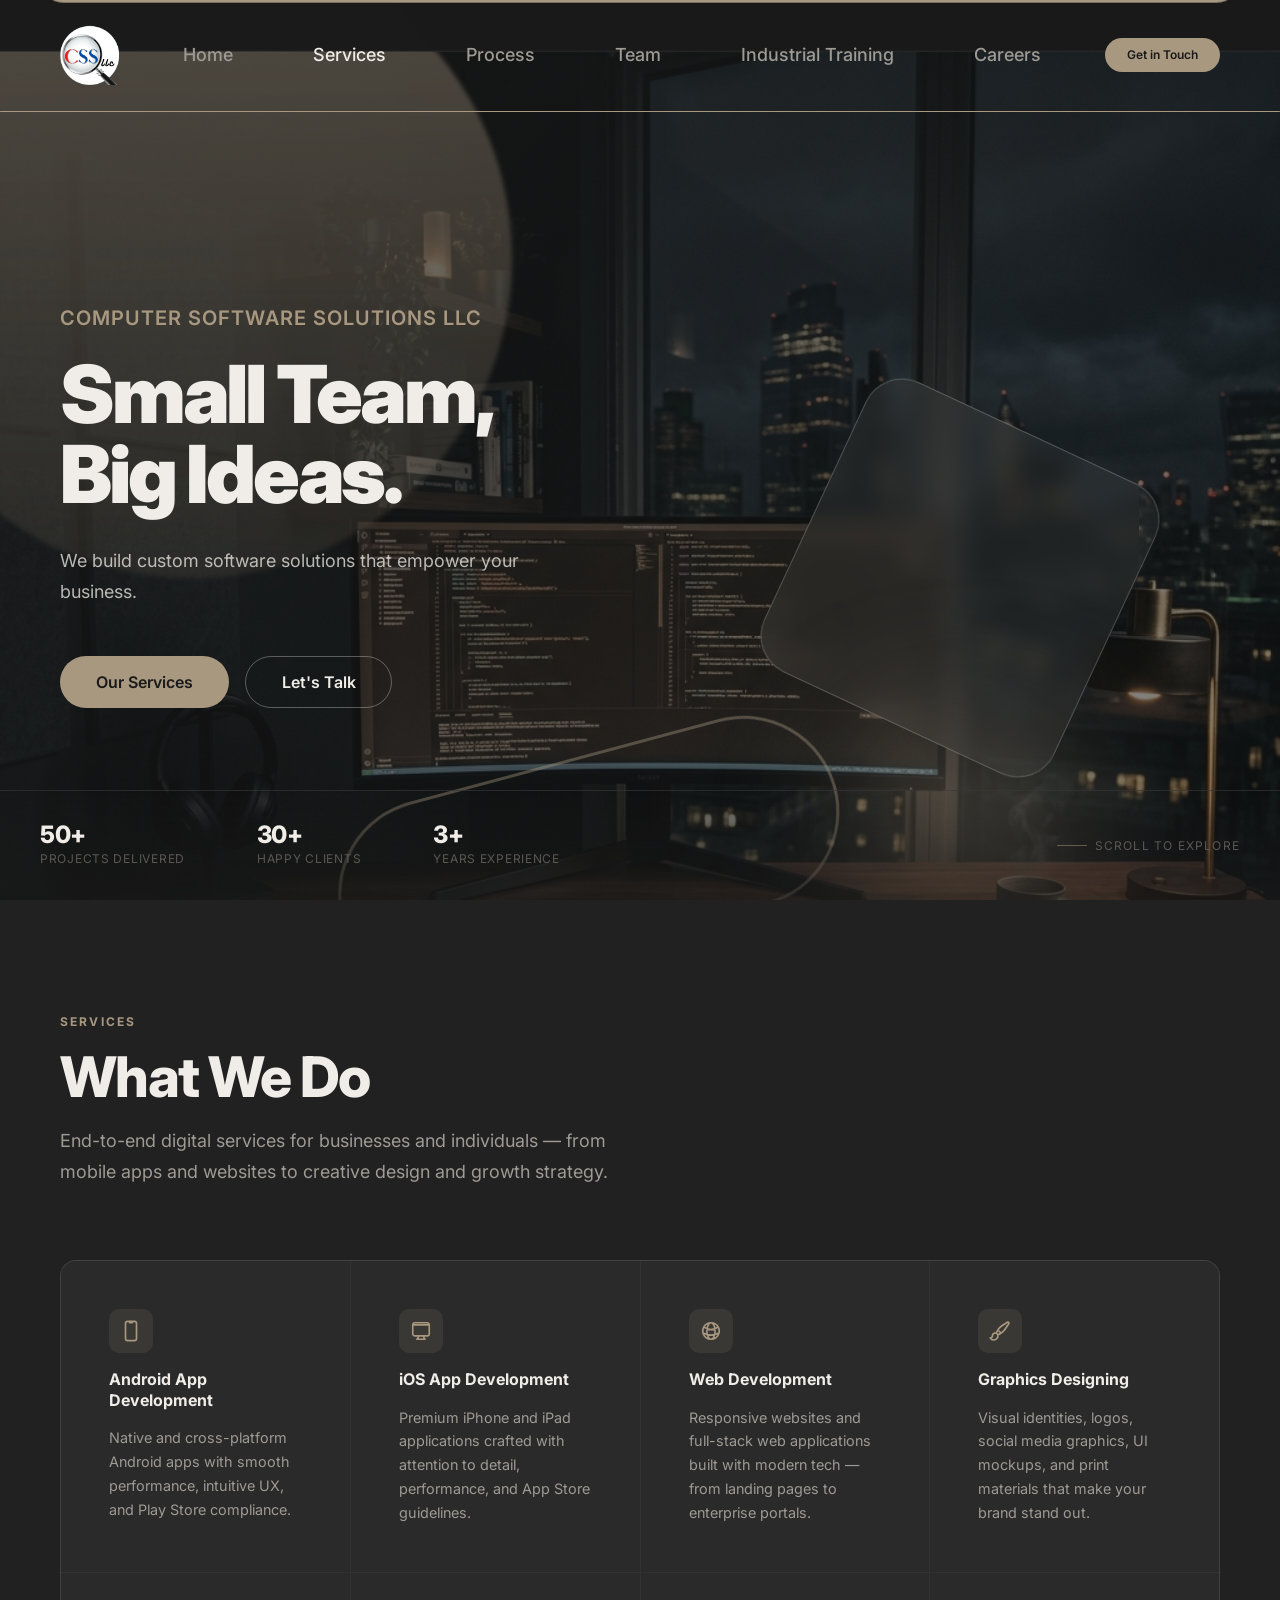
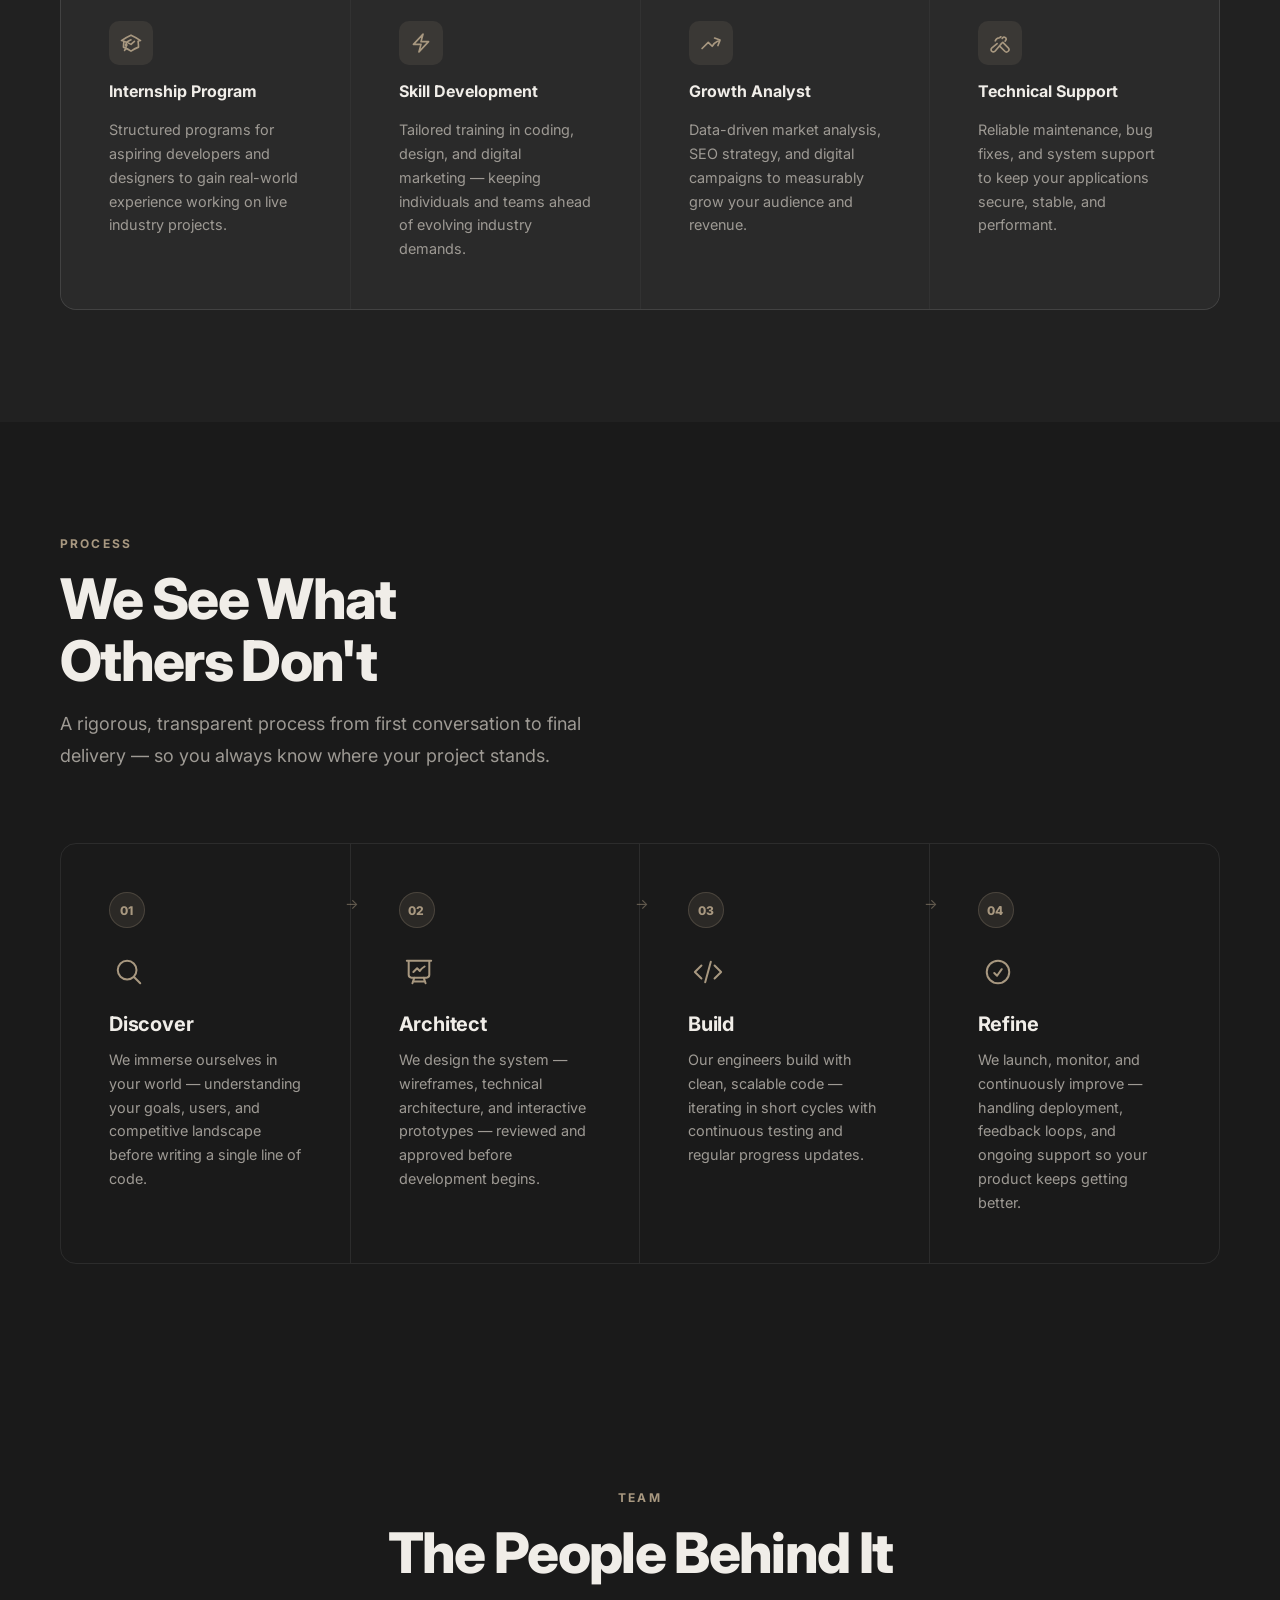
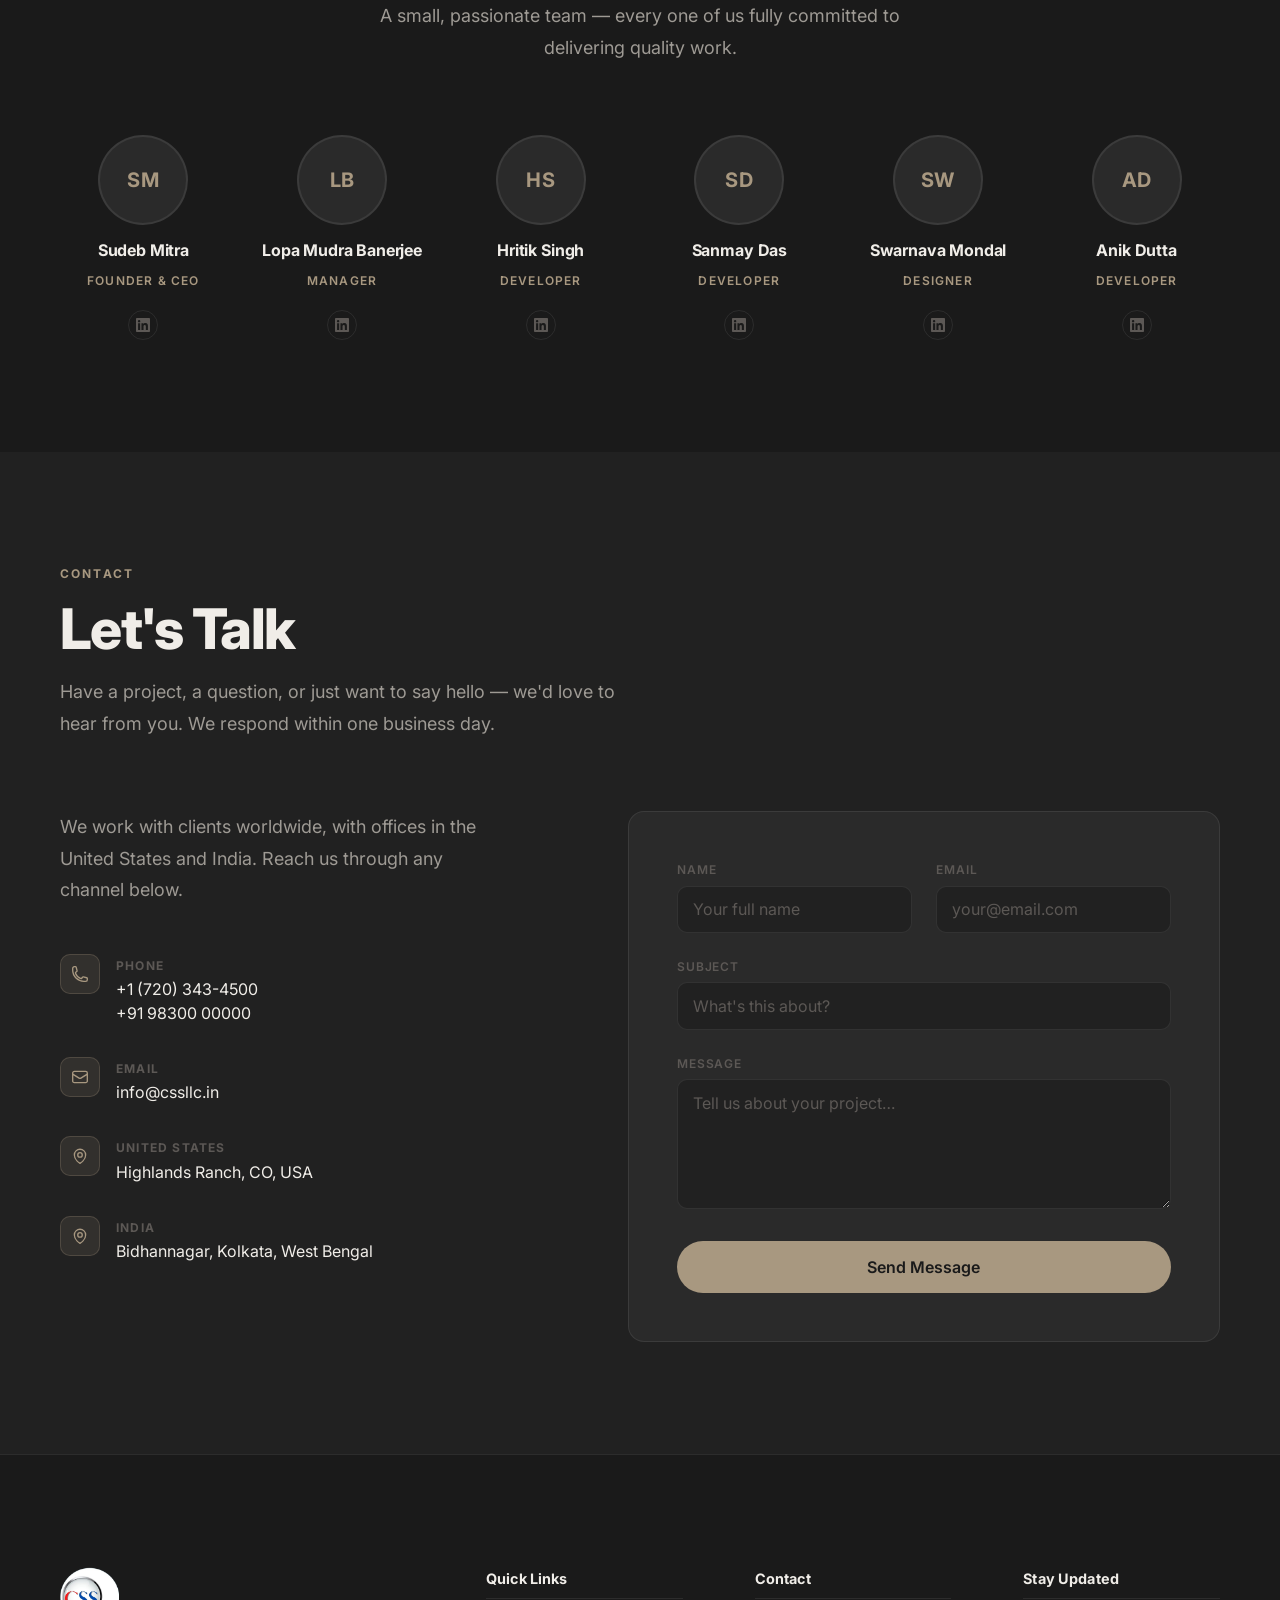
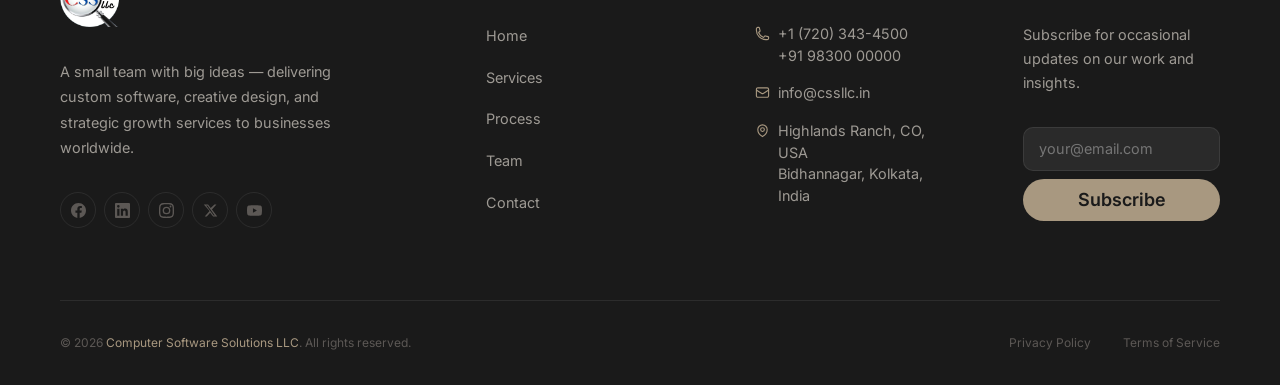
==== index.html @ aa9d55d3 "1stcommit" ====
<!DOCTYPE html>
<html lang="en">
<head>
  <meta charset="UTF-8" />
  <meta name="viewport" content="width=device-width, initial-scale=1.0" />
  <meta name="description" content="Computer Software Solutions LLC — Custom Android & iOS app development, web development, internship programs, skill development, graphics, and growth strategy services." />
  <meta name="keywords" content="software development, app development, web development, CSSllc, Computer Software Solutions, internship, skill development, Sudeb Mitra" />
  <meta name="author" content="Computer Software Solutions LLC" />
  <meta property="og:title" content="Computer Software Solutions LLC" />
  <meta property="og:description" content="Small Team, Big Ideas. We build custom software solutions that empower your business." />
  <meta property="og:type" content="website" />
  <title>Computer Software Solutions LLC</title>

  <!-- CSS -->
  <link rel="stylesheet" href="css/style.css" />
  <link rel="stylesheet" href="css/nav.css" />
  <link rel="stylesheet" href="css/hero.css" />
  <link rel="stylesheet" href="css/services.css" />
  <link rel="stylesheet" href="css/about.css" />
  <link rel="stylesheet" href="css/team.css" />
  <link rel="stylesheet" href="css/contact.css" />
  <link rel="stylesheet" href="css/footer.css" />
</head>

<body>

  <!-- ════════════════════════════════════════════════
       NAVBAR
  ════════════════════════════════════════════════ -->
  <header>
    <nav id="navbar" role="navigation" aria-label="Main navigation">
      <div class="container">
        <div class="nav-inner">

          <!-- Hamburger (mobile — renders left via CSS order) -->
          <button
            id="hamburger"
            class="hamburger"
            aria-label="Toggle navigation menu"
            aria-expanded="false"
            aria-controls="mobile-menu"
          >
            <span class="hamburger-line"></span>
            <span class="hamburger-line"></span>
            <span class="hamburger-line"></span>
          </button>

          <!-- Logo -->
          <a href="#hero" class="nav-logo" aria-label="Computer Software Solutions LLC — Home">
            <img src="assets/icons/logo.png" alt="CSSllc Logo" class="nav-logo-img" />
          </a>

          <!-- Desktop Nav Links -->
          <ul class="nav-links" role="list">
            <li><a href="#hero" class="active">Home</a></li>
            <li><a href="#services">Services</a></li>
            <li><a href="#about">Process</a></li>
            <li><a href="#team">Team</a></li>
            <li><a href="#" data-open-modal="training">Industrial Training</a></li>
            <li><a href="#" data-open-modal="careers">Careers</a></li>
          </ul>

          <!-- CTA -->
          <div class="nav-cta">
            <a href="#contact" class="btn btn-primary" id="nav-cta-btn">Get in Touch</a>
          </div>

        </div>
      </div>
    </nav>

    <!-- Mobile Drawer -->
    <div id="mobile-menu" class="mobile-menu" role="dialog" aria-label="Mobile navigation">
      <ul class="mobile-menu-links" role="list">
        <li><a href="#hero">Home</a></li>
        <li><a href="#services">Services</a></li>
        <li><a href="#about">Process</a></li>
        <li><a href="#team">Team</a></li>
        <li><a href="#" data-open-modal="training">Industrial Training</a></li>
        <li><a href="#" data-open-modal="careers">Careers</a></li>
      </ul>
      <div class="mobile-menu-cta">
        <a href="#contact" class="btn btn-primary">Get in Touch</a>
      </div>
    </div>
  </header>


  <!-- ════════════════════════════════════════════════
       HERO
  ════════════════════════════════════════════════ -->
  <section id="hero" aria-label="Hero — Small Team, Big Ideas">

    <!-- Background Photo -->
    <div class="hero-bg" aria-hidden="true">
      <!-- Desktop photo -->
      <picture class="hero-bg-desktop">
        <img
          src="assets/images/hero-desktop.png"
          alt=""
          role="presentation"
          loading="eager"
        />
      </picture>
      <!-- Mobile photo (hidden on desktop via CSS) -->
      <picture class="hero-bg-mobile" style="display:none;">
        <img
          src="assets/images/hero-mobile.png"
          alt=""
          role="presentation"
          loading="eager"
        />
      </picture>

      <!-- Dramatic Exploding Shapes -->
      <div class="hero-shape shape-1" aria-hidden="true"></div>
      <div class="hero-shape shape-2" aria-hidden="true"></div>
      <div class="hero-shape shape-3" aria-hidden="true"></div>
      <div class="hero-shape shape-4" aria-hidden="true"></div>
    </div>

    <!-- Content -->
    <div class="container">
      <div class="hero-content" style="position: relative; z-index: 2;">
        <span class="hero-eyebrow animate-fade-up" style="animation-delay: 1.5s;">Computer Software Solutions LLC</span>

        <!-- Desktop headline -->
        <h1 class="hero-title-desktop animate-fade-up" style="animation-delay: 1.6s;">
          Small Team,<br />Big Ideas.
        </h1>

        <!-- Mobile headline -->
        <h1 class="hero-title-mobile animate-fade-up" style="animation-delay: 1.6s;">
          Computer Software<br />Solutions LLC
        </h1>

        <p class="hero-description animate-fade-up" style="animation-delay: 1.8s;">
          <!-- Desktop description -->
          <span class="hero-desc-desktop">We build custom software solutions that empower your business.</span>
          <!-- Mobile tagline (shown via CSS) -->
          <span class="hero-desc-mobile" style="display:none;">Crafting Digital Solutions. Grounded in Reality.</span>
        </p>

        <div class="hero-buttons animate-fade-up" style="animation-delay: 2.0s;">
          <a href="#services" class="btn btn-primary" id="hero-services-btn">
            Our Services
          </a>
          <a href="#contact" class="btn btn-outline hero-btn-secondary" id="hero-contact-btn">
            Let's Talk
          </a>
        </div>
      </div>
    </div>

    <!-- Bottom bar (desktop only) -->
    <div class="hero-bottom" aria-label="Company stats">
      <div class="hero-stats">
        <div class="hero-stat">
          <span class="hero-stat-value" data-count="50" data-suffix="+">50+</span>
          <span class="hero-stat-label">Projects Delivered</span>
        </div>
        <div class="hero-stat">
          <span class="hero-stat-value" data-count="30" data-suffix="+">30+</span>
          <span class="hero-stat-label">Happy Clients</span>
        </div>
        <div class="hero-stat">
          <span class="hero-stat-value" data-count="3" data-suffix="+">3+</span>
          <span class="hero-stat-label">Years Experience</span>
        </div>
      </div>
      <div class="hero-scroll" aria-hidden="true">
        <span class="hero-scroll-line"></span>
        Scroll to explore
      </div>
    </div>

  </section>


  <!-- ════════════════════════════════════════════════
       SERVICES
  ════════════════════════════════════════════════ -->
  <section id="services" class="section" aria-label="Our services">
    <div class="container">

      <div class="section-header reveal">
        <span class="section-eyebrow">Services</span>
        <h2 class="section-title">What We Do</h2>
        <p class="section-subtitle">
          End-to-end digital services for businesses and individuals — from mobile apps and websites
          to creative design and growth strategy.
        </p>
      </div>

      <div class="services-grid">

        <article class="service-card reveal" aria-label="Android App Development">
          <div class="service-icon" aria-hidden="true">
            <svg xmlns="http://www.w3.org/2000/svg" fill="none" viewBox="0 0 24 24" stroke-width="1.8" stroke="currentColor"><path stroke-linecap="round" stroke-linejoin="round" d="M10.5 1.5H8.25A2.25 2.25 0 0 0 6 3.75v16.5a2.25 2.25 0 0 0 2.25 2.25h7.5A2.25 2.25 0 0 0 18 20.25V3.75a2.25 2.25 0 0 0-2.25-2.25H13.5m-3 0V3h3V1.5m-3 0h3"/></svg>
          </div>
          <h3 class="service-title">Android App Development</h3>
          <p class="service-desc">Native and cross-platform Android apps with smooth performance, intuitive UX, and Play Store compliance.</p>
        </article>

        <article class="service-card reveal" aria-label="iOS App Development">
          <div class="service-icon" aria-hidden="true">
            <svg xmlns="http://www.w3.org/2000/svg" fill="none" viewBox="0 0 24 24" stroke-width="1.8" stroke="currentColor"><path stroke-linecap="round" stroke-linejoin="round" d="M9 17.25v1.007a3 3 0 0 1-.879 2.122L7.5 21h9l-.621-.621A3 3 0 0 1 15 18.257V17.25m6-12V15a2.25 2.25 0 0 1-2.25 2.25H5.25A2.25 2.25 0 0 1 3 15V5.25m18 0A2.25 2.25 0 0 0 18.75 3H5.25A2.25 2.25 0 0 0 3 5.25m18 0H3"/></svg>
          </div>
          <h3 class="service-title">iOS App Development</h3>
          <p class="service-desc">Premium iPhone and iPad applications crafted with attention to detail, performance, and App Store guidelines.</p>
        </article>

        <article class="service-card reveal" aria-label="Web Development">
          <div class="service-icon" aria-hidden="true">
            <svg xmlns="http://www.w3.org/2000/svg" fill="none" viewBox="0 0 24 24" stroke-width="1.8" stroke="currentColor"><path stroke-linecap="round" stroke-linejoin="round" d="M12 21a9.004 9.004 0 0 0 8.716-6.747M12 21a9.004 9.004 0 0 1-8.716-6.747M12 21c2.485 0 4.5-4.03 4.5-9S14.485 3 12 3m0 18c-2.485 0-4.5-4.03-4.5-9S9.515 3 12 3m0 0a8.997 8.997 0 0 1 7.843 4.582M12 3a8.997 8.997 0 0 0-7.843 4.582m15.686 0A11.953 11.953 0 0 1 12 10.5c-2.998 0-5.74-1.1-7.843-2.918m15.686 0A8.959 8.959 0 0 1 21 12c0 .778-.099 1.533-.284 2.253m0 0A17.919 17.919 0 0 1 12 16.5c-3.162 0-6.133-.815-8.716-2.247m0 0A9.015 9.015 0 0 1 3 12c0-1.605.42-3.113 1.157-4.418"/></svg>
          </div>
          <h3 class="service-title">Web Development</h3>
          <p class="service-desc">Responsive websites and full-stack web applications built with modern tech — from landing pages to enterprise portals.</p>
        </article>

        <article class="service-card reveal" aria-label="UI/UX Design">
          <div class="service-icon" aria-hidden="true">
            <svg xmlns="http://www.w3.org/2000/svg" fill="none" viewBox="0 0 24 24" stroke-width="1.8" stroke="currentColor"><path stroke-linecap="round" stroke-linejoin="round" d="M9.53 16.122a3 3 0 0 0-5.78 1.128 2.25 2.25 0 0 1-2.4 2.245 4.5 4.5 0 0 0 8.4-2.245c0-.399-.078-.78-.22-1.128Zm0 0a15.998 15.998 0 0 0 3.388-1.62m-5.043-.025a15.994 15.994 0 0 1 1.622-3.395m3.42 3.42a15.995 15.995 0 0 0 4.764-4.648l3.876-5.814a1.151 1.151 0 0 0-1.597-1.597L14.146 6.32a15.996 15.996 0 0 0-4.649 4.763m3.42 3.42a6.776 6.776 0 0 0-3.42-3.42"/></svg>
          </div>
          <h3 class="service-title">Graphics Designing</h3>
          <p class="service-desc">Visual identities, logos, social media graphics, UI mockups, and print materials that make your brand stand out.</p>
        </article>

        <article class="service-card reveal" aria-label="Internship Program">
          <div class="service-icon" aria-hidden="true">
            <svg xmlns="http://www.w3.org/2000/svg" fill="none" viewBox="0 0 24 24" stroke-width="1.8" stroke="currentColor"><path stroke-linecap="round" stroke-linejoin="round" d="M4.26 10.147a60.438 60.438 0 0 0-.491 6.347A48.62 48.62 0 0 1 12 20.904a48.62 48.62 0 0 1 8.232-4.41 60.46 60.46 0 0 0-.491-6.347m-15.482 0a50.636 50.636 0 0 0-2.658-.813A59.906 59.906 0 0 1 12 3.493a59.903 59.903 0 0 1 10.399 5.84c-.896.248-1.783.52-2.658.814m-15.482 0A50.717 50.717 0 0 1 12 13.489a50.702 50.702 0 0 1 3.741-3.342M6.75 15a.75.75 0 1 0 0-1.5.75.75 0 0 0 0 1.5Zm0 0v-3.675A55.378 55.378 0 0 1 12 8.443m-7.007 11.55A5.981 5.981 0 0 0 6.75 15.75v-1.5"/></svg>
          </div>
          <h3 class="service-title">Internship Program</h3>
          <p class="service-desc">Structured programs for aspiring developers and designers to gain real-world experience working on live industry projects.</p>
        </article>

        <article class="service-card reveal" aria-label="Skill Development">
          <div class="service-icon" aria-hidden="true">
            <svg xmlns="http://www.w3.org/2000/svg" fill="none" viewBox="0 0 24 24" stroke-width="1.8" stroke="currentColor"><path stroke-linecap="round" stroke-linejoin="round" d="M3.75 13.5l10.5-11.25L12 10.5h8.25L9.75 21.75 12 13.5H3.75z"/></svg>
          </div>
          <h3 class="service-title">Skill Development</h3>
          <p class="service-desc">Tailored training in coding, design, and digital marketing — keeping individuals and teams ahead of evolving industry demands.</p>
        </article>

        <article class="service-card reveal" aria-label="Growth Analyst">
          <div class="service-icon" aria-hidden="true">
            <svg xmlns="http://www.w3.org/2000/svg" fill="none" viewBox="0 0 24 24" stroke-width="1.8" stroke="currentColor"><path stroke-linecap="round" stroke-linejoin="round" d="M2.25 18 9 11.25l4.306 4.306a11.95 11.95 0 0 1 5.814-5.518l2.74-1.22m0 0-5.94-2.281m5.94 2.28-2.28 5.941"/></svg>
          </div>
          <h3 class="service-title">Growth Analyst</h3>
          <p class="service-desc">Data-driven market analysis, SEO strategy, and digital campaigns to measurably grow your audience and revenue.</p>
        </article>

        <article class="service-card reveal" aria-label="Technical Support">
          <div class="service-icon" aria-hidden="true">
            <svg xmlns="http://www.w3.org/2000/svg" fill="none" viewBox="0 0 24 24" stroke-width="1.8" stroke="currentColor"><path stroke-linecap="round" stroke-linejoin="round" d="M11.42 15.17 17.25 21A2.652 2.652 0 0 0 21 17.25l-5.877-5.877M11.42 15.17l2.496-3.03c.317-.384.74-.626 1.208-.766M11.42 15.17l-4.655 5.653a2.548 2.548 0 1 1-3.586-3.586l5.654-4.655m5.624-5.624a2.25 2.25 0 0 1 4.243 1.421 5.25 5.25 0 0 1-1.065 1.498m-4.657-4.657-1.497 1.065A5.249 5.249 0 0 0 6.88 9.622"/></svg>
          </div>
          <h3 class="service-title">Technical Support</h3>
          <p class="service-desc">Reliable maintenance, bug fixes, and system support to keep your applications secure, stable, and performant.</p>
        </article>

      </div>
    </div>
  </section>


  <!-- ════════════════════════════════════════════════
       ABOUT / PROCESS
  ════════════════════════════════════════════════ -->
  <section id="about" class="section" aria-label="Our work process">
    <div class="container">

      <div class="section-header reveal">
        <span class="section-eyebrow">Process</span>
        <h2 class="section-title">We See What<br />Others Don't</h2>
        <p class="section-subtitle">
          A rigorous, transparent process from first conversation to final delivery —
          so you always know where your project stands.
        </p>
      </div>

      <div class="process-steps">

        <div class="process-step reveal" aria-label="Step 1: Discover">
          <div class="step-badge" aria-hidden="true">01</div>
          <div class="step-icon" aria-hidden="true">
            <svg xmlns="http://www.w3.org/2000/svg" fill="none" viewBox="0 0 24 24" stroke-width="1.6" stroke="currentColor"><path stroke-linecap="round" stroke-linejoin="round" d="m21 21-5.197-5.197m0 0A7.5 7.5 0 1 0 5.196 5.196a7.5 7.5 0 0 0 10.607 10.607Z"/></svg>
          </div>
          <div class="step-body">
            <h3 class="step-title">Discover</h3>
            <p class="step-desc">We immerse ourselves in your world — understanding your goals, users, and competitive landscape before writing a single line of code.</p>
          </div>
        </div>

        <div class="process-step reveal" aria-label="Step 2: Architect">
          <div class="step-badge" aria-hidden="true">02</div>
          <div class="step-icon" aria-hidden="true">
            <svg xmlns="http://www.w3.org/2000/svg" fill="none" viewBox="0 0 24 24" stroke-width="1.6" stroke="currentColor"><path stroke-linecap="round" stroke-linejoin="round" d="M3.75 3v11.25A2.25 2.25 0 0 0 6 16.5h2.25M3.75 3h-1.5m1.5 0h16.5m0 0h1.5m-1.5 0v11.25A2.25 2.25 0 0 1 18 16.5h-2.25m-7.5 0h7.5m-7.5 0-1 3m8.5-3 1 3m0 0 .5 1.5m-.5-1.5h-9.5m0 0-.5 1.5m.75-9 3-3 2.148 2.148A12.061 12.061 0 0 1 16.5 7.605"/></svg>
          </div>
          <div class="step-body">
            <h3 class="step-title">Architect</h3>
            <p class="step-desc">We design the system — wireframes, technical architecture, and interactive prototypes — reviewed and approved before development begins.</p>
          </div>
        </div>

        <div class="process-step reveal" aria-label="Step 3: Build">
          <div class="step-badge" aria-hidden="true">03</div>
          <div class="step-icon" aria-hidden="true">
            <svg xmlns="http://www.w3.org/2000/svg" fill="none" viewBox="0 0 24 24" stroke-width="1.6" stroke="currentColor"><path stroke-linecap="round" stroke-linejoin="round" d="M17.25 6.75 22.5 12l-5.25 5.25m-10.5 0L1.5 12l5.25-5.25m7.5-3-4.5 16.5"/></svg>
          </div>
          <div class="step-body">
            <h3 class="step-title">Build</h3>
            <p class="step-desc">Our engineers build with clean, scalable code — iterating in short cycles with continuous testing and regular progress updates.</p>
          </div>
        </div>

        <div class="process-step reveal" aria-label="Step 4: Refine">
          <div class="step-badge" aria-hidden="true">04</div>
          <div class="step-icon" aria-hidden="true">
            <svg xmlns="http://www.w3.org/2000/svg" fill="none" viewBox="0 0 24 24" stroke-width="1.6" stroke="currentColor"><path stroke-linecap="round" stroke-linejoin="round" d="M9 12.75 11.25 15 15 9.75M21 12a9 9 0 1 1-18 0 9 9 0 0 1 18 0z"/></svg>
          </div>
          <div class="step-body">
            <h3 class="step-title">Refine</h3>
            <p class="step-desc">We launch, monitor, and continuously improve — handling deployment, feedback loops, and ongoing support so your product keeps getting better.</p>
          </div>
        </div>

      </div>
    </div>
  </section>


  <!-- ════════════════════════════════════════════════
       TEAM
  ════════════════════════════════════════════════ -->
  <section id="team" class="section" aria-label="Our team">
    <div class="container">

      <div class="section-header centered reveal">
        <span class="section-eyebrow">Team</span>
        <h2 class="section-title">The People Behind It</h2>
        <p class="section-subtitle">
          A small, passionate team — every one of us fully committed to delivering quality work.
        </p>
      </div>

      <div class="team-grid">

        <article class="team-card reveal" aria-label="Team member: Sudeb Mitra">
          <div class="team-avatar">
            <div class="team-avatar-initials" aria-hidden="true">SM</div>
          </div>
          <h3 class="team-name">Sudeb Mitra</h3>
          <span class="team-role">Founder &amp; CEO</span>
          <div class="team-socials">
            <a href="#" class="team-social-link" aria-label="Sudeb Mitra on LinkedIn" rel="noopener noreferrer">
              <svg xmlns="http://www.w3.org/2000/svg" viewBox="0 0 24 24" fill="currentColor" aria-hidden="true"><path d="M20.447 20.452h-3.554v-5.569c0-1.328-.027-3.037-1.852-3.037-1.853 0-2.136 1.445-2.136 2.939v5.667H9.351V9h3.414v1.561h.046c.477-.9 1.637-1.85 3.37-1.85 3.601 0 4.267 2.37 4.267 5.455v6.286zM5.337 7.433a2.062 2.062 0 0 1-2.063-2.065 2.064 2.064 0 1 1 2.063 2.065zm1.782 13.019H3.555V9h3.564v11.452zM22.225 0H1.771C.792 0 0 .774 0 1.729v20.542C0 23.227.792 24 1.771 24h20.451C23.2 24 24 23.227 24 22.271V1.729C24 .774 23.2 0 22.222 0h.003z"/></svg>
            </a>
          </div>
        </article>

        <article class="team-card reveal" aria-label="Team member: Lopa Mudra Banerjee">
          <div class="team-avatar">
            <div class="team-avatar-initials" aria-hidden="true">LB</div>
          </div>
          <h3 class="team-name">Lopa Mudra Banerjee</h3>
          <span class="team-role">Manager</span>
          <div class="team-socials">
            <a href="#" class="team-social-link" aria-label="Lopa Mudra Banerjee on LinkedIn" rel="noopener noreferrer">
              <svg xmlns="http://www.w3.org/2000/svg" viewBox="0 0 24 24" fill="currentColor" aria-hidden="true"><path d="M20.447 20.452h-3.554v-5.569c0-1.328-.027-3.037-1.852-3.037-1.853 0-2.136 1.445-2.136 2.939v5.667H9.351V9h3.414v1.561h.046c.477-.9 1.637-1.85 3.37-1.85 3.601 0 4.267 2.37 4.267 5.455v6.286zM5.337 7.433a2.062 2.062 0 0 1-2.063-2.065 2.064 2.064 0 1 1 2.063 2.065zm1.782 13.019H3.555V9h3.564v11.452zM22.225 0H1.771C.792 0 0 .774 0 1.729v20.542C0 23.227.792 24 1.771 24h20.451C23.2 24 24 23.227 24 22.271V1.729C24 .774 23.2 0 22.222 0h.003z"/></svg>
            </a>
          </div>
        </article>

        <article class="team-card reveal" aria-label="Team member: Hritik Singh">
          <div class="team-avatar">
            <div class="team-avatar-initials" aria-hidden="true">HS</div>
          </div>
          <h3 class="team-name">Hritik Singh</h3>
          <span class="team-role">Developer</span>
          <div class="team-socials">
            <a href="#" class="team-social-link" aria-label="Hritik Singh on LinkedIn" rel="noopener noreferrer">
              <svg xmlns="http://www.w3.org/2000/svg" viewBox="0 0 24 24" fill="currentColor" aria-hidden="true"><path d="M20.447 20.452h-3.554v-5.569c0-1.328-.027-3.037-1.852-3.037-1.853 0-2.136 1.445-2.136 2.939v5.667H9.351V9h3.414v1.561h.046c.477-.9 1.637-1.85 3.37-1.85 3.601 0 4.267 2.37 4.267 5.455v6.286zM5.337 7.433a2.062 2.062 0 0 1-2.063-2.065 2.064 2.064 0 1 1 2.063 2.065zm1.782 13.019H3.555V9h3.564v11.452zM22.225 0H1.771C.792 0 0 .774 0 1.729v20.542C0 23.227.792 24 1.771 24h20.451C23.2 24 24 23.227 24 22.271V1.729C24 .774 23.2 0 22.222 0h.003z"/></svg>
            </a>
          </div>
        </article>

        <article class="team-card reveal" aria-label="Team member: Sanmay Das">
          <div class="team-avatar">
            <div class="team-avatar-initials" aria-hidden="true">SD</div>
          </div>
          <h3 class="team-name">Sanmay Das</h3>
          <span class="team-role">Developer</span>
          <div class="team-socials">
            <a href="#" class="team-social-link" aria-label="Sanmay Das on LinkedIn" rel="noopener noreferrer">
              <svg xmlns="http://www.w3.org/2000/svg" viewBox="0 0 24 24" fill="currentColor" aria-hidden="true"><path d="M20.447 20.452h-3.554v-5.569c0-1.328-.027-3.037-1.852-3.037-1.853 0-2.136 1.445-2.136 2.939v5.667H9.351V9h3.414v1.561h.046c.477-.9 1.637-1.85 3.37-1.85 3.601 0 4.267 2.37 4.267 5.455v6.286zM5.337 7.433a2.062 2.062 0 0 1-2.063-2.065 2.064 2.064 0 1 1 2.063 2.065zm1.782 13.019H3.555V9h3.564v11.452zM22.225 0H1.771C.792 0 0 .774 0 1.729v20.542C0 23.227.792 24 1.771 24h20.451C23.2 24 24 23.227 24 22.271V1.729C24 .774 23.2 0 22.222 0h.003z"/></svg>
            </a>
          </div>
        </article>

        <article class="team-card reveal" aria-label="Team member: Swarnava Mondal">
          <div class="team-avatar">
            <div class="team-avatar-initials" aria-hidden="true">SW</div>
          </div>
          <h3 class="team-name">Swarnava Mondal</h3>
          <span class="team-role">Designer</span>
          <div class="team-socials">
            <a href="#" class="team-social-link" aria-label="Swarnava Mondal on LinkedIn" rel="noopener noreferrer">
              <svg xmlns="http://www.w3.org/2000/svg" viewBox="0 0 24 24" fill="currentColor" aria-hidden="true"><path d="M20.447 20.452h-3.554v-5.569c0-1.328-.027-3.037-1.852-3.037-1.853 0-2.136 1.445-2.136 2.939v5.667H9.351V9h3.414v1.561h.046c.477-.9 1.637-1.85 3.37-1.85 3.601 0 4.267 2.37 4.267 5.455v6.286zM5.337 7.433a2.062 2.062 0 0 1-2.063-2.065 2.064 2.064 0 1 1 2.063 2.065zm1.782 13.019H3.555V9h3.564v11.452zM22.225 0H1.771C.792 0 0 .774 0 1.729v20.542C0 23.227.792 24 1.771 24h20.451C23.2 24 24 23.227 24 22.271V1.729C24 .774 23.2 0 22.222 0h.003z"/></svg>
            </a>
          </div>
        </article>

        <article class="team-card reveal" aria-label="Team member: Anik Dutta">
          <div class="team-avatar">
            <div class="team-avatar-initials" aria-hidden="true">AD</div>
          </div>
          <h3 class="team-name">Anik Dutta</h3>
          <span class="team-role">Developer</span>
          <div class="team-socials">
            <a href="#" class="team-social-link" aria-label="Anik Dutta on LinkedIn" rel="noopener noreferrer">
              <svg xmlns="http://www.w3.org/2000/svg" viewBox="0 0 24 24" fill="currentColor" aria-hidden="true"><path d="M20.447 20.452h-3.554v-5.569c0-1.328-.027-3.037-1.852-3.037-1.853 0-2.136 1.445-2.136 2.939v5.667H9.351V9h3.414v1.561h.046c.477-.9 1.637-1.85 3.37-1.85 3.601 0 4.267 2.37 4.267 5.455v6.286zM5.337 7.433a2.062 2.062 0 0 1-2.063-2.065 2.064 2.064 0 1 1 2.063 2.065zm1.782 13.019H3.555V9h3.564v11.452zM22.225 0H1.771C.792 0 0 .774 0 1.729v20.542C0 23.227.792 24 1.771 24h20.451C23.2 24 24 23.227 24 22.271V1.729C24 .774 23.2 0 22.222 0h.003z"/></svg>
            </a>
          </div>
        </article>

      </div>
    </div>
  </section>


  <!-- ════════════════════════════════════════════════
       CONTACT
  ════════════════════════════════════════════════ -->
  <section id="contact" class="section" aria-label="Contact us">
    <div class="container">

      <div class="section-header reveal">
        <span class="section-eyebrow">Contact</span>
        <h2 class="section-title">Let's Talk</h2>
        <p class="section-subtitle">
          Have a project, a question, or just want to say hello — we'd love to hear from you.
          We respond within one business day.
        </p>
      </div>

      <div class="contact-grid">

        <!-- Contact Info -->
        <div class="contact-info reveal-left">
          <p class="contact-intro">
            We work with clients worldwide, with offices in the United States and India.
            Reach us through any channel below.
          </p>

          <div class="contact-items">

            <!-- Phone -->
            <div class="contact-item">
              <div class="contact-icon" aria-hidden="true">
                <svg xmlns="http://www.w3.org/2000/svg" fill="none" viewBox="0 0 24 24" stroke-width="1.8" stroke="currentColor"><path stroke-linecap="round" stroke-linejoin="round" d="M2.25 6.75c0 8.284 6.716 15 15 15h2.25a2.25 2.25 0 0 0 2.25-2.25v-1.372c0-.516-.351-.966-.852-1.091l-4.423-1.106c-.44-.11-.902.055-1.173.417l-.97 1.293c-.282.376-.769.542-1.21.38a12.035 12.035 0 0 1-7.143-7.143c-.162-.441.004-.928.38-1.21l1.293-.97c.363-.271.527-.734.417-1.173L6.963 3.102a1.125 1.125 0 0 0-1.091-.852H4.5A2.25 2.25 0 0 0 2.25 4.5v2.25z"/></svg>
              </div>
              <div class="contact-item-body">
                <span class="contact-item-label">Phone</span>
                <span class="contact-item-value">
                  <a href="tel:+17203434500">+1 (720) 343-4500</a><br />
                  <a href="tel:+919830000000">+91 98300 00000</a>
                </span>
              </div>
            </div>

            <!-- Email -->
            <div class="contact-item">
              <div class="contact-icon" aria-hidden="true">
                <svg xmlns="http://www.w3.org/2000/svg" fill="none" viewBox="0 0 24 24" stroke-width="1.8" stroke="currentColor"><path stroke-linecap="round" stroke-linejoin="round" d="M21.75 6.75v10.5a2.25 2.25 0 0 1-2.25 2.25h-15a2.25 2.25 0 0 1-2.25-2.25V6.75m19.5 0A2.25 2.25 0 0 0 19.5 4.5h-15a2.25 2.25 0 0 0-2.25 2.25m19.5 0v.243a2.25 2.25 0 0 1-1.07 1.916l-7.5 4.615a2.25 2.25 0 0 1-2.36 0L3.32 8.91a2.25 2.25 0 0 1-1.07-1.916V6.75"/></svg>
              </div>
              <div class="contact-item-body">
                <span class="contact-item-label">Email</span>
                <span class="contact-item-value">
                  <a href="mailto:info@cssllc.in">info@cssllc.in</a>
                </span>
              </div>
            </div>

            <!-- US Address -->
            <div class="contact-item">
              <div class="contact-icon" aria-hidden="true">
                <svg xmlns="http://www.w3.org/2000/svg" fill="none" viewBox="0 0 24 24" stroke-width="1.8" stroke="currentColor"><path stroke-linecap="round" stroke-linejoin="round" d="M15 10.5a3 3 0 1 1-6 0 3 3 0 0 1 6 0Z"/><path stroke-linecap="round" stroke-linejoin="round" d="M19.5 10.5c0 7.142-7.5 11.25-7.5 11.25S4.5 17.642 4.5 10.5a7.5 7.5 0 1 1 15 0Z"/></svg>
              </div>
              <div class="contact-item-body">
                <span class="contact-item-label">United States</span>
                <span class="contact-item-value">Highlands Ranch, CO, USA</span>
              </div>
            </div>

            <!-- India Address -->
            <div class="contact-item">
              <div class="contact-icon" aria-hidden="true">
                <svg xmlns="http://www.w3.org/2000/svg" fill="none" viewBox="0 0 24 24" stroke-width="1.8" stroke="currentColor"><path stroke-linecap="round" stroke-linejoin="round" d="M15 10.5a3 3 0 1 1-6 0 3 3 0 0 1 6 0Z"/><path stroke-linecap="round" stroke-linejoin="round" d="M19.5 10.5c0 7.142-7.5 11.25-7.5 11.25S4.5 17.642 4.5 10.5a7.5 7.5 0 1 1 15 0Z"/></svg>
              </div>
              <div class="contact-item-body">
                <span class="contact-item-label">India</span>
                <span class="contact-item-value">Bidhannagar, Kolkata, West Bengal</span>
              </div>
            </div>

          </div>
        </div>

        <!-- Contact Form -->
        <div class="contact-form-wrapper reveal-right">
          <form id="contact-form" class="contact-form" novalidate aria-label="Contact form">

            <div class="form-row">
              <div class="form-group">
                <label class="form-label" for="contact-name">Name</label>
                <input id="contact-name" class="form-input" type="text" name="name"
                  placeholder="Your full name" required autocomplete="name" />
                <span class="form-error" role="alert" aria-live="polite"></span>
              </div>
              <div class="form-group">
                <label class="form-label" for="contact-email">Email</label>
                <input id="contact-email" class="form-input" type="email" name="email"
                  placeholder="your@email.com" required autocomplete="email" />
                <span class="form-error" role="alert" aria-live="polite"></span>
              </div>
            </div>

            <div class="form-group">
              <label class="form-label" for="contact-subject">Subject</label>
              <input id="contact-subject" class="form-input" type="text" name="subject"
                placeholder="What's this about?" required />
              <span class="form-error" role="alert" aria-live="polite"></span>
            </div>

            <div class="form-group">
              <label class="form-label" for="contact-message">Message</label>
              <textarea id="contact-message" class="form-textarea" name="message"
                placeholder="Tell us about your project…" required rows="5"></textarea>
              <span class="form-error" role="alert" aria-live="polite"></span>
            </div>

            <button type="submit" class="btn btn-primary form-submit" id="contact-submit-btn">
              Send Message
            </button>

          </form>
          <div id="form-success" class="form-success" role="status" aria-live="polite">
            ✓ Message sent. We'll be in touch within one business day.
          </div>
        </div>

      </div>
    </div>
  </section>


  <!-- ════════════════════════════════════════════════
       FOOTER
  ════════════════════════════════════════════════ -->
  <footer id="footer" role="contentinfo">
    <div class="container">
      <div class="footer-main">
        <div class="footer-grid">

          <!-- Brand -->
          <div class="footer-brand">
            <a href="#hero" class="footer-logo" aria-label="CSSllc — Home">
              <img src="assets/icons/logo.png" alt="CSSllc Logo" class="footer-logo-img" />
            </a>
            <p class="footer-blurb">
              A small team with big ideas — delivering custom software, creative design,
              and strategic growth services to businesses worldwide.
            </p>
            <div class="footer-socials">
              <!-- Facebook -->
              <a href="#" class="footer-social-link" aria-label="CSSllc on Facebook" rel="noopener noreferrer">
                <svg xmlns="http://www.w3.org/2000/svg" viewBox="0 0 24 24" fill="currentColor" aria-hidden="true"><path d="M24 12.073c0-6.627-5.373-12-12-12s-12 5.373-12 12c0 5.99 4.388 10.954 10.125 11.854v-8.385H7.078v-3.47h3.047V9.43c0-3.007 1.792-4.669 4.533-4.669 1.312 0 2.686.235 2.686.235v2.953H15.83c-1.491 0-1.956.925-1.956 1.874v2.25h3.328l-.532 3.47h-2.796v8.385C19.612 23.027 24 18.062 24 12.073z"/></svg>
              </a>
              <!-- LinkedIn -->
              <a href="#" class="footer-social-link" aria-label="CSSllc on LinkedIn" rel="noopener noreferrer">
                <svg xmlns="http://www.w3.org/2000/svg" viewBox="0 0 24 24" fill="currentColor" aria-hidden="true"><path d="M20.447 20.452h-3.554v-5.569c0-1.328-.027-3.037-1.852-3.037-1.853 0-2.136 1.445-2.136 2.939v5.667H9.351V9h3.414v1.561h.046c.477-.9 1.637-1.85 3.37-1.85 3.601 0 4.267 2.37 4.267 5.455v6.286zM5.337 7.433a2.062 2.062 0 0 1-2.063-2.065 2.064 2.064 0 1 1 2.063 2.065zm1.782 13.019H3.555V9h3.564v11.452zM22.225 0H1.771C.792 0 0 .774 0 1.729v20.542C0 23.227.792 24 1.771 24h20.451C23.2 24 24 23.227 24 22.271V1.729C24 .774 23.2 0 22.222 0h.003z"/></svg>
              </a>
              <!-- Instagram -->
              <a href="#" class="footer-social-link" aria-label="CSSllc on Instagram" rel="noopener noreferrer">
                <svg xmlns="http://www.w3.org/2000/svg" viewBox="0 0 24 24" fill="currentColor" aria-hidden="true"><path d="M12 2.163c3.204 0 3.584.012 4.85.07 3.252.148 4.771 1.691 4.919 4.919.058 1.265.069 1.645.069 4.849 0 3.205-.012 3.584-.069 4.849-.149 3.225-1.664 4.771-4.919 4.919-1.266.058-1.644.07-4.85.07-3.204 0-3.584-.012-4.849-.07-3.26-.149-4.771-1.699-4.919-4.92-.058-1.265-.07-1.644-.07-4.849 0-3.204.013-3.583.07-4.849.149-3.227 1.664-4.771 4.919-4.919 1.266-.057 1.645-.069 4.849-.069zM12 0C8.741 0 8.333.014 7.053.072 2.695.272.273 2.69.073 7.052.014 8.333 0 8.741 0 12c0 3.259.014 3.668.072 4.948.2 4.358 2.618 6.78 6.98 6.98C8.333 23.986 8.741 24 12 24c3.259 0 3.668-.014 4.948-.072 4.354-.2 6.782-2.618 6.979-6.98.059-1.28.073-1.689.073-4.948 0-3.259-.014-3.667-.072-4.947-.196-4.354-2.617-6.78-6.979-6.98C15.668.014 15.259 0 12 0zm0 5.838a6.162 6.162 0 1 0 0 12.324 6.162 6.162 0 0 0 0-12.324zM12 16a4 4 0 1 1 0-8 4 4 0 0 1 0 8zm6.406-11.845a1.44 1.44 0 1 0 0 2.881 1.44 1.44 0 0 0 0-2.881z"/></svg>
              </a>
              <!-- Twitter/X -->
              <a href="#" class="footer-social-link" aria-label="CSSllc on X (Twitter)" rel="noopener noreferrer">
                <svg xmlns="http://www.w3.org/2000/svg" viewBox="0 0 24 24" fill="currentColor" aria-hidden="true"><path d="M18.244 2.25h3.308l-7.227 8.26 8.502 11.24H16.17l-4.714-6.231-5.401 6.231H2.744l7.737-8.835L1.254 2.25H8.08l4.259 5.629L18.244 2.25zM17.083 20.06h1.833L7.084 4.126H5.117z"/></svg>
              </a>
              <!-- YouTube -->
              <a href="#" class="footer-social-link" aria-label="CSSllc on YouTube" rel="noopener noreferrer">
                <svg xmlns="http://www.w3.org/2000/svg" viewBox="0 0 24 24" fill="currentColor" aria-hidden="true"><path d="M23.498 6.186a3.016 3.016 0 0 0-2.122-2.136C19.505 3.545 12 3.545 12 3.545s-7.505 0-9.377.505A3.017 3.017 0 0 0 .502 6.186C0 8.07 0 12 0 12s0 3.93.502 5.814a3.016 3.016 0 0 0 2.122 2.136c1.871.505 9.376.505 9.376.505s7.505 0 9.377-.505a3.015 3.015 0 0 0 2.122-2.136C24 15.93 24 12 24 12s0-3.93-.502-5.814zM9.545 15.568V8.432L15.818 12l-6.273 3.568z"/></svg>
              </a>
            </div>
          </div>

          <!-- Useful Links -->
          <div class="footer-col">
            <h3 class="footer-col-title">Quick Links</h3>
            <nav aria-label="Footer quick links">
              <ul class="footer-links">
                <li><a href="#hero">Home</a></li>
                <li><a href="#services">Services</a></li>
                <li><a href="#about">Process</a></li>
                <li><a href="#team">Team</a></li>
                <li><a href="#contact">Contact</a></li>
              </ul>
            </nav>
          </div>

          <!-- Contact Info -->
          <div class="footer-col">
            <h3 class="footer-col-title">Contact</h3>
            <ul class="footer-contact-items">
              <li class="footer-contact-item">
                <svg xmlns="http://www.w3.org/2000/svg" fill="none" viewBox="0 0 24 24" stroke-width="1.8" stroke="currentColor" aria-hidden="true"><path stroke-linecap="round" stroke-linejoin="round" d="M2.25 6.75c0 8.284 6.716 15 15 15h2.25a2.25 2.25 0 0 0 2.25-2.25v-1.372c0-.516-.351-.966-.852-1.091l-4.423-1.106c-.44-.11-.902.055-1.173.417l-.97 1.293c-.282.376-.769.542-1.21.38a12.035 12.035 0 0 1-7.143-7.143c-.162-.441.004-.928.38-1.21l1.293-.97c.363-.271.527-.734.417-1.173L6.963 3.102a1.125 1.125 0 0 0-1.091-.852H4.5A2.25 2.25 0 0 0 2.25 4.5v2.25z"/></svg>
                <div><a href="tel:+17203434500">+1 (720) 343-4500</a><br /><a href="tel:+919830000000">+91 98300 00000</a></div>
              </li>
              <li class="footer-contact-item">
                <svg xmlns="http://www.w3.org/2000/svg" fill="none" viewBox="0 0 24 24" stroke-width="1.8" stroke="currentColor" aria-hidden="true"><path stroke-linecap="round" stroke-linejoin="round" d="M21.75 6.75v10.5a2.25 2.25 0 0 1-2.25 2.25h-15a2.25 2.25 0 0 1-2.25-2.25V6.75m19.5 0A2.25 2.25 0 0 0 19.5 4.5h-15a2.25 2.25 0 0 0-2.25 2.25m19.5 0v.243a2.25 2.25 0 0 1-1.07 1.916l-7.5 4.615a2.25 2.25 0 0 1-2.36 0L3.32 8.91a2.25 2.25 0 0 1-1.07-1.916V6.75"/></svg>
                <a href="mailto:info@cssllc.in">info@cssllc.in</a>
              </li>
              <li class="footer-contact-item">
                <svg xmlns="http://www.w3.org/2000/svg" fill="none" viewBox="0 0 24 24" stroke-width="1.8" stroke="currentColor" aria-hidden="true"><path stroke-linecap="round" stroke-linejoin="round" d="M15 10.5a3 3 0 1 1-6 0 3 3 0 0 1 6 0Z"/><path stroke-linecap="round" stroke-linejoin="round" d="M19.5 10.5c0 7.142-7.5 11.25-7.5 11.25S4.5 17.642 4.5 10.5a7.5 7.5 0 1 1 15 0Z"/></svg>
                <span>Highlands Ranch, CO, USA<br />Bidhannagar, Kolkata, India</span>
              </li>
            </ul>
          </div>

          <!-- Newsletter -->
          <div class="footer-col">
            <h3 class="footer-col-title">Stay Updated</h3>
            <p style="font-size:var(--fs-sm);color:var(--text-secondary);line-height:1.65;">
              Subscribe for occasional updates on our work and insights.
            </p>
            <form class="newsletter-form" aria-label="Newsletter subscription" novalidate style="display:flex;flex-direction:column;gap:var(--space-sm);margin-top:var(--space-sm);">
              <input type="email" class="newsletter-input" placeholder="your@email.com"
                aria-label="Email for newsletter" autocomplete="email"
                style="background:var(--bg-card);border:1px solid var(--border);border-radius:var(--radius-md);padding:0.75rem 0.9rem;color:var(--text-primary);font-size:var(--fs-sm);outline:none;width:100%;min-height:44px;transition:border-color var(--transition-fast);" />
              <button type="submit" class="btn btn-primary newsletter-btn" id="newsletter-submit-btn"
                style="width:100%;padding:0.7rem;">Subscribe</button>
            </form>
          </div>

        </div>
      </div>

      <!-- Footer Bottom -->
      <div class="footer-bottom">
        <p class="footer-copyright">
          &copy; <span id="footer-year"></span>
          <a href="#hero">Computer Software Solutions LLC</a>. All rights reserved.
        </p>
        <nav class="footer-bottom-links" aria-label="Legal">
          <a href="#">Privacy Policy</a>
          <a href="#">Terms of Service</a>
        </nav>
      </div>

    </div>
  </footer>

  <!-- Scripts -->
  <script>
    document.getElementById('footer-year').textContent = new Date().getFullYear();

    // Switch hero image on mobile
    const mq = window.matchMedia('(max-width: 768px)');
    function updateHeroImage(e) {
      const desktop = document.querySelector('.hero-bg-desktop');
      const mobile  = document.querySelector('.hero-bg-mobile');
      const descDesktop = document.querySelector('.hero-desc-desktop');
      const descMobile  = document.querySelector('.hero-desc-mobile');
      if (desktop && mobile) {
        desktop.style.display = e.matches ? 'none' : 'block';
        mobile.style.display  = e.matches ? 'block' : 'none';
      }
      if (descDesktop && descMobile) {
        descDesktop.style.display = e.matches ? 'none' : 'inline';
        descMobile.style.display  = e.matches ? 'inline' : 'none';
      }
    }
    mq.addEventListener('change', updateHeroImage);
    updateHeroImage(mq);
  </script>
  <!-- ════════════════════════════════════════════════
       MODALS
  ════════════════════════════════════════════════ -->
  <div id="popup-modal" class="modal" aria-hidden="true" role="dialog">
    <div class="modal-backdrop" data-close-modal></div>
    <div class="modal-content">
      <button class="modal-close" aria-label="Close modal" data-close-modal>&times;</button>
      <h3 class="modal-title" id="modal-title">Notice</h3>
      <div class="modal-body" id="modal-body">
      </div>
      <div class="modal-actions">
        <button class="btn btn-primary" data-close-modal>Okay</button>
      </div>
    </div>
  </div>

  <script src="js/main.js" defer></script>
</body>
</html>
---- css/style.css ----
/* ============================================================
   CSSLLC — Global Design System v2
   style.css | Dark editorial charcoal palette (per DESIGN.md)
   ============================================================ */

/* ---------- Google Fonts ---------- */
@import url('https://fonts.googleapis.com/css2?family=Inter:ital,wght@0,300;0,400;0,500;0,600;0,700;0,800;0,900;1,400&display=swap');

/* ---------- Design Tokens ---------- */
:root {
  /* Colors — charcoal editorial palette */
  --bg-primary:     #1A1A1A;
  --bg-secondary:   #212121;
  --bg-card:        #2A2A2A;
  --bg-card-hover:  #333333;
  --text-primary:   #F0EDE8;
  --text-secondary: #9E9A94;
  --text-muted:     #5C5855;
  --accent:         #A89880;
  --accent-hover:   #BFB09A;
  --accent-light:   rgba(168, 152, 128, 0.12);
  --border:         rgba(255, 255, 255, 0.08);
  --border-accent:  rgba(168, 152, 128, 0.25);

  /* Typography */
  --font-family: 'Inter', -apple-system, BlinkMacSystemFont, 'Segoe UI', sans-serif;
  --fs-xs:   clamp(0.65rem,  1.4vw, 0.75rem);
  --fs-sm:   clamp(0.8rem,   1.8vw, 0.9rem);
  --fs-base: clamp(0.9rem,   2vw,   1rem);
  --fs-md:   clamp(1rem,     2.2vw, 1.125rem);
  --fs-lg:   clamp(1.1rem,   2.5vw, 1.25rem);
  --fs-xl:   clamp(1.2rem,   3vw,   1.5rem);
  --fs-2xl:  clamp(1.4rem,   3.5vw, 2rem);
  --fs-3xl:  clamp(1.8rem,   4vw,   2.5rem);
  --fs-4xl:  clamp(2.2rem,   5.5vw, 3.5rem);
  --fs-hero: clamp(2.4rem,   6.5vw, 5rem);

  /* Spacing */
  --space-xs:  0.25rem;
  --space-sm:  0.5rem;
  --space-md:  1rem;
  --space-lg:  1.5rem;
  --space-xl:  2rem;
  --space-2xl: 3rem;
  --space-3xl: 4.5rem;
  --space-4xl: 7rem;
  --section-py: clamp(4rem, 9vw, 7rem);

  /* Borders & Shape */
  --radius-sm:   4px;
  --radius-md:   10px;
  --radius-lg:   16px;
  --radius-pill: 9999px;

  /* Transitions */
  --transition-fast: 0.15s ease;
  --transition-base: 0.28s ease;
  --transition-slow: 0.5s ease;

  /* Layout */
  --container-max: 1240px;
  --container-px:  clamp(1.25rem, 5vw, 2.5rem);
  --nav-height:    110px;
}

/* ---------- Reset ---------- */
*, *::before, *::after {
  box-sizing: border-box;
  margin: 0;
  padding: 0;
}

html {
  scroll-behavior: smooth;
  scroll-padding-top: var(--nav-height);
  font-size: 16px;
}

body {
  font-family: var(--font-family);
  font-size: var(--fs-base);
  color: var(--text-primary);
  background-color: var(--bg-primary);
  line-height: 1.6;
  overflow-x: hidden;
  -webkit-font-smoothing: antialiased;
}

img, video { max-width: 100%; height: auto; display: block; }
a { color: inherit; text-decoration: none; }
ul, ol { list-style: none; }
button, input, textarea, select { font-family: inherit; font-size: inherit; }
button { cursor: pointer; border: none; background: none; }

/* ---------- Container ---------- */
.container {
  width: 100%;
  max-width: var(--container-max);
  margin-inline: auto;
  padding-inline: var(--container-px);
}

/* ---------- Section ---------- */
.section {
  padding-block: var(--section-py);
  position: relative;
}

.section-eyebrow {
  display: block;
  font-size: var(--fs-xs);
  font-weight: 700;
  letter-spacing: 0.18em;
  text-transform: uppercase;
  color: var(--accent);
  margin-bottom: var(--space-md);
}

.section-header {
  margin-bottom: var(--space-3xl);
}

.section-header.centered {
  text-align: center;
}

.section-header.centered .section-subtitle {
  margin-inline: auto;
}

.section-title {
  font-size: var(--fs-4xl);
  font-weight: 800;
  line-height: 1.1;
  letter-spacing: -0.03em;
  color: var(--text-primary);
  margin-bottom: var(--space-md);
}

.section-subtitle {
  font-size: var(--fs-md);
  color: var(--text-secondary);
  line-height: 1.75;
  max-width: 560px;
}

/* ---------- Buttons ---------- */
.btn {
  display: inline-flex;
  align-items: center;
  justify-content: center;
  gap: 0.5rem;
  font-family: var(--font-family);
  font-size: var(--fs-md);
  font-weight: 600;
  text-decoration: none;
  border-radius: var(--radius-pill);
  transition: all var(--transition-fast);
  cursor: pointer;
  border: 1px solid transparent;
  line-height: 1;
}

.btn-primary {
  background-color: var(--accent);
  color: var(--bg-primary);
  padding: 1rem 2.5rem;
}

.btn-primary:hover {
  background-color: #beb099; /* slightly lighter taupe */
  transform: translateY(-2px);
}

.btn-primary:focus-visible {
  outline: 2px solid var(--accent);
  outline-offset: 3px;
}

.btn-outline {
  background: transparent;
  color: var(--text-primary);
  border: 1.5px solid rgba(255, 255, 255, 0.3);
  padding: 1rem 2.5rem;
}

.btn-outline:hover {
  border-color: var(--accent);
  color: var(--accent);
  transform: translateY(-1px);
}

.btn-outline:focus-visible {
  outline: 2px solid var(--accent);
  outline-offset: 3px;
}

.btn svg { width: 17px; height: 17px; flex-shrink: 0; }

/* ---------- Scroll Reveal ---------- */
.reveal {
  opacity: 0;
  transform: translateY(24px);
  transition: opacity 0.55s ease, transform 0.55s ease;
}

.reveal.visible { opacity: 1; transform: translateY(0); }

.reveal-left {
  opacity: 0;
  transform: translateX(-32px);
  transition: opacity 0.55s ease, transform 0.55s ease;
}

.reveal-left.visible { opacity: 1; transform: translateX(0); }

.reveal-right {
  opacity: 0;
  transform: translateX(32px);
  transition: opacity 0.55s ease, transform 0.55s ease;
}

.reveal-right.visible { opacity: 1; transform: translateX(0); }

/* ---------- Scrollbar ---------- */
::-webkit-scrollbar { width: 5px; height: 5px; }
::-webkit-scrollbar-track { background: var(--bg-primary); }
::-webkit-scrollbar-thumb { background: rgba(168,152,128,0.25); border-radius: 99px; }
::-webkit-scrollbar-thumb:hover { background: var(--accent); }

/* ---------- Selection ---------- */
::selection { background: rgba(168,152,128,0.2); color: var(--text-primary); }

/* ---------- Focus ---------- */
:focus-visible { outline: 2px solid var(--accent); outline-offset: 3px; }

/* ---------- Modals ---------- */
.modal {
  position: fixed;
  inset: 0;
  z-index: 9999;
  display: flex;
  align-items: center;
  justify-content: center;
  padding: var(--space-md);
  opacity: 0;
  visibility: hidden;
  transition: opacity var(--transition-base), visibility var(--transition-base);
}

.modal.is-open {
  opacity: 1;
  visibility: visible;
}

.modal-backdrop {
  position: absolute;
  inset: 0;
  background-color: rgba(10, 10, 10, 0.85);
  backdrop-filter: blur(4px);
}

.modal-content {
  position: relative;
  background-color: var(--bg-secondary);
  border: 1px solid var(--border-light);
  border-radius: var(--radius-lg);
  padding: var(--space-xl);
  width: 100%;
  max-width: 480px;
  transform: translateY(20px) scale(0.98);
  transition: transform var(--transition-base);
  box-shadow: 0 20px 40px rgba(0, 0, 0, 0.5);
}

.modal.is-open .modal-content {
  transform: translateY(0) scale(1);
}

.modal-close {
  position: absolute;
  top: 1rem;
  right: 1rem;
  background: none;
  border: none;
  font-size: 2rem;
  line-height: 1;
  color: var(--text-muted);
  cursor: pointer;
  transition: color var(--transition-fast);
}

.modal-close:hover {
  color: var(--text-primary);
}

.modal-title {
  font-size: var(--fs-xl);
  font-weight: 700;
  color: var(--text-primary);
  margin-bottom: var(--space-sm);
}

.modal-body {
  font-size: var(--fs-md);
  color: var(--text-secondary);
  line-height: 1.6;
  margin-bottom: var(--space-lg);
}

.modal-body a {
  color: var(--accent);
  text-decoration: underline;
  text-underline-offset: 4px;
}

.modal-body a:hover {
  color: var(--bg-primary);
  background-color: var(--accent);
  text-decoration: none;
}

.modal-actions {
  display: flex;
  justify-content: flex-end;
}
---- css/nav.css ----
/* ============================================================
   CSSLLC — Navigation v2
   nav.css | Wordmark, sticky, hamburger (left on mobile)
   ============================================================ */

#navbar {
  position: fixed;
  top: 0;
  left: 0;
  right: 0;
  z-index: 1000;
  height: var(--nav-height);
  display: flex;
  align-items: center;
  transition: background var(--transition-base), backdrop-filter var(--transition-base),
              box-shadow var(--transition-base);
}

#navbar.scrolled {
  background: rgba(26, 26, 26, 0.92);
  backdrop-filter: blur(20px);
  -webkit-backdrop-filter: blur(20px);
  box-shadow: 0 1px 0 var(--border);
}

/* ---------- Nav Inner ---------- */
.nav-inner {
  display: flex;
  align-items: center;
  justify-content: space-between;
  width: 100%;
  gap: var(--space-xl);
}

/* ---------- Logo / Wordmark ---------- */
.nav-logo {
  display: flex;
  align-items: center;
  text-decoration: none;
  flex-shrink: 0;
}

.nav-logo-img {
  max-height: 60px;
  width: auto;
  display: block;
  object-fit: contain;
}

/* ---------- Desktop Nav Links ---------- */
.nav-links {
  display: flex;
  align-items: center;
  gap: var(--space-2xl);
  list-style: none;
  margin-inline: auto;
}

.nav-links a {
  font-size: var(--fs-md);
  font-weight: 500;
  color: var(--text-secondary);
  text-decoration: none;
  padding: 0.75rem 1rem;
  border-radius: var(--radius-full);
  transition: all var(--transition-fast);
}

.nav-links a::after {
  content: '';
  position: absolute;
  bottom: -2px;
  left: 0;
  width: 0;
  height: 1.5px;
  background: var(--accent);
  border-radius: var(--radius-pill);
  transition: width var(--transition-base);
}

.nav-links a:hover,
.nav-links a.active {
  color: var(--text-primary);
}

.nav-links a:hover::after,
.nav-links a.active::after {
  width: 100%;
}

/* ---------- Nav CTA ---------- */
.nav-cta {
  display: flex;
  align-items: center;
  gap: var(--space-md);
  flex-shrink: 0;
}

.nav-cta .btn {
  padding: 0.6rem 1.3rem;
  font-size: var(--fs-xs);
}

/* ---------- Hamburger ---------- */
.hamburger {
  display: none;
  flex-direction: column;
  gap: 5px;
  padding: 6px;
  border-radius: var(--radius-sm);
  cursor: pointer;
  order: -1; /* left side on mobile */
  transition: background var(--transition-fast);
  min-width: 44px;
  min-height: 44px;
  align-items: center;
  justify-content: center;
}

.hamburger:hover { background: rgba(255,255,255,0.05); }

.hamburger:focus-visible {
  outline: 2px solid var(--accent);
  outline-offset: 2px;
}

.hamburger-line {
  display: block;
  width: 22px;
  height: 1.5px;
  background: var(--text-primary);
  border-radius: var(--radius-pill);
  transition: transform var(--transition-base), opacity var(--transition-fast), width var(--transition-base);
  transform-origin: center;
}

.hamburger[aria-expanded="true"] .hamburger-line:nth-child(1) {
  transform: translateY(6.5px) rotate(45deg);
}
.hamburger[aria-expanded="true"] .hamburger-line:nth-child(2) {
  opacity: 0;
  width: 0;
}
.hamburger[aria-expanded="true"] .hamburger-line:nth-child(3) {
  transform: translateY(-6.5px) rotate(-45deg);
}

/* ---------- Mobile Drawer ---------- */
.mobile-menu {
  position: fixed;
  top: var(--nav-height);
  left: 0;
  right: 0;
  background: rgba(26, 26, 26, 0.98);
  backdrop-filter: blur(24px);
  -webkit-backdrop-filter: blur(24px);
  border-bottom: 1px solid var(--border);
  padding: var(--space-xl) var(--container-px) var(--space-2xl);
  transform: translateY(-110%);
  transition: transform var(--transition-base);
  z-index: 999;
}

.mobile-menu.open { transform: translateY(0); }

.mobile-menu-links {
  display: flex;
  flex-direction: column;
  gap: 0;
  margin-bottom: var(--space-xl);
}

.mobile-menu-links a {
  display: block;
  font-size: var(--fs-xl);
  font-weight: 600;
  color: var(--text-primary);
  text-decoration: none;
  padding: 1rem 0;
  border-bottom: 1px solid var(--border-light);
  transition: color var(--transition-fast);
}

.mobile-menu-links a:hover,
.mobile-menu-links a.active { color: var(--text-primary); }

.mobile-menu-cta .btn {
  width: 100%;
  padding: 0.9rem;
  font-size: var(--fs-base);
}

/* ---------- Responsive ---------- */
@media (max-width: 900px) {
  .nav-links { gap: var(--space-lg); }
}

@media (max-width: 768px) {
  .nav-links,
  .nav-cta { display: none; }
  .hamburger { display: flex; }

  .nav-logo-img { max-height: 50px; }
}
---- css/hero.css ----
/* ============================================================
   CSSLLC — Hero Section v2
   hero.css | Full-bleed photo backgrounds, dark overlay
   ============================================================ */

#hero {
  height: 100vh;
  min-height: 700px;
  position: relative;
  display: flex;
  align-items: center;
  overflow: hidden;
  padding-top: var(--nav-height);
}

/* ---------- Photo Background ---------- */
.hero-bg {
  position: absolute;
  inset: 0;
  z-index: 0;
}

.hero-bg img {
  width: 100%;
  height: 100%;
  object-fit: cover;
  object-position: center;
}

/* Dark overlay */
.hero-bg::after {
  content: '';
  position: absolute;
  inset: 0;
  background: linear-gradient(
    135deg,
    rgba(26, 26, 26, 0.88) 0%,
    rgba(26, 26, 26, 0.65) 50%,
    rgba(26, 26, 26, 0.50) 100%
  );
}

/* ---------- Hero Content ---------- */
.hero-content {
  position: relative;
  z-index: 1;
  max-width: 700px;
  padding-block: var(--space-4xl);
}

.hero-eyebrow {
  display: inline-block;
  font-size: var(--fs-lg);
  font-weight: 600;
  color: var(--accent);
  text-transform: uppercase;
  letter-spacing: 0.05em;
  margin-bottom: 1.25rem;
}

/* Desktop headline */
.hero-title-desktop {
  font-size: var(--fs-hero);
  font-weight: 900;
  line-height: 1.0;
  letter-spacing: -0.04em;
  color: var(--text-primary);
  margin-bottom: var(--space-xl);
}

/* Mobile headline (hidden on desktop) */
.hero-title-mobile {
  display: none;
  font-size: clamp(2rem, 8vw, 3rem);
  font-weight: 900;
  line-height: 1.05;
  letter-spacing: -0.03em;
  color: var(--text-primary);
  margin-bottom: var(--space-md);
}

.hero-description {
  font-size: var(--fs-md);
  color: rgba(240, 237, 232, 0.75);
  line-height: 1.7;
  margin-bottom: var(--space-2xl);
  max-width: 500px;
}

/* ---------- Hero CTAs ---------- */
.hero-buttons {
  display: flex;
  align-items: center;
  gap: var(--space-md);
  flex-wrap: wrap;
}

/* ---------- Animations ---------- */
@keyframes dramaticReveal {
  0% {
    opacity: 0;
    transform: translateY(80px) scale(0.9);
    filter: blur(15px);
  }
  100% {
    opacity: 1;
    transform: translateY(0) scale(1);
    filter: blur(0);
  }
}

@keyframes slowZoomOut {
  0% {
    transform: scale(1.15);
    filter: brightness(0.4) blur(8px);
  }
  100% {
    transform: scale(1);
    filter: brightness(1) blur(0);
  }
}

.animate-fade-up {
  opacity: 0;
  animation: dramaticReveal 1.4s cubic-bezier(0.19, 1, 0.22, 1) forwards;
}

.hero-bg img {
  animation: slowZoomOut 3.5s cubic-bezier(0.25, 1, 0.3, 1) forwards;
  will-change: transform, filter;
}

/* ---------- Exploding Shapes ---------- */
.hero-shape {
  position: absolute;
  top: 50%;
  left: 50%;
  transform: translate(-50%, -50%) scale(0);
  opacity: 0;
  z-index: 1;
  pointer-events: none;
}

.shape-1 {
  width: 50vw;
  height: 50vw;
  min-width: 400px;
  min-height: 400px;
  background: linear-gradient(135deg, rgba(168,152,128,0.6), rgba(168,152,128,0.05));
  border-radius: 50%;
  filter: blur(2px);
  animation: shapeFly1 2s cubic-bezier(0.16, 1, 0.3, 1) forwards;
}

.shape-2 {
  width: 25vw;
  height: 25vw;
  min-width: 200px;
  min-height: 200px;
  background: rgba(255,255,255,0.05);
  backdrop-filter: blur(12px);
  border: 1px solid rgba(255,255,255,0.2);
  border-radius: 40px;
  animation: shapeFly2 2.2s cubic-bezier(0.16, 1, 0.3, 1) forwards;
}

.shape-3 {
  width: 15vw;
  height: 15vw;
  background: var(--accent);
  border-radius: 50%;
  filter: blur(80px);
  animation: shapeFly3 2.5s cubic-bezier(0.16, 1, 0.3, 1) forwards;
}

.shape-4 {
  width: 40vw;
  height: 15vw;
  border-radius: 200px;
  border: 3px solid rgba(168,152,128,0.4);
  animation: shapeFly4 2.8s cubic-bezier(0.16, 1, 0.3, 1) forwards;
}

@keyframes shapeFly1 {
  0% { transform: translate(-50%, -50%) scale(0) rotate(0deg); opacity: 0; }
  20% { opacity: 1; }
  100% { transform: translate(-120%, -80%) scale(1) rotate(45deg); opacity: 0.8; }
}

@keyframes shapeFly2 {
  0% { transform: translate(-50%, -50%) scale(0) rotate(-90deg); opacity: 0; }
  20% { opacity: 1; }
  100% { transform: translate(50%, -10%) scale(1) rotate(25deg); opacity: 1; }
}

@keyframes shapeFly3 {
  0% { transform: translate(-50%, -50%) scale(0); opacity: 0; }
  50% { opacity: 0.6; }
  100% { transform: translate(120%, 150%) scale(1); opacity: 0.5; }
}

@keyframes shapeFly4 {
  0% { transform: translate(-50%, -50%) scale(0) rotate(90deg); opacity: 0; }
  20% { opacity: 1; }
  100% { transform: translate(-60%, 160%) scale(1) rotate(-15deg); opacity: 1; }
}

.hero-buttons .btn {
  padding: 0.9rem 2.2rem;
  font-size: var(--fs-base);
  min-height: 52px;
}

/* ---------- Hero Bottom Bar ---------- */
.hero-bottom {
  position: absolute;
  bottom: 0;
  left: 0;
  right: 0;
  z-index: 1;
  padding: var(--space-xl) var(--container-px);
  display: flex;
  align-items: center;
  justify-content: space-between;
  border-top: 1px solid rgba(255,255,255,0.08);
  background: linear-gradient(to top, rgba(26,26,26,0.6), transparent);
}

.hero-stats {
  display: flex;
  gap: var(--space-3xl);
}

.hero-stat {
  display: flex;
  flex-direction: column;
  gap: 2px;
}

.hero-stat-value {
  font-size: var(--fs-xl);
  font-weight: 800;
  color: var(--text-primary);
  letter-spacing: -0.02em;
  line-height: 1;
}

.hero-stat-label {
  font-size: var(--fs-xs);
  color: var(--text-muted);
  letter-spacing: 0.06em;
  text-transform: uppercase;
}

.hero-scroll {
  display: flex;
  align-items: center;
  gap: var(--space-sm);
  font-size: var(--fs-xs);
  color: var(--text-muted);
  letter-spacing: 0.1em;
  text-transform: uppercase;
}

.hero-scroll-line {
  width: 30px;
  height: 1px;
  background: var(--accent);
  opacity: 0.5;
}

/* ---------- Responsive ---------- */
@media (max-width: 768px) {
  #hero {
    min-height: 100svh;
    align-items: flex-end;
    padding-top: 0;
  }

  /* Switch to mobile background */
  .hero-bg-desktop { display: none; }
  .hero-bg-mobile  { display: block; }

  .hero-bg::after {
    background: linear-gradient(
      to top,
      rgba(26,26,26,0.95) 0%,
      rgba(26,26,26,0.55) 50%,
      rgba(26,26,26,0.25) 100%
    );
  }

  .hero-content {
    max-width: 100%;
    padding-block: 0 calc(var(--space-3xl) + 1rem);
    padding-top: calc(var(--nav-height) + var(--space-xl));
  }

  /* Show mobile title, hide desktop */
  .hero-title-desktop { display: none; }
  .hero-title-mobile  { display: block; }

  /* Single CTA on mobile */
  .hero-btn-secondary { display: none; }

  .hero-buttons {
    flex-direction: column;
    align-items: flex-start;
  }

  .hero-buttons .btn {
    width: 100%;
    justify-content: center;
  }

  /* Hide bottom bar on mobile */
  .hero-bottom { display: none; }
}

@media (max-width: 480px) {
  .hero-title-mobile {
    font-size: clamp(1.8rem, 9vw, 2.5rem);
  }
}
---- css/services.css ----
/* ============================================================
   CSSLLC — Services Section v2
   services.css | Flat card style, no glow
   ============================================================ */

#services {
  background: var(--bg-secondary);
}

/* ---------- Services Grid ---------- */
.services-grid {
  display: grid;
  grid-template-columns: repeat(4, 1fr);
  gap: 1px;
  background: var(--border);
  border: 1px solid var(--border);
  border-radius: var(--radius-lg);
  overflow: hidden;
}

/* ---------- Service Card ---------- */
.service-card {
  background: var(--bg-card);
  padding: var(--space-2xl);
  display: flex;
  flex-direction: column;
  gap: var(--space-md);
  transition: background var(--transition-base);
}

.service-card:hover {
  background: var(--bg-card-hover);
}

/* ---------- Card Icon ---------- */
.service-icon {
  width: 44px;
  height: 44px;
  background: var(--accent-light);
  border-radius: var(--radius-md);
  display: flex;
  align-items: center;
  justify-content: center;
  transition: background var(--transition-base);
  flex-shrink: 0;
}

.service-card:hover .service-icon {
  background: rgba(168, 152, 128, 0.2);
}

.service-icon svg {
  width: 22px;
  height: 22px;
  color: var(--accent);
}

/* ---------- Card Body ---------- */
.service-title {
  font-size: var(--fs-base);
  font-weight: 700;
  color: var(--text-primary);
  line-height: 1.3;
}

.service-desc {
  font-size: var(--fs-sm);
  color: var(--text-secondary);
  line-height: 1.65;
  flex: 1;
}

/* ---------- Responsive ---------- */
@media (max-width: 1024px) {
  .services-grid {
    grid-template-columns: repeat(3, 1fr);
  }
}

@media (max-width: 768px) {
  .services-grid {
    grid-template-columns: repeat(2, 1fr);
  }

  .service-card {
    padding: var(--space-xl) var(--space-lg);
  }
}

@media (max-width: 480px) {
  .services-grid {
    grid-template-columns: 1fr;
  }
}
---- css/about.css ----
/* ============================================================
   CSSLLC — About / Process Section v2
   about.css | "We See What Others Don't"
              Vertical timeline mobile, horizontal desktop
   ============================================================ */

#about {
  background: var(--bg-primary);
}

.about-label {
  font-size: var(--fs-xs);
  font-weight: 700;
  letter-spacing: 0.18em;
  text-transform: uppercase;
  color: var(--accent);
  margin-bottom: var(--space-lg);
}

.about-headline {
  font-size: var(--fs-4xl);
  font-weight: 900;
  letter-spacing: -0.03em;
  line-height: 1.05;
  color: var(--text-primary);
  max-width: 540px;
  margin-bottom: var(--space-xl);
}

.about-intro {
  font-size: var(--fs-md);
  color: var(--text-secondary);
  line-height: 1.75;
  max-width: 520px;
  margin-bottom: var(--space-3xl);
}

/* ---------- Process Steps — Desktop (horizontal) ---------- */
.process-steps {
  display: grid;
  grid-template-columns: repeat(4, 1fr);
  gap: 0;
  border: 1px solid var(--border);
  border-radius: var(--radius-lg);
  overflow: hidden;
  position: relative;
}

.process-step {
  padding: var(--space-2xl);
  border-right: 1px solid var(--border);
  position: relative;
  transition: background var(--transition-base);
}

.process-step:last-child {
  border-right: none;
}

.process-step:hover {
  background: var(--bg-card);
}

/* Step number badge */
.step-badge {
  width: 36px;
  height: 36px;
  border: 1.5px solid var(--border-accent);
  border-radius: 50%;
  display: flex;
  align-items: center;
  justify-content: center;
  font-size: var(--fs-xs);
  font-weight: 800;
  color: var(--accent);
  margin-bottom: var(--space-lg);
  background: var(--accent-light);
  letter-spacing: 0.02em;
}

/* Step icon */
.step-icon {
  width: 40px;
  height: 40px;
  display: flex;
  align-items: center;
  justify-content: center;
  color: var(--accent);
  margin-bottom: var(--space-md);
}

.step-icon svg {
  width: 30px;
  height: 30px;
}

.step-title {
  font-size: var(--fs-lg);
  font-weight: 700;
  color: var(--text-primary);
  margin-bottom: var(--space-sm);
  letter-spacing: -0.01em;
}

.step-desc {
  font-size: var(--fs-sm);
  color: var(--text-secondary);
  line-height: 1.65;
}

/* Connector arrow between steps (desktop) */
.process-step:not(:last-child)::after {
  content: '→';
  position: absolute;
  top: var(--space-2xl);
  right: calc(-0.6em - 1px);
  font-size: var(--fs-sm);
  color: var(--accent);
  opacity: 0.5;
  z-index: 1;
}

/* ---------- Process Steps — Mobile (vertical timeline) ---------- */
@media (max-width: 768px) {
  .process-steps {
    grid-template-columns: 1fr;
    border: none;
    border-radius: 0;
    gap: 0;
  }

  .process-step {
    border-right: none;
    border-bottom: 1px solid var(--border);
    padding: var(--space-xl) var(--space-lg);
    display: flex;
    align-items: flex-start;
    gap: var(--space-lg);
  }

  .process-step:last-child { border-bottom: none; }

  /* Vertical timeline node */
  .process-step::before {
    content: '';
    position: absolute;
    left: calc(var(--space-lg) + 17px);
    top: 100%;
    width: 2px;
    height: var(--space-xl);
    background: var(--border-accent);
    opacity: 0.4;
  }

  .process-step:last-child::before { display: none; }
  .process-step::after { display: none; }

  .step-badge {
    flex-shrink: 0;
    margin-bottom: 0;
  }

  .step-icon { display: none; }

  .step-body {
    padding-top: 4px;
  }
}

@media (max-width: 1024px) and (min-width: 769px) {
  .process-steps {
    grid-template-columns: repeat(2, 1fr);
  }

  .process-step:nth-child(2) { border-right: none; }
  .process-step:nth-child(2)::after { display: none; }

  .process-step:nth-child(1),
  .process-step:nth-child(2) {
    border-bottom: 1px solid var(--border);
  }
}
---- css/team.css ----
/* ============================================================
   CSSLLC — Team Section v2
   team.css | 6 real team members, circular avatars
   ============================================================ */

#team {
  background: var(--bg-primary);
}

/* ---------- Team Grid ---------- */
.team-grid {
  display: grid;
  grid-template-columns: repeat(6, 1fr);
  gap: var(--space-xl);
}

/* ---------- Team Card ---------- */
.team-card {
  display: flex;
  flex-direction: column;
  align-items: center;
  text-align: center;
  gap: var(--space-md);
}

/* ---------- Avatar ---------- */
.team-avatar {
  position: relative;
  width: 90px;
  height: 90px;
  flex-shrink: 0;
}

.team-avatar img {
  width: 100%;
  height: 100%;
  object-fit: cover;
  border-radius: 50%;
  border: 2px solid var(--border);
  transition: border-color var(--transition-base);
}

.team-card:hover .team-avatar img {
  border-color: var(--border-accent);
}

/* Initials placeholder */
.team-avatar-initials {
  width: 100%;
  height: 100%;
  border-radius: 50%;
  background: var(--bg-card);
  border: 2px solid var(--border);
  display: flex;
  align-items: center;
  justify-content: center;
  font-size: var(--fs-lg);
  font-weight: 700;
  color: var(--accent);
  letter-spacing: 0.02em;
  transition: border-color var(--transition-base), background var(--transition-base);
}

.team-card:hover .team-avatar-initials {
  border-color: var(--border-accent);
  background: var(--bg-card-hover);
}

/* ---------- Team Info ---------- */
.team-name {
  font-size: var(--fs-base);
  font-weight: 700;
  color: var(--text-primary);
  letter-spacing: -0.01em;
  line-height: 1.2;
}

.team-role {
  font-size: var(--fs-xs);
  font-weight: 600;
  letter-spacing: 0.1em;
  text-transform: uppercase;
  color: var(--accent);
  margin-top: -6px;
}

/* ---------- Social Links ---------- */
.team-socials {
  display: flex;
  gap: var(--space-sm);
  justify-content: center;
  margin-top: var(--space-xs);
}

.team-social-link {
  width: 30px;
  height: 30px;
  min-height: 30px;
  border-radius: 50%;
  border: 1px solid var(--border);
  display: flex;
  align-items: center;
  justify-content: center;
  color: var(--text-muted);
  text-decoration: none;
  transition: color var(--transition-fast), border-color var(--transition-fast),
              background var(--transition-fast);
}

.team-social-link:hover {
  color: var(--accent);
  border-color: var(--border-accent);
  background: var(--accent-light);
}

.team-social-link:focus-visible {
  outline: 2px solid var(--accent);
  outline-offset: 2px;
}

.team-social-link svg { width: 14px; height: 14px; }

/* ---------- Responsive ---------- */
@media (max-width: 1100px) {
  .team-grid { grid-template-columns: repeat(3, 1fr); gap: var(--space-2xl); }
}

@media (max-width: 640px) {
  .team-grid { grid-template-columns: repeat(2, 1fr); gap: var(--space-xl); }
  .team-avatar { width: 80px; height: 80px; }
}

@media (max-width: 360px) {
  .team-grid { grid-template-columns: 1fr; }
}
---- css/contact.css ----
/* ============================================================
   CSSLLC — Contact Section v2
   contact.css | Two addresses, touch-friendly 44px targets
   ============================================================ */

#contact {
  background: var(--bg-secondary);
}

/* ---------- Contact Layout ---------- */
.contact-grid {
  display: grid;
  grid-template-columns: 1fr 1.3fr;
  gap: var(--space-4xl);
  align-items: start;
}

/* ---------- Contact Info (Left) ---------- */
.contact-info {
  display: flex;
  flex-direction: column;
  gap: var(--space-2xl);
}

.contact-intro {
  font-size: var(--fs-md);
  color: var(--text-secondary);
  line-height: 1.75;
  max-width: 420px;
}

/* Contact Items */
.contact-items {
  display: flex;
  flex-direction: column;
  gap: var(--space-xl);
}

.contact-item {
  display: flex;
  align-items: flex-start;
  gap: var(--space-md);
  min-height: 44px;
}

.contact-icon {
  width: 40px;
  height: 40px;
  min-width: 40px;
  min-height: 40px;
  background: var(--accent-light);
  border: 1px solid var(--border-accent);
  border-radius: var(--radius-md);
  display: flex;
  align-items: center;
  justify-content: center;
  flex-shrink: 0;
  transition: background var(--transition-base);
}

.contact-item:hover .contact-icon {
  background: rgba(168, 152, 128, 0.2);
}

.contact-icon svg {
  width: 18px;
  height: 18px;
  color: var(--accent);
}

.contact-item-body {
  display: flex;
  flex-direction: column;
  gap: 2px;
  padding-top: 2px;
}

.contact-item-label {
  font-size: var(--fs-xs);
  font-weight: 700;
  letter-spacing: 0.1em;
  text-transform: uppercase;
  color: var(--text-muted);
}

.contact-item-value {
  font-size: var(--fs-base);
  color: var(--text-primary);
  line-height: 1.5;
}

.contact-item-value a {
  color: var(--text-primary);
  text-decoration: none;
  transition: color var(--transition-fast);
}

.contact-item-value a:hover { color: var(--accent); }

/* ---------- Contact Form (Right) ---------- */
.contact-form-wrapper {
  background: var(--bg-card);
  border: 1px solid var(--border);
  border-radius: var(--radius-lg);
  padding: var(--space-2xl);
}

.contact-form {
  display: flex;
  flex-direction: column;
  gap: var(--space-lg);
}

.form-row {
  display: grid;
  grid-template-columns: 1fr 1fr;
  gap: var(--space-lg);
}

.form-group {
  display: flex;
  flex-direction: column;
  gap: 6px;
}

.form-label {
  font-size: var(--fs-xs);
  font-weight: 600;
  color: var(--text-muted);
  letter-spacing: 0.08em;
  text-transform: uppercase;
}

.form-input,
.form-textarea {
  background: var(--bg-secondary);
  border: 1px solid var(--border);
  border-radius: var(--radius-md);
  padding: 0.8rem 0.95rem;
  color: var(--text-primary);
  font-size: var(--fs-base);
  outline: none;
  width: 100%;
  min-height: 44px;
  transition: border-color var(--transition-fast), background var(--transition-fast);
}

.form-input::placeholder,
.form-textarea::placeholder { color: var(--text-muted); }

.form-input:focus,
.form-textarea:focus {
  border-color: var(--accent);
  background: var(--bg-card-hover);
}

.form-input.error,
.form-textarea.error {
  border-color: #C0392B;
}

.form-textarea {
  min-height: 130px;
  resize: vertical;
}

.form-error {
  font-size: var(--fs-xs);
  color: #E07070;
  display: none;
}

.form-error.show { display: block; }

.form-submit {
  width: 100%;
  padding: 0.95rem;
  font-size: var(--fs-base);
  margin-top: var(--space-sm);
  min-height: 52px;
}

.form-success {
  display: none;
  text-align: center;
  padding: var(--space-xl);
  color: var(--accent);
  font-weight: 500;
  font-size: var(--fs-md);
  background: var(--accent-light);
  border: 1px solid var(--border-accent);
  border-radius: var(--radius-md);
}

.form-success.show { display: block; }

/* ---------- Responsive ---------- */
@media (max-width: 1024px) {
  .contact-grid {
    grid-template-columns: 1fr;
    gap: var(--space-3xl);
  }

  .contact-intro { max-width: 100%; }
}

@media (max-width: 560px) {
  .contact-form-wrapper { padding: var(--space-xl); }
  .form-row { grid-template-columns: 1fr; }
}
---- css/footer.css ----
/* ============================================================
   CSSLLC — Footer v2
   footer.css | Social: FB, LinkedIn, Instagram, X, YouTube
   ============================================================ */

#footer {
  background: var(--bg-primary);
  border-top: 1px solid var(--border);
}

/* ---------- Footer Main ---------- */
.footer-main {
  padding-block: var(--space-4xl) var(--space-3xl);
}

.footer-grid {
  display: grid;
  grid-template-columns: 1.8fr 1fr 1fr 1fr;
  gap: var(--space-3xl);
}

/* ---------- Brand Column ---------- */
.footer-brand {
  display: flex;
  flex-direction: column;
  gap: var(--space-xl);
}

.footer-logo {
  display: inline-block;
  text-decoration: none;
}

.footer-logo-img {
  height: 60px;
  width: auto;
  display: block;
  object-fit: contain;
}

.footer-blurb {
  font-size: var(--fs-sm);
  color: var(--text-secondary);
  line-height: 1.75;
  max-width: 300px;
}

/* Social icons */
.footer-socials {
  display: flex;
  gap: var(--space-sm);
  flex-wrap: wrap;
}

.footer-social-link {
  width: 36px;
  height: 36px;
  min-height: 36px;
  border-radius: 50%;
  border: 1px solid var(--border);
  background: transparent;
  display: flex;
  align-items: center;
  justify-content: center;
  color: var(--text-muted);
  text-decoration: none;
  transition: color var(--transition-fast), border-color var(--transition-fast),
              background var(--transition-fast), transform var(--transition-base);
}

.footer-social-link:hover {
  color: var(--accent);
  border-color: var(--border-accent);
  background: var(--accent-light);
  transform: translateY(-2px);
}

.footer-social-link:focus-visible {
  outline: 2px solid var(--accent);
  outline-offset: 2px;
}

.footer-social-link svg { width: 15px; height: 15px; }

/* ---------- Footer Column ---------- */
.footer-col {
  display: flex;
  flex-direction: column;
  gap: var(--space-lg);
}

.footer-col-title {
  font-size: var(--fs-sm);
  font-weight: 700;
  color: var(--text-primary);
  letter-spacing: 0.01em;
  padding-bottom: var(--space-sm);
  border-bottom: 1px solid var(--border);
}

.footer-links {
  display: flex;
  flex-direction: column;
  gap: var(--space-md);
}

.footer-links a {
  font-size: var(--fs-sm);
  color: var(--text-secondary);
  text-decoration: none;
  min-height: 20px;
  transition: color var(--transition-fast);
}

.footer-links a:hover { color: var(--text-primary); }

/* Footer contact items */
.footer-contact-items {
  display: flex;
  flex-direction: column;
  gap: var(--space-md);
}

.footer-contact-item {
  display: flex;
  align-items: flex-start;
  gap: var(--space-sm);
  font-size: var(--fs-sm);
  color: var(--text-secondary);
  line-height: 1.5;
}

.footer-contact-item svg {
  width: 15px;
  height: 15px;
  color: var(--accent);
  flex-shrink: 0;
  margin-top: 3px;
}

.footer-contact-item a {
  color: var(--text-secondary);
  text-decoration: none;
  transition: color var(--transition-fast);
}

.footer-contact-item a:hover { color: var(--accent); }

/* ---------- Footer Bottom ---------- */
.footer-bottom {
  border-top: 1px solid var(--border);
  padding-block: var(--space-xl);
  display: flex;
  align-items: center;
  justify-content: space-between;
  gap: var(--space-lg);
  flex-wrap: wrap;
}

.footer-copyright {
  font-size: var(--fs-xs);
  color: var(--text-muted);
}

.footer-copyright a {
  color: var(--accent);
  text-decoration: none;
}

.footer-bottom-links {
  display: flex;
  gap: var(--space-xl);
}

.footer-bottom-links a {
  font-size: var(--fs-xs);
  color: var(--text-muted);
  text-decoration: none;
  min-height: 20px;
  transition: color var(--transition-fast);
}

.footer-bottom-links a:hover { color: var(--text-secondary); }

/* ---------- Responsive ---------- */
@media (max-width: 1024px) {
  .footer-grid {
    grid-template-columns: 1fr 1fr;
    gap: var(--space-2xl);
  }

  .footer-brand {
    grid-column: span 2;
  }

  .footer-blurb { max-width: 100%; }
}

@media (max-width: 640px) {
  .footer-grid {
    grid-template-columns: 1fr;
  }

  .footer-brand { grid-column: span 1; }

  .footer-bottom {
    flex-direction: column;
    text-align: center;
    gap: var(--space-md);
  }
}
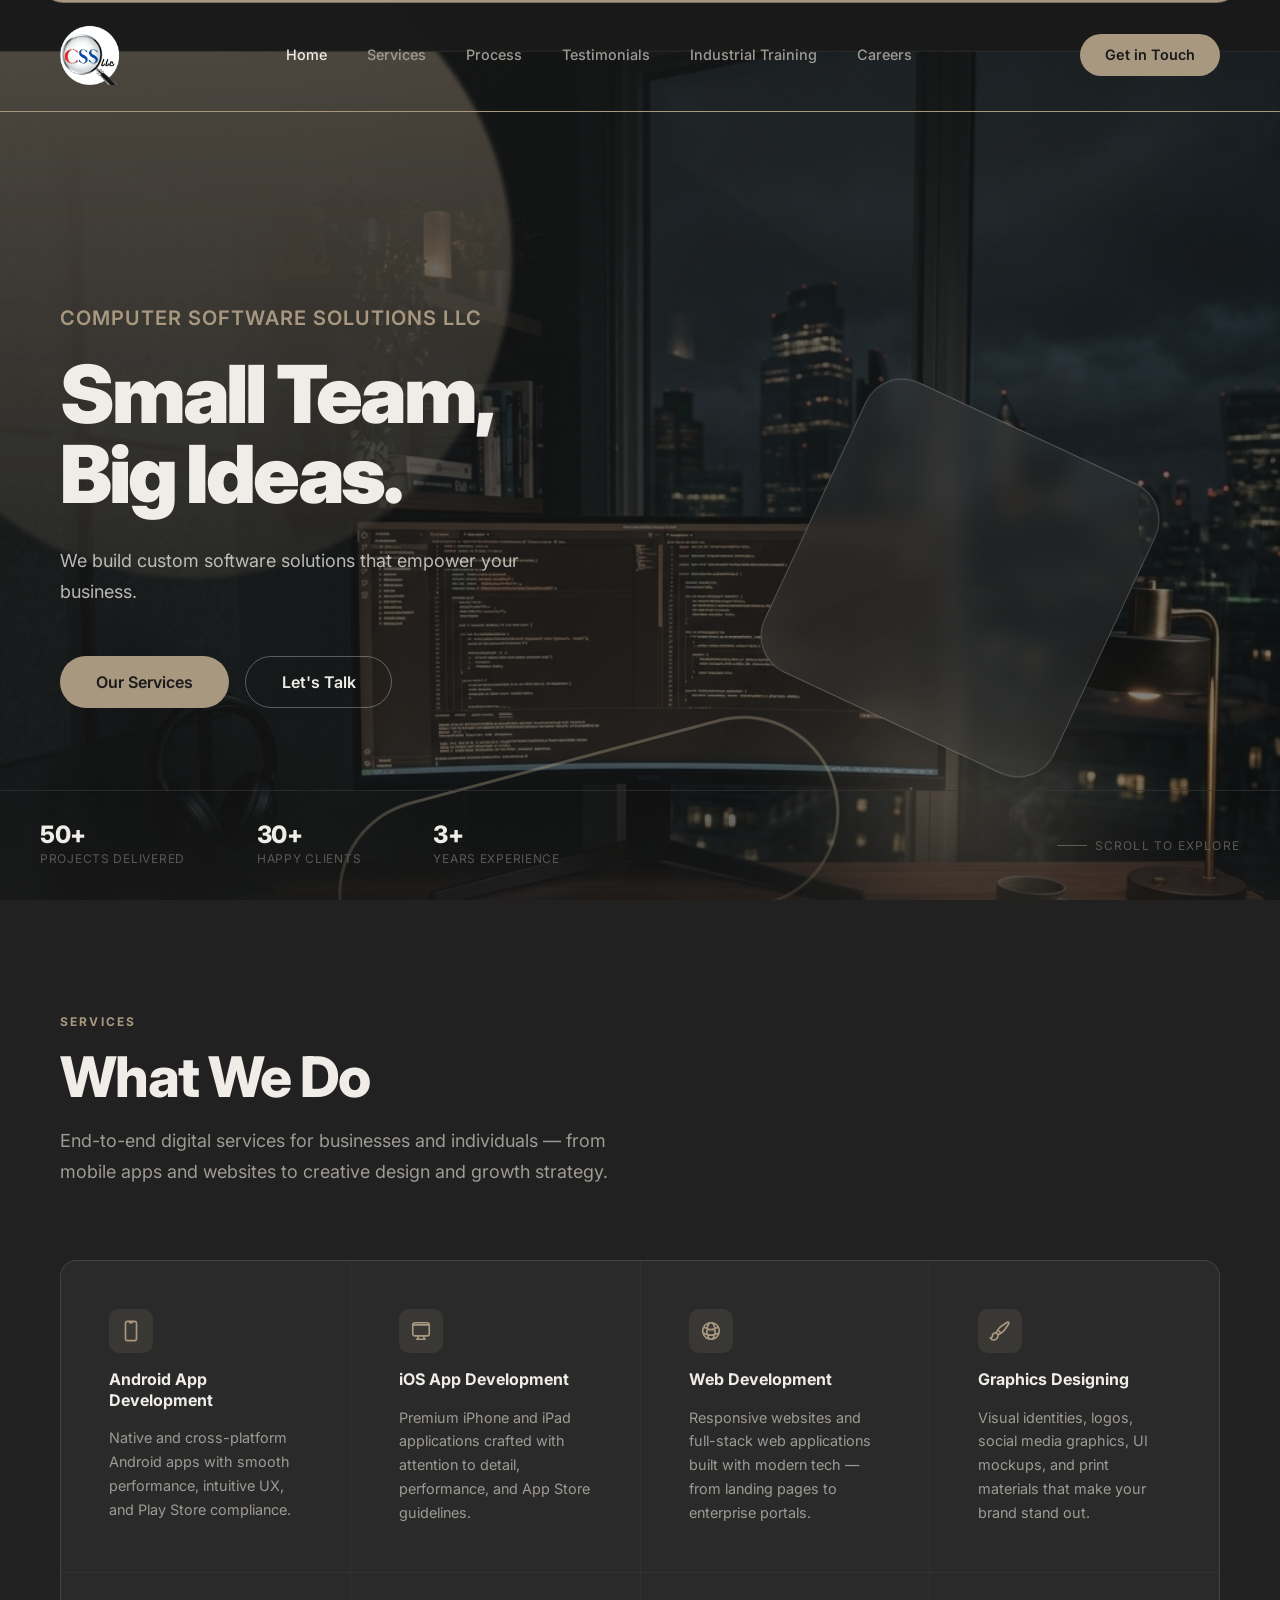
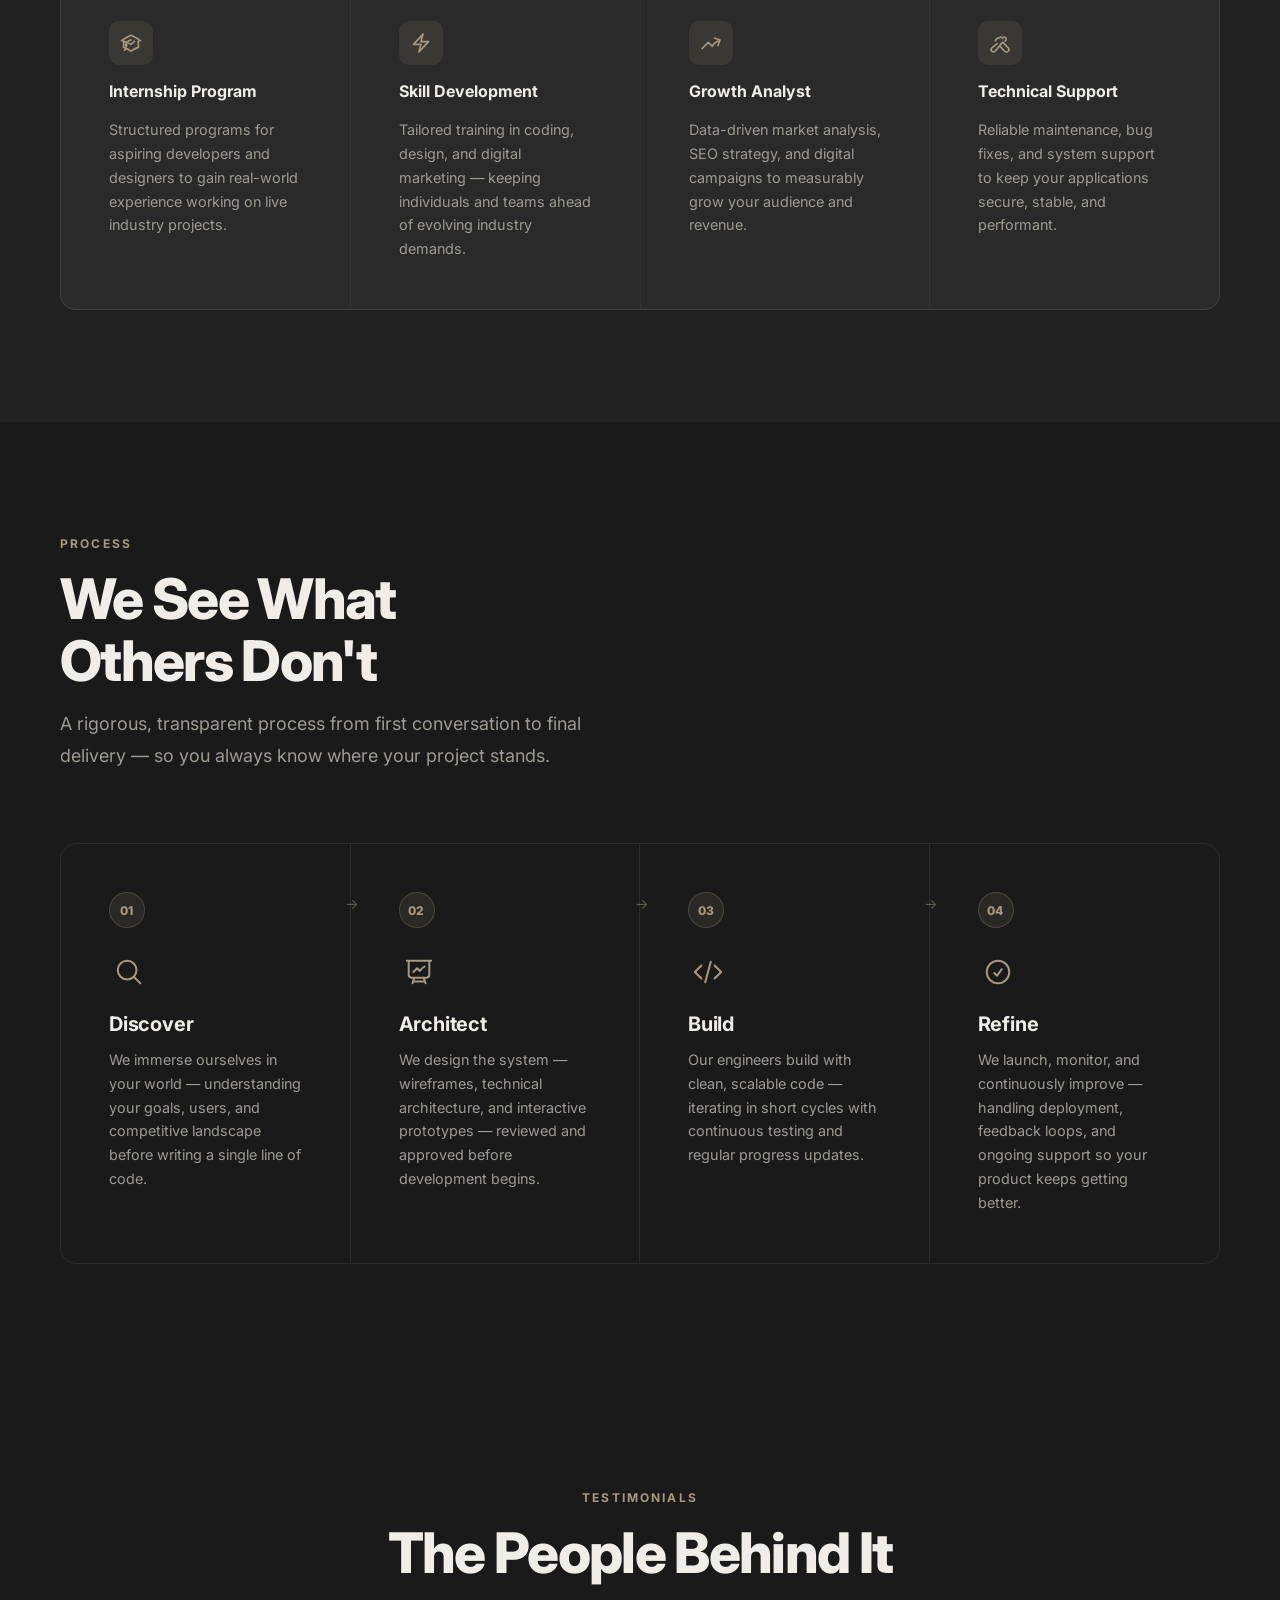
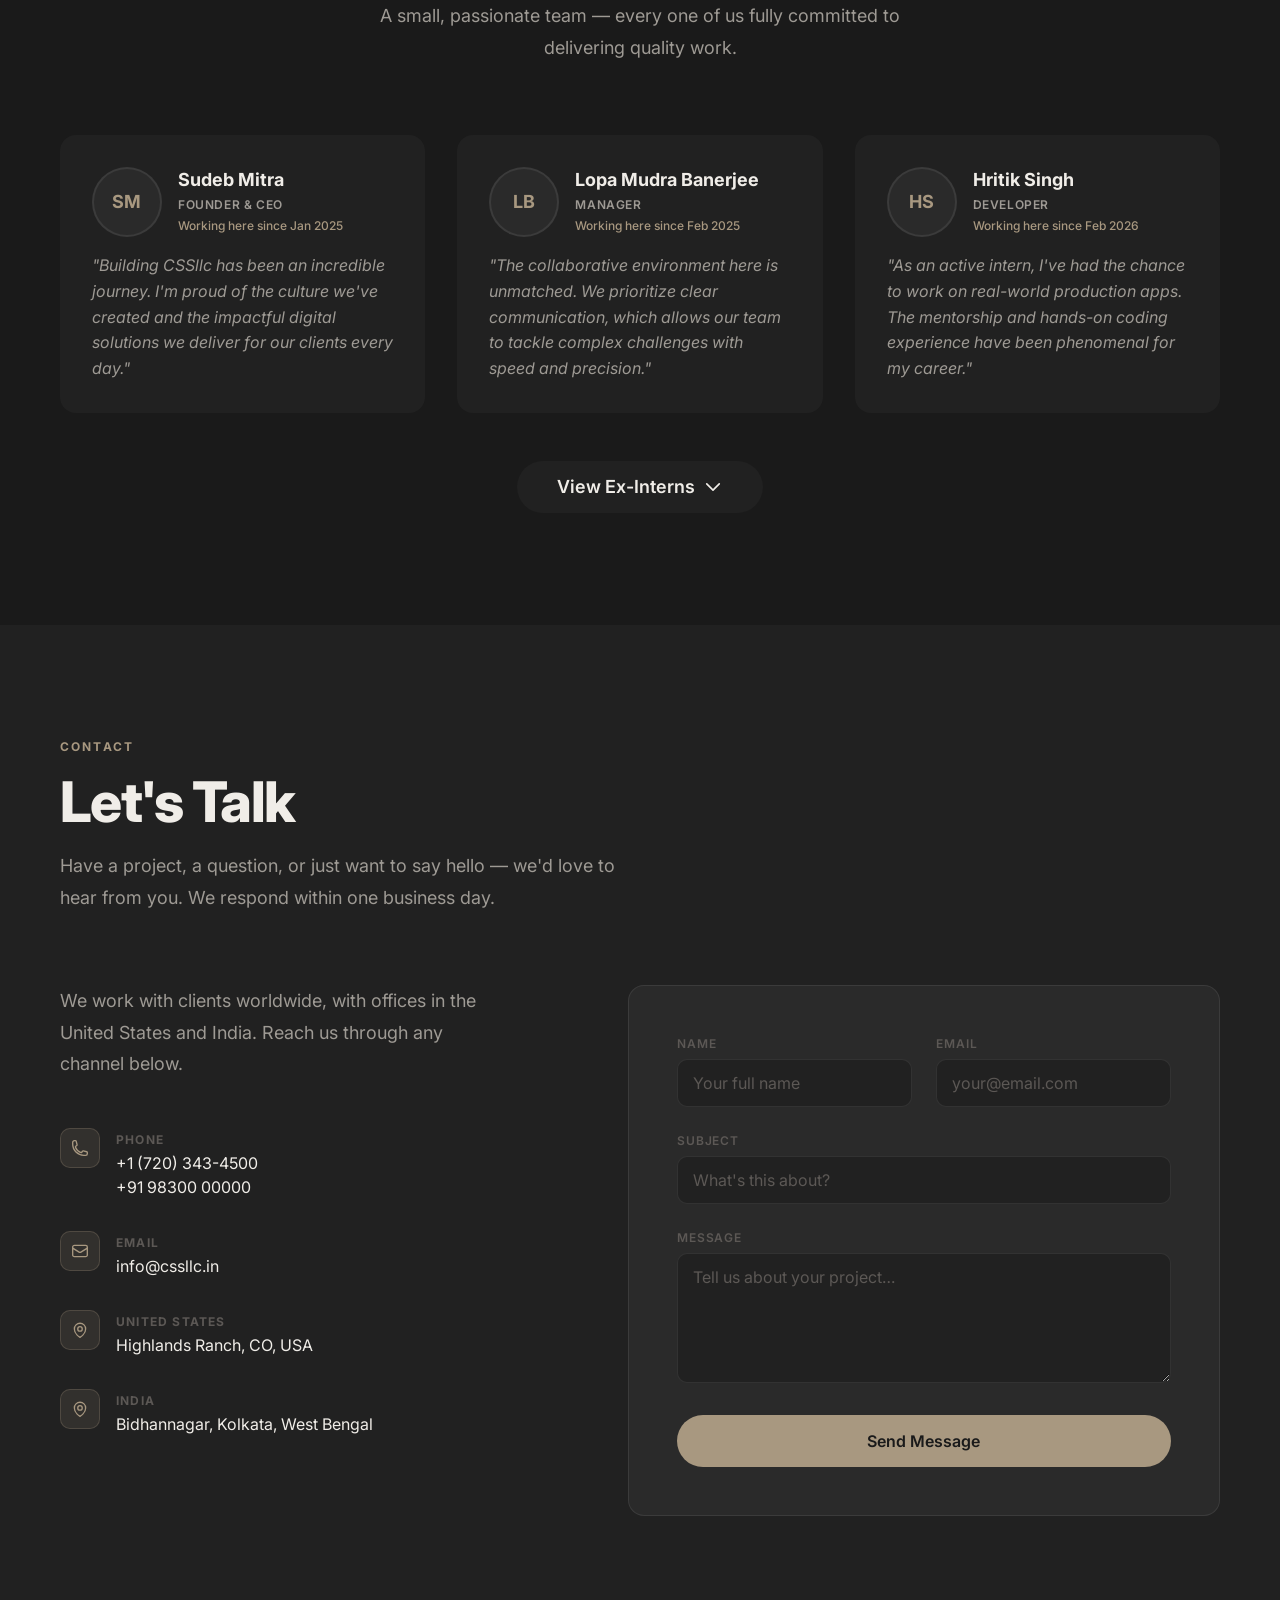
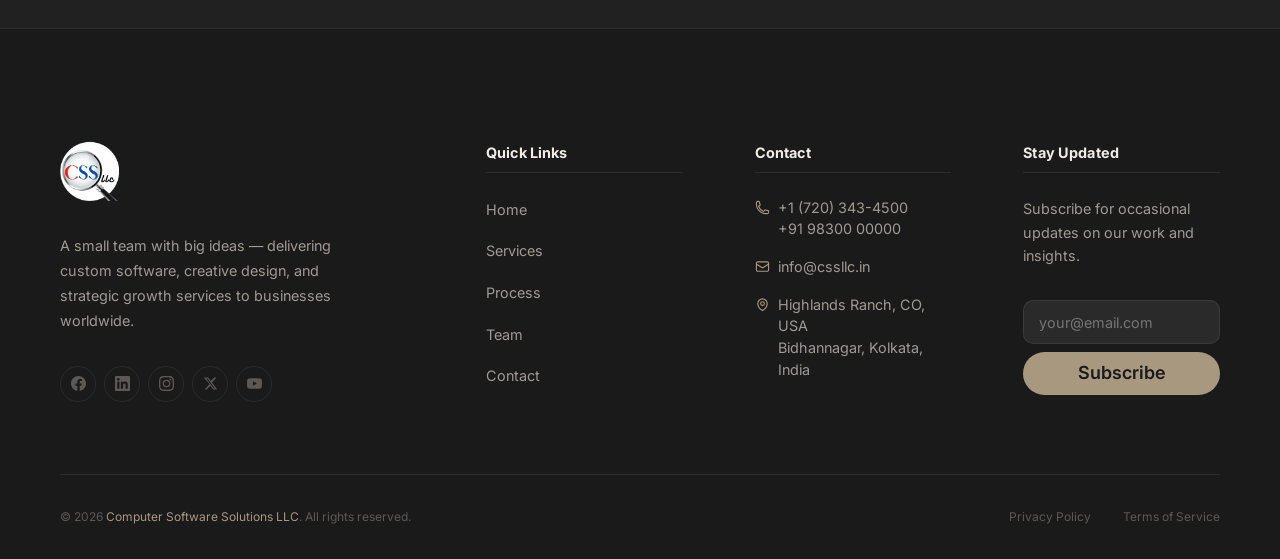
==== commit a2087123: "testimonials" ====
--- a/index.html
+++ b/index.html
@@ -17,7 +17,7 @@
   <link rel="stylesheet" href="css/hero.css" />
   <link rel="stylesheet" href="css/services.css" />
   <link rel="stylesheet" href="css/about.css" />
-  <link rel="stylesheet" href="css/team.css" />
+  <link rel="stylesheet" href="css/testimonials.css" />
   <link rel="stylesheet" href="css/contact.css" />
   <link rel="stylesheet" href="css/footer.css" />
 </head>
@@ -55,7 +55,7 @@
             <li><a href="#hero" class="active">Home</a></li>
             <li><a href="#services">Services</a></li>
             <li><a href="#about">Process</a></li>
-            <li><a href="#team">Team</a></li>
+            <li><a href="#testimonials">Testimonials</a></li>
             <li><a href="#" data-open-modal="training">Industrial Training</a></li>
             <li><a href="#" data-open-modal="careers">Careers</a></li>
           </ul>
@@ -75,7 +75,7 @@
         <li><a href="#hero">Home</a></li>
         <li><a href="#services">Services</a></li>
         <li><a href="#about">Process</a></li>
-        <li><a href="#team">Team</a></li>
+        <li><a href="#testimonials">Testimonials</a></li>
         <li><a href="#" data-open-modal="training">Industrial Training</a></li>
         <li><a href="#" data-open-modal="careers">Careers</a></li>
       </ul>
@@ -330,100 +330,132 @@
 
 
   <!-- ════════════════════════════════════════════════
-       TEAM
+       TESTIMONIALS
   ════════════════════════════════════════════════ -->
-  <section id="team" class="section" aria-label="Our team">
+  <section id="testimonials" class="section" aria-label="Testimonials">
     <div class="container">
 
       <div class="section-header centered reveal">
-        <span class="section-eyebrow">Team</span>
+        <span class="section-eyebrow">Testimonials</span>
         <h2 class="section-title">The People Behind It</h2>
         <p class="section-subtitle">
           A small, passionate team — every one of us fully committed to delivering quality work.
         </p>
       </div>
 
-      <div class="team-grid">
-
-        <article class="team-card reveal" aria-label="Team member: Sudeb Mitra">
-          <div class="team-avatar">
-            <div class="team-avatar-initials" aria-hidden="true">SM</div>
-          </div>
-          <h3 class="team-name">Sudeb Mitra</h3>
-          <span class="team-role">Founder &amp; CEO</span>
-          <div class="team-socials">
-            <a href="#" class="team-social-link" aria-label="Sudeb Mitra on LinkedIn" rel="noopener noreferrer">
-              <svg xmlns="http://www.w3.org/2000/svg" viewBox="0 0 24 24" fill="currentColor" aria-hidden="true"><path d="M20.447 20.452h-3.554v-5.569c0-1.328-.027-3.037-1.852-3.037-1.853 0-2.136 1.445-2.136 2.939v5.667H9.351V9h3.414v1.561h.046c.477-.9 1.637-1.85 3.37-1.85 3.601 0 4.267 2.37 4.267 5.455v6.286zM5.337 7.433a2.062 2.062 0 0 1-2.063-2.065 2.064 2.064 0 1 1 2.063 2.065zm1.782 13.019H3.555V9h3.564v11.452zM22.225 0H1.771C.792 0 0 .774 0 1.729v20.542C0 23.227.792 24 1.771 24h20.451C23.2 24 24 23.227 24 22.271V1.729C24 .774 23.2 0 22.222 0h.003z"/></svg>
-            </a>
-          </div>
-        </article>
-
-        <article class="team-card reveal" aria-label="Team member: Lopa Mudra Banerjee">
-          <div class="team-avatar">
-            <div class="team-avatar-initials" aria-hidden="true">LB</div>
-          </div>
-          <h3 class="team-name">Lopa Mudra Banerjee</h3>
-          <span class="team-role">Manager</span>
-          <div class="team-socials">
-            <a href="#" class="team-social-link" aria-label="Lopa Mudra Banerjee on LinkedIn" rel="noopener noreferrer">
-              <svg xmlns="http://www.w3.org/2000/svg" viewBox="0 0 24 24" fill="currentColor" aria-hidden="true"><path d="M20.447 20.452h-3.554v-5.569c0-1.328-.027-3.037-1.852-3.037-1.853 0-2.136 1.445-2.136 2.939v5.667H9.351V9h3.414v1.561h.046c.477-.9 1.637-1.85 3.37-1.85 3.601 0 4.267 2.37 4.267 5.455v6.286zM5.337 7.433a2.062 2.062 0 0 1-2.063-2.065 2.064 2.064 0 1 1 2.063 2.065zm1.782 13.019H3.555V9h3.564v11.452zM22.225 0H1.771C.792 0 0 .774 0 1.729v20.542C0 23.227.792 24 1.771 24h20.451C23.2 24 24 23.227 24 22.271V1.729C24 .774 23.2 0 22.222 0h.003z"/></svg>
-            </a>
-          </div>
-        </article>
-
-        <article class="team-card reveal" aria-label="Team member: Hritik Singh">
-          <div class="team-avatar">
-            <div class="team-avatar-initials" aria-hidden="true">HS</div>
-          </div>
-          <h3 class="team-name">Hritik Singh</h3>
-          <span class="team-role">Developer</span>
-          <div class="team-socials">
-            <a href="#" class="team-social-link" aria-label="Hritik Singh on LinkedIn" rel="noopener noreferrer">
-              <svg xmlns="http://www.w3.org/2000/svg" viewBox="0 0 24 24" fill="currentColor" aria-hidden="true"><path d="M20.447 20.452h-3.554v-5.569c0-1.328-.027-3.037-1.852-3.037-1.853 0-2.136 1.445-2.136 2.939v5.667H9.351V9h3.414v1.561h.046c.477-.9 1.637-1.85 3.37-1.85 3.601 0 4.267 2.37 4.267 5.455v6.286zM5.337 7.433a2.062 2.062 0 0 1-2.063-2.065 2.064 2.064 0 1 1 2.063 2.065zm1.782 13.019H3.555V9h3.564v11.452zM22.225 0H1.771C.792 0 0 .774 0 1.729v20.542C0 23.227.792 24 1.771 24h20.451C23.2 24 24 23.227 24 22.271V1.729C24 .774 23.2 0 22.222 0h.003z"/></svg>
-            </a>
-          </div>
-        </article>
-
-        <article class="team-card reveal" aria-label="Team member: Sanmay Das">
-          <div class="team-avatar">
-            <div class="team-avatar-initials" aria-hidden="true">SD</div>
-          </div>
-          <h3 class="team-name">Sanmay Das</h3>
-          <span class="team-role">Developer</span>
-          <div class="team-socials">
-            <a href="#" class="team-social-link" aria-label="Sanmay Das on LinkedIn" rel="noopener noreferrer">
-              <svg xmlns="http://www.w3.org/2000/svg" viewBox="0 0 24 24" fill="currentColor" aria-hidden="true"><path d="M20.447 20.452h-3.554v-5.569c0-1.328-.027-3.037-1.852-3.037-1.853 0-2.136 1.445-2.136 2.939v5.667H9.351V9h3.414v1.561h.046c.477-.9 1.637-1.85 3.37-1.85 3.601 0 4.267 2.37 4.267 5.455v6.286zM5.337 7.433a2.062 2.062 0 0 1-2.063-2.065 2.064 2.064 0 1 1 2.063 2.065zm1.782 13.019H3.555V9h3.564v11.452zM22.225 0H1.771C.792 0 0 .774 0 1.729v20.542C0 23.227.792 24 1.771 24h20.451C23.2 24 24 23.227 24 22.271V1.729C24 .774 23.2 0 22.222 0h.003z"/></svg>
-            </a>
-          </div>
-        </article>
-
-        <article class="team-card reveal" aria-label="Team member: Swarnava Mondal">
-          <div class="team-avatar">
-            <div class="team-avatar-initials" aria-hidden="true">SW</div>
-          </div>
-          <h3 class="team-name">Swarnava Mondal</h3>
-          <span class="team-role">Designer</span>
-          <div class="team-socials">
-            <a href="#" class="team-social-link" aria-label="Swarnava Mondal on LinkedIn" rel="noopener noreferrer">
-              <svg xmlns="http://www.w3.org/2000/svg" viewBox="0 0 24 24" fill="currentColor" aria-hidden="true"><path d="M20.447 20.452h-3.554v-5.569c0-1.328-.027-3.037-1.852-3.037-1.853 0-2.136 1.445-2.136 2.939v5.667H9.351V9h3.414v1.561h.046c.477-.9 1.637-1.85 3.37-1.85 3.601 0 4.267 2.37 4.267 5.455v6.286zM5.337 7.433a2.062 2.062 0 0 1-2.063-2.065 2.064 2.064 0 1 1 2.063 2.065zm1.782 13.019H3.555V9h3.564v11.452zM22.225 0H1.771C.792 0 0 .774 0 1.729v20.542C0 23.227.792 24 1.771 24h20.451C23.2 24 24 23.227 24 22.271V1.729C24 .774 23.2 0 22.222 0h.003z"/></svg>
-            </a>
-          </div>
-        </article>
-
-        <article class="team-card reveal" aria-label="Team member: Anik Dutta">
-          <div class="team-avatar">
-            <div class="team-avatar-initials" aria-hidden="true">AD</div>
-          </div>
-          <h3 class="team-name">Anik Dutta</h3>
-          <span class="team-role">Developer</span>
-          <div class="team-socials">
-            <a href="#" class="team-social-link" aria-label="Anik Dutta on LinkedIn" rel="noopener noreferrer">
-              <svg xmlns="http://www.w3.org/2000/svg" viewBox="0 0 24 24" fill="currentColor" aria-hidden="true"><path d="M20.447 20.452h-3.554v-5.569c0-1.328-.027-3.037-1.852-3.037-1.853 0-2.136 1.445-2.136 2.939v5.667H9.351V9h3.414v1.561h.046c.477-.9 1.637-1.85 3.37-1.85 3.601 0 4.267 2.37 4.267 5.455v6.286zM5.337 7.433a2.062 2.062 0 0 1-2.063-2.065 2.064 2.064 0 1 1 2.063 2.065zm1.782 13.019H3.555V9h3.564v11.452zM22.225 0H1.771C.792 0 0 .774 0 1.729v20.542C0 23.227.792 24 1.771 24h20.451C23.2 24 24 23.227 24 22.271V1.729C24 .774 23.2 0 22.222 0h.003z"/></svg>
-            </a>
-          </div>
-        </article>
-
-      </div>
+      <!-- Active Interns (Visible by default) -->
+      <div class="testimonials-grid">
+        <article class="testimonial-card reveal" aria-label="Testimonial from Sudeb Mitra">
+          <div class="testimonial-header">
+            <div class="testimonial-avatar">
+              <div class="testimonial-avatar-initials" aria-hidden="true">SM</div>
+            </div>
+            <div class="testimonial-info">
+              <h3 class="testimonial-name">Sudeb Mitra</h3>
+              <span class="testimonial-role">Founder &amp; CEO</span>
+              <span class="testimonial-date">Working here since Jan 2025</span>
+            </div>
+          </div>
+          <div class="testimonial-body">
+            <p>"Building CSSllc has been an incredible journey. I'm proud of the culture we've created and the impactful digital solutions we deliver for our clients every day."</p>
+          </div>
+        </article>
+
+        <article class="testimonial-card reveal" aria-label="Testimonial from Lopa Mudra Banerjee">
+          <div class="testimonial-header">
+            <div class="testimonial-avatar">
+              <div class="testimonial-avatar-initials" aria-hidden="true">LB</div>
+            </div>
+            <div class="testimonial-info">
+              <h3 class="testimonial-name">Lopa Mudra Banerjee</h3>
+              <span class="testimonial-role">Manager</span>
+              <span class="testimonial-date">Working here since Feb 2025</span>
+            </div>
+          </div>
+          <div class="testimonial-body">
+            <p>"The collaborative environment here is unmatched. We prioritize clear communication, which allows our team to tackle complex challenges with speed and precision."</p>
+          </div>
+        </article>
+
+        <article class="testimonial-card reveal" aria-label="Testimonial from Hritik Singh">
+          <div class="testimonial-header">
+            <div class="testimonial-avatar">
+              <div class="testimonial-avatar-initials" aria-hidden="true">HS</div>
+            </div>
+            <div class="testimonial-info">
+              <h3 class="testimonial-name">Hritik Singh</h3>
+              <span class="testimonial-role">Developer</span>
+              <span class="testimonial-date">Working here since Feb 2026</span>
+            </div>
+          </div>
+          <div class="testimonial-body">
+            <p>"As an active intern, I've had the chance to work on real-world production apps. The mentorship and hands-on coding experience have been phenomenal for my career."</p>
+          </div>
+        </article>
+      </div>
+
+      <!-- Accordion Toggle for Ex-Interns -->
+      <div class="accordion-container reveal">
+        <button class="btn btn-outline accordion-toggle" aria-expanded="false" aria-controls="ex-interns-panel">
+          View Ex-Interns
+          <svg xmlns="http://www.w3.org/2000/svg" fill="none" viewBox="0 0 24 24" stroke-width="2" stroke="currentColor"><path stroke-linecap="round" stroke-linejoin="round" d="M19.5 8.25l-7.5 7.5-7.5-7.5" /></svg>
+        </button>
+        
+        <div id="ex-interns-panel" class="accordion-content">
+          <div class="testimonials-grid">
+            
+            <article class="testimonial-card" aria-label="Testimonial from Sanmay Das">
+              <div class="testimonial-header">
+                <div class="testimonial-avatar">
+                  <div class="testimonial-avatar-initials" aria-hidden="true">SD</div>
+                </div>
+                <div class="testimonial-info">
+                  <h3 class="testimonial-name">Sanmay Das</h3>
+                  <span class="testimonial-role">Developer</span>
+                  <span class="testimonial-date">Worked: Jan 2025 - Dec 2025</span>
+                </div>
+              </div>
+              <div class="testimonial-body">
+                <p>"My time at CSSllc was transformative. I leveled up my full-stack skills drastically and the team supported my growth every step of the way."</p>
+              </div>
+            </article>
+
+            <article class="testimonial-card" aria-label="Testimonial from Swarnava Mondal">
+              <div class="testimonial-header">
+                <div class="testimonial-avatar">
+                  <div class="testimonial-avatar-initials" aria-hidden="true">SM</div>
+                </div>
+                <div class="testimonial-info">
+                  <h3 class="testimonial-name">Swarnava Mondal</h3>
+                  <span class="testimonial-role">Designer</span>
+                  <span class="testimonial-date">Worked: Feb 2025 - Nov 2025</span>
+                </div>
+              </div>
+              <div class="testimonial-body">
+                <p>"Being able to design user interfaces that actually shipped to production was a massive boost to my portfolio. It's a great place for creative freedom."</p>
+              </div>
+            </article>
+
+            <article class="testimonial-card" aria-label="Testimonial from Anik Dutta">
+              <div class="testimonial-header">
+                <div class="testimonial-avatar">
+                  <div class="testimonial-avatar-initials" aria-hidden="true">AD</div>
+                </div>
+                <div class="testimonial-info">
+                  <h3 class="testimonial-name">Anik Dutta</h3>
+                  <span class="testimonial-role">Developer</span>
+                  <span class="testimonial-date">Worked: Mar 2025 - Jan 2026</span>
+                </div>
+              </div>
+              <div class="testimonial-body">
+                <p>"The robust code review process and emphasis on scalable architecture taught me more in a few months than I learned in years of schooling."</p>
+              </div>
+            </article>
+
+          </div>
+        </div>
+      </div>
+
     </div>
   </section>
 
--- a/css/nav.css
+++ b/css/nav.css
@@ -51,19 +51,20 @@
 .nav-links {
   display: flex;
   align-items: center;
-  gap: var(--space-2xl);
+  gap: var(--space-md);
   list-style: none;
   margin-inline: auto;
 }
 
 .nav-links a {
-  font-size: var(--fs-md);
+  font-size: var(--fs-sm);
   font-weight: 500;
   color: var(--text-secondary);
   text-decoration: none;
-  padding: 0.75rem 1rem;
+  padding: 0.5rem 0.75rem;
   border-radius: var(--radius-full);
   transition: all var(--transition-fast);
+  white-space: nowrap;
 }
 
 .nav-links a::after {
@@ -97,8 +98,9 @@
 }
 
 .nav-cta .btn {
-  padding: 0.6rem 1.3rem;
-  font-size: var(--fs-xs);
+  padding: 0.8rem 1.5rem;
+  font-size: var(--fs-sm);
+  white-space: nowrap;
 }
 
 /* ---------- Hamburger ---------- */
--- a/css/testimonials.css
+++ b/css/testimonials.css
@@ -0,0 +1,174 @@
+/* ============================================================
+   CSSLLC — Testimonials Section
+   testimonials.css | 3-column grid, accordion for ex-interns
+   ============================================================ */
+
+#testimonials {
+  background: var(--bg-primary);
+}
+
+/* ---------- Testimonials Grid ---------- */
+.testimonials-grid {
+  display: grid;
+  grid-template-columns: repeat(3, 1fr);
+  gap: var(--space-xl);
+}
+
+/* ---------- Testimonial Card ---------- */
+.testimonial-card {
+  background: var(--bg-secondary);
+  border: 1px solid var(--border-light);
+  border-radius: var(--radius-lg);
+  padding: var(--space-xl);
+  display: flex;
+  flex-direction: column;
+  gap: var(--space-md);
+  transition: transform var(--transition-base), box-shadow var(--transition-base), border-color var(--transition-base);
+}
+
+.testimonial-card:hover {
+  transform: translateY(-5px);
+  box-shadow: 0 20px 40px rgba(0, 0, 0, 0.4);
+  border-color: var(--border-accent);
+}
+
+/* ---------- Header ---------- */
+.testimonial-header {
+  display: flex;
+  align-items: center;
+  gap: var(--space-md);
+}
+
+/* ---------- Avatar ---------- */
+.testimonial-avatar {
+  position: relative;
+  width: 70px;
+  height: 70px;
+  flex-shrink: 0;
+}
+
+.testimonial-avatar-initials {
+  width: 100%;
+  height: 100%;
+  border-radius: 50%;
+  background: var(--bg-card);
+  border: 2px solid var(--border);
+  display: flex;
+  align-items: center;
+  justify-content: center;
+  font-size: var(--fs-md);
+  font-weight: 700;
+  color: var(--accent);
+  letter-spacing: 0.02em;
+  transition: border-color var(--transition-base), background var(--transition-base);
+}
+
+.testimonial-card:hover .testimonial-avatar-initials {
+  border-color: var(--border-accent);
+  background: var(--bg-card-hover);
+}
+
+/* ---------- Info (Name, Role, Date) ---------- */
+.testimonial-info {
+  display: flex;
+  flex-direction: column;
+}
+
+.testimonial-name {
+  font-size: var(--fs-md);
+  font-weight: 700;
+  color: var(--text-primary);
+  line-height: 1.2;
+  margin-bottom: 4px;
+}
+
+.testimonial-role {
+  font-size: var(--fs-xs);
+  font-weight: 600;
+  color: var(--text-secondary);
+  text-transform: uppercase;
+  letter-spacing: 0.05em;
+  margin-bottom: 2px;
+}
+
+.testimonial-date {
+  font-size: var(--fs-xs);
+  font-weight: 500;
+  color: var(--accent);
+}
+
+/* ---------- Body / Text ---------- */
+.testimonial-body {
+  flex-grow: 1;
+}
+
+.testimonial-body p {
+  font-size: var(--fs-base);
+  color: var(--text-secondary);
+  line-height: 1.6;
+  font-style: italic;
+  position: relative;
+}
+
+/* ---------- Accordion ---------- */
+.accordion-container {
+  margin-top: var(--space-2xl);
+  display: flex;
+  flex-direction: column;
+  align-items: center;
+}
+
+.accordion-toggle {
+  display: inline-flex;
+  align-items: center;
+  gap: var(--space-sm);
+  background: var(--bg-secondary);
+  border: 1px solid var(--border-light);
+  color: var(--text-primary);
+  padding: 1rem 2.5rem;
+  font-size: var(--fs-md);
+  font-weight: 600;
+  border-radius: var(--radius-pill);
+  cursor: pointer;
+  transition: all var(--transition-base);
+}
+
+.accordion-toggle:hover {
+  background: var(--bg-card-hover);
+  border-color: var(--border-accent);
+}
+
+.accordion-toggle svg {
+  width: 20px;
+  height: 20px;
+  transition: transform var(--transition-base);
+}
+
+.accordion-toggle[aria-expanded="true"] svg {
+  transform: rotate(180deg);
+}
+
+.accordion-content {
+  width: 100%;
+  max-height: 0;
+  overflow: hidden;
+  opacity: 0;
+  transition: max-height 0.6s cubic-bezier(0.16, 1, 0.3, 1), opacity 0.6s ease;
+  margin-top: 0;
+}
+
+.accordion-content.is-open {
+  max-height: 2000px; /* large enough to fit content */
+  opacity: 1;
+  margin-top: var(--space-xl);
+}
+
+/* ---------- Responsive ---------- */
+@media (max-width: 1100px) {
+  .testimonials-grid { grid-template-columns: repeat(2, 1fr); }
+}
+
+@media (max-width: 768px) {
+  .testimonials-grid { grid-template-columns: 1fr; }
+  .testimonial-card { padding: var(--space-lg); }
+}
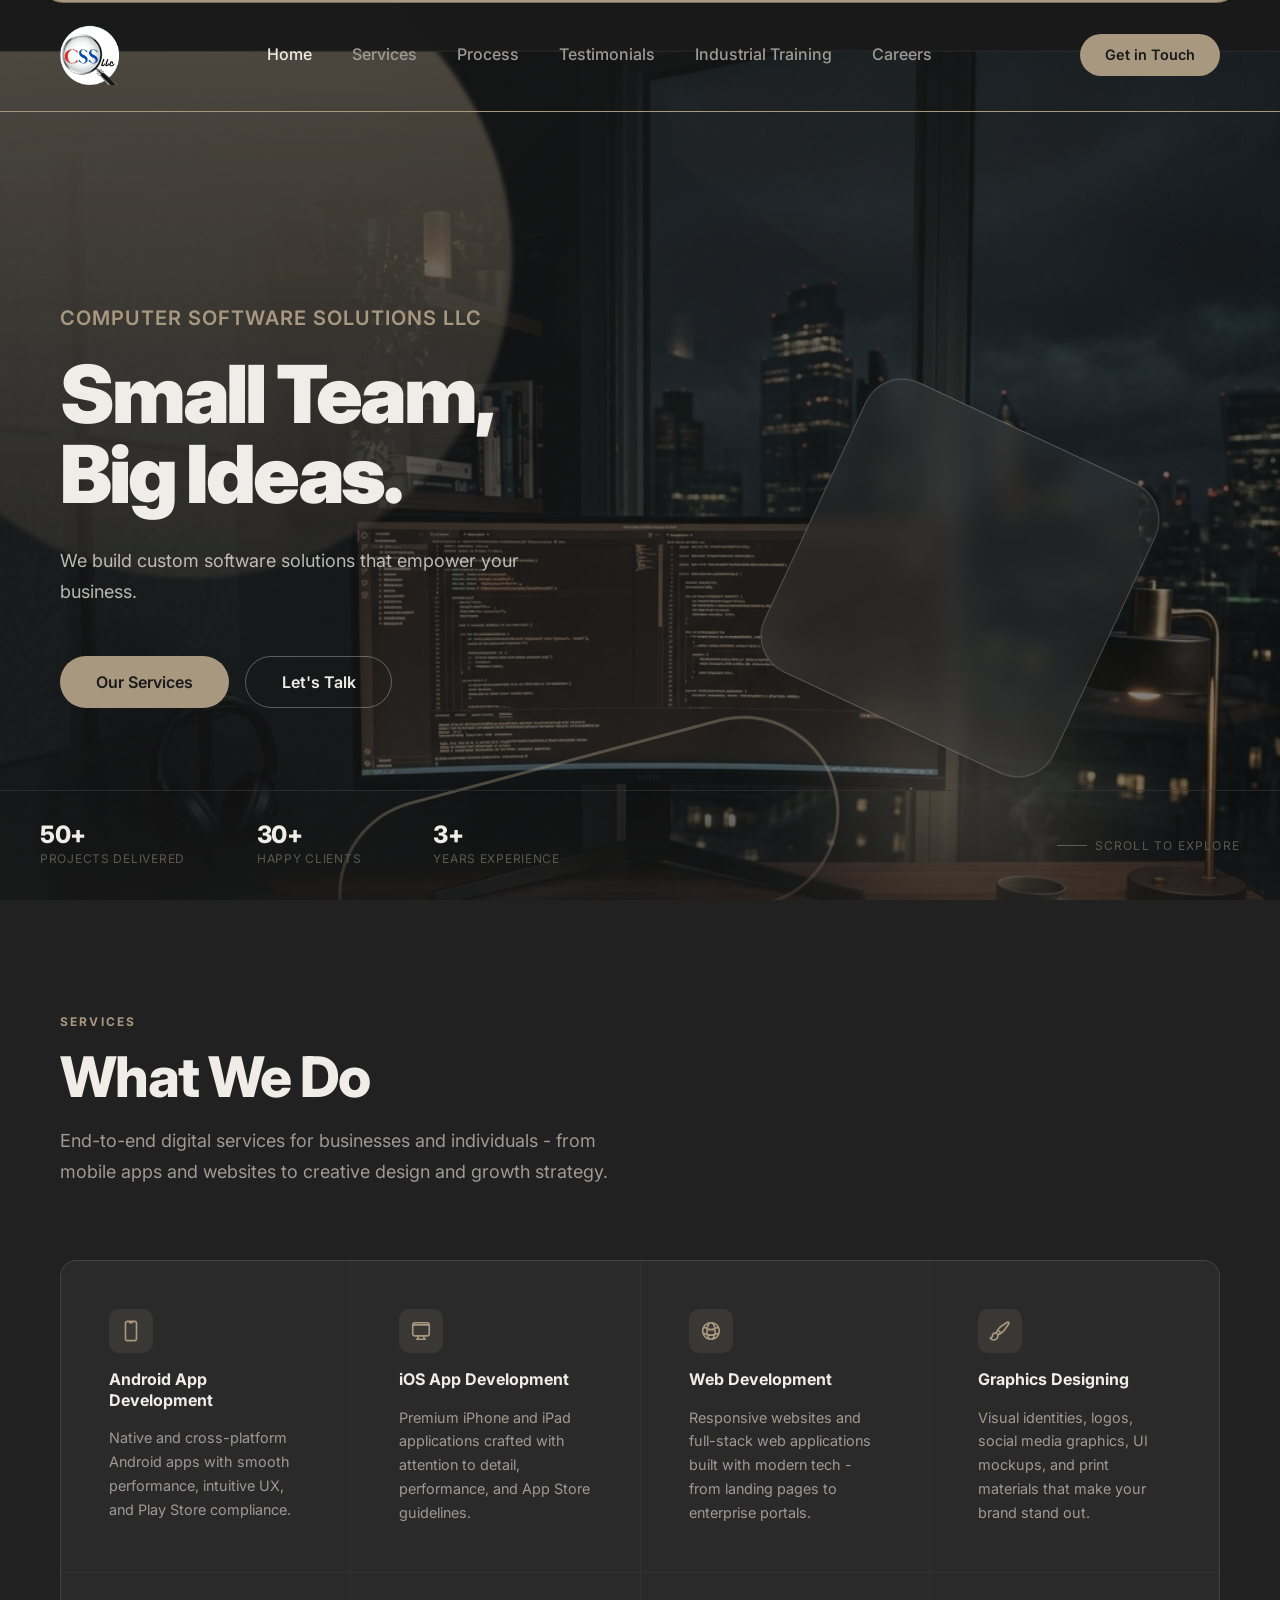
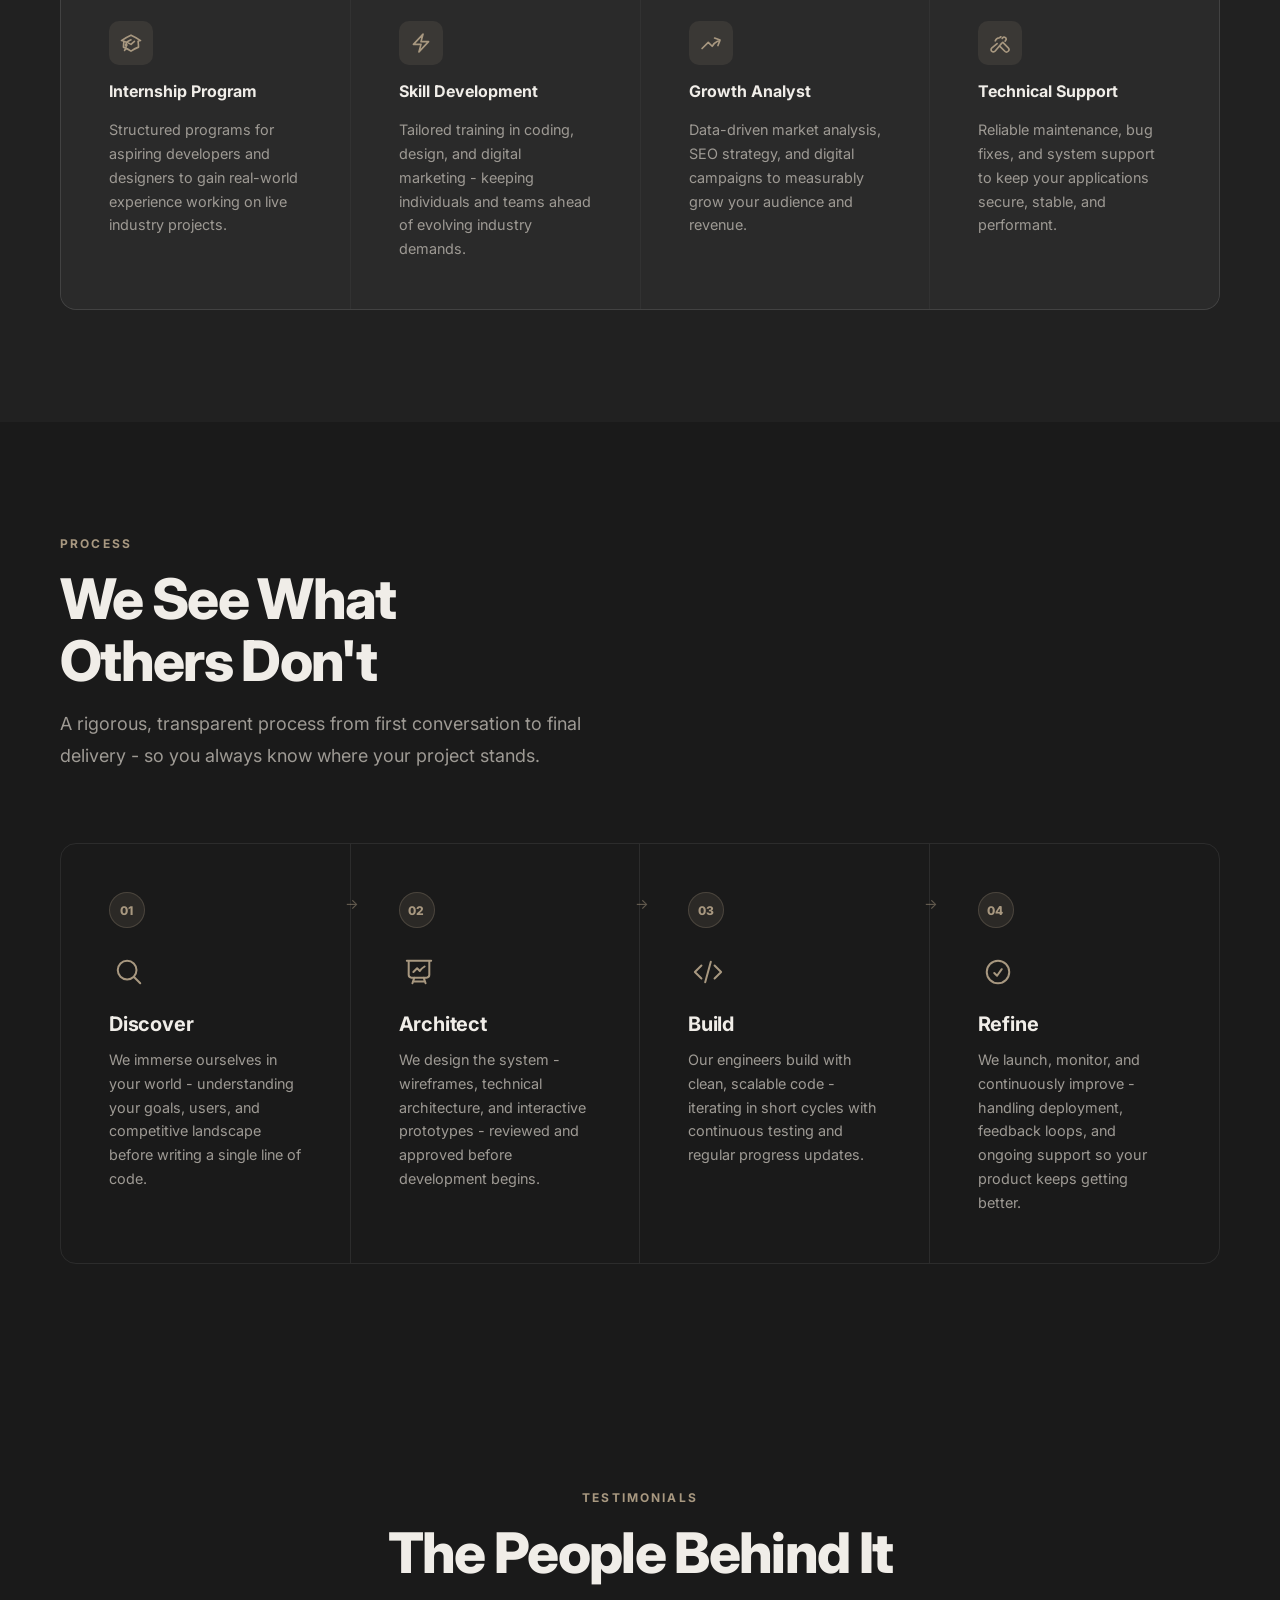
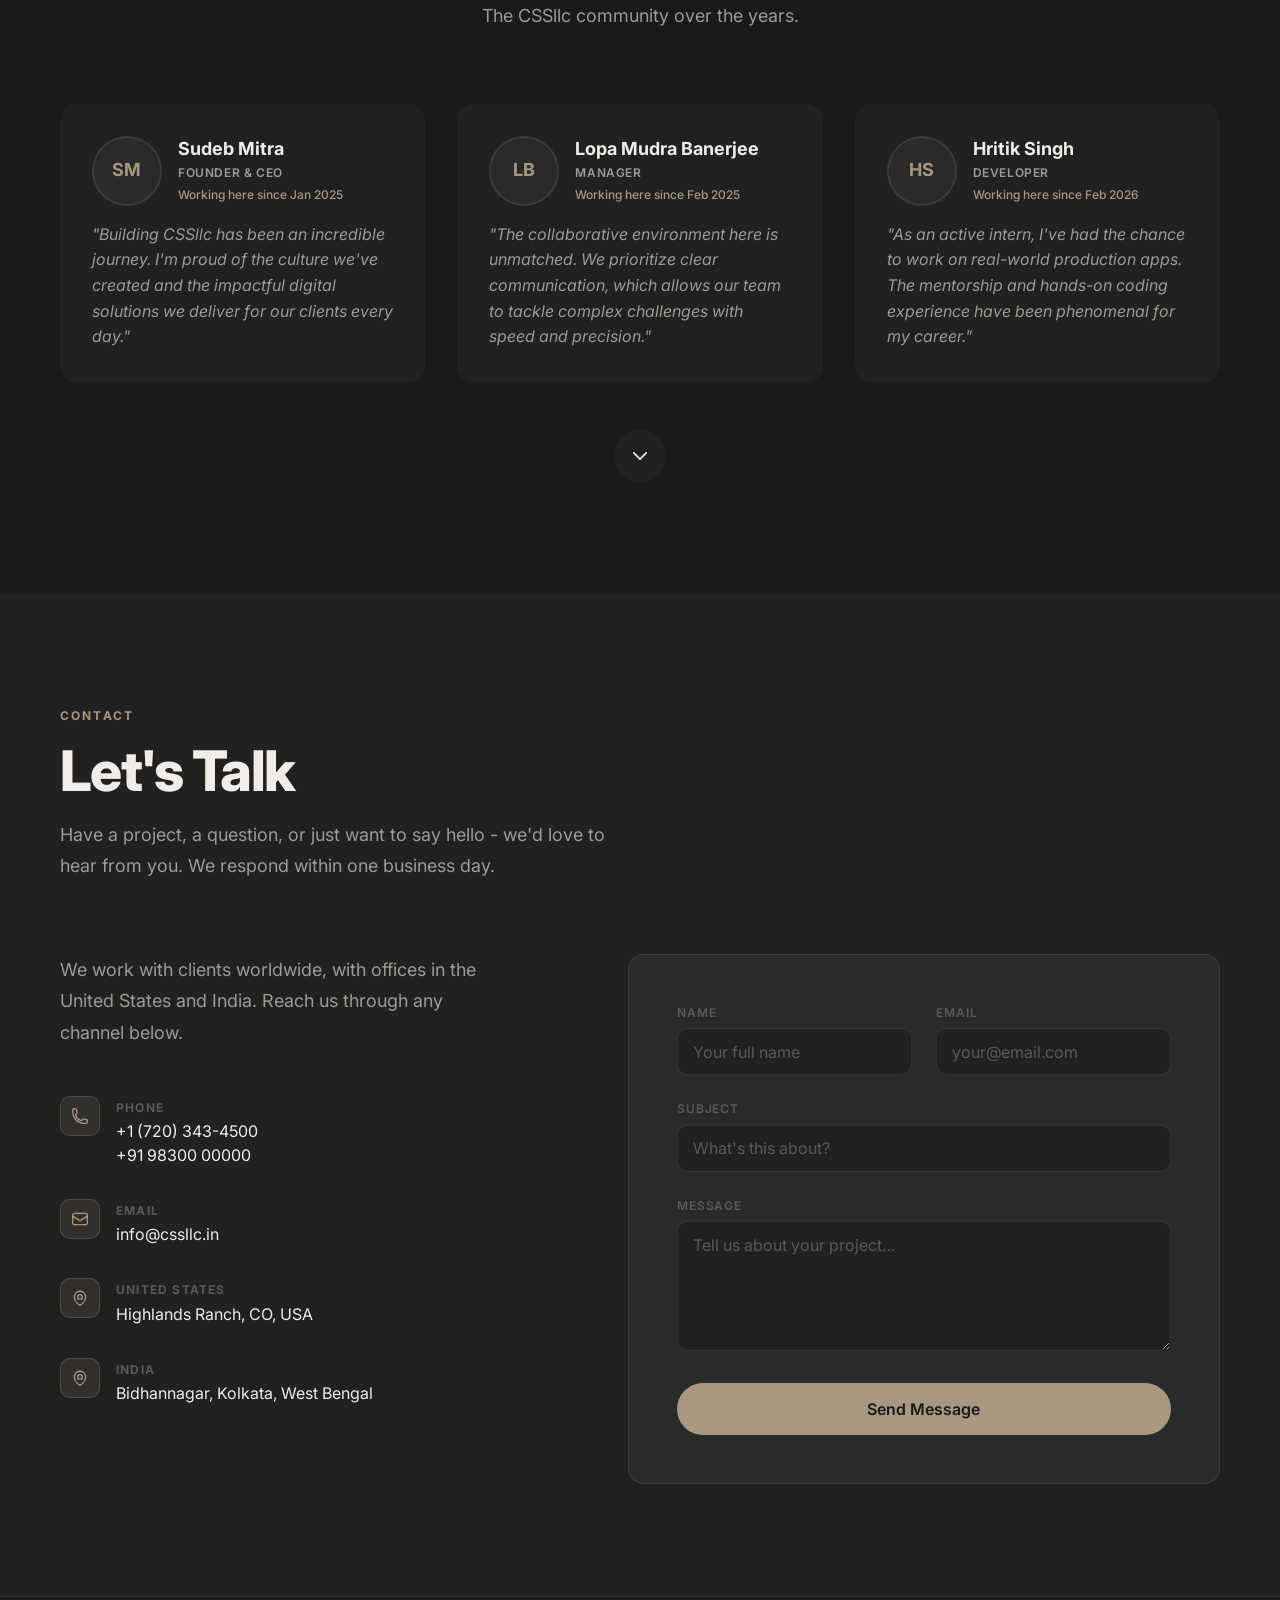
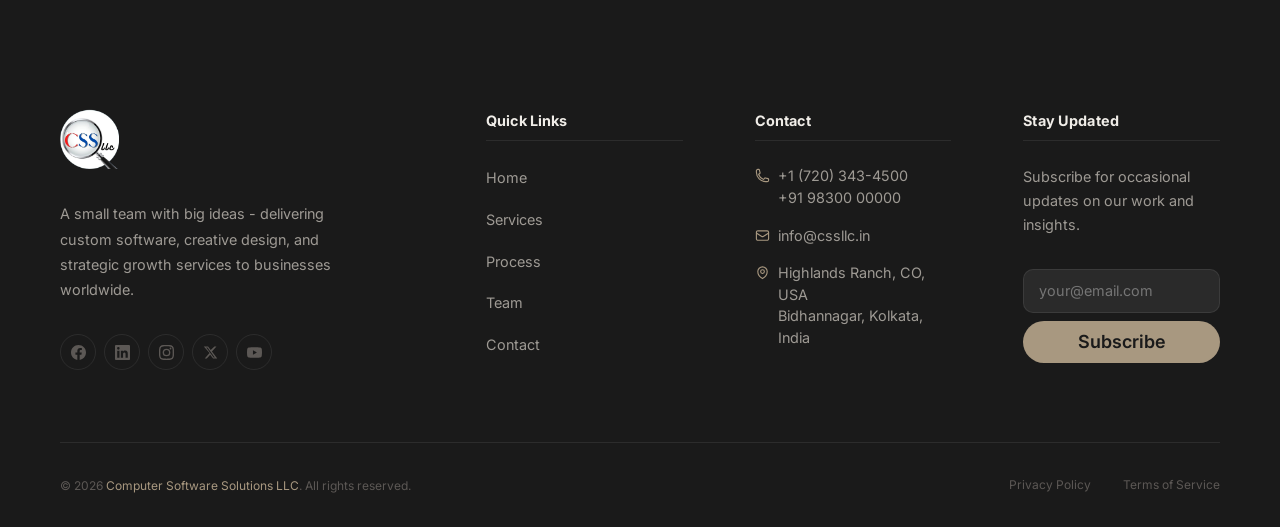
==== commit dc62f468: "IndustrialTRAINING" ====
--- a/index.html
+++ b/index.html
@@ -3,7 +3,7 @@
 <head>
   <meta charset="UTF-8" />
   <meta name="viewport" content="width=device-width, initial-scale=1.0" />
-  <meta name="description" content="Computer Software Solutions LLC — Custom Android & iOS app development, web development, internship programs, skill development, graphics, and growth strategy services." />
+  <meta name="description" content="Computer Software Solutions LLC - Custom Android & iOS app development, web development, internship programs, skill development, graphics, and growth strategy services." />
   <meta name="keywords" content="software development, app development, web development, CSSllc, Computer Software Solutions, internship, skill development, Sudeb Mitra" />
   <meta name="author" content="Computer Software Solutions LLC" />
   <meta property="og:title" content="Computer Software Solutions LLC" />
@@ -32,7 +32,7 @@
       <div class="container">
         <div class="nav-inner">
 
-          <!-- Hamburger (mobile — renders left via CSS order) -->
+          <!-- Hamburger (mobile - renders left via CSS order) -->
           <button
             id="hamburger"
             class="hamburger"
@@ -46,7 +46,7 @@
           </button>
 
           <!-- Logo -->
-          <a href="#hero" class="nav-logo" aria-label="Computer Software Solutions LLC — Home">
+          <a href="#hero" class="nav-logo" aria-label="Computer Software Solutions LLC - Home">
             <img src="assets/icons/logo.png" alt="CSSllc Logo" class="nav-logo-img" />
           </a>
 
@@ -56,7 +56,7 @@
             <li><a href="#services">Services</a></li>
             <li><a href="#about">Process</a></li>
             <li><a href="#testimonials">Testimonials</a></li>
-            <li><a href="#" data-open-modal="training">Industrial Training</a></li>
+            <li><a href="industrial-training.html">Industrial Training</a></li>
             <li><a href="#" data-open-modal="careers">Careers</a></li>
           </ul>
 
@@ -76,7 +76,7 @@
         <li><a href="#services">Services</a></li>
         <li><a href="#about">Process</a></li>
         <li><a href="#testimonials">Testimonials</a></li>
-        <li><a href="#" data-open-modal="training">Industrial Training</a></li>
+        <li><a href="industrial-training.html">Industrial Training</a></li>
         <li><a href="#" data-open-modal="careers">Careers</a></li>
       </ul>
       <div class="mobile-menu-cta">
@@ -89,7 +89,7 @@
   <!-- ════════════════════════════════════════════════
        HERO
   ════════════════════════════════════════════════ -->
-  <section id="hero" aria-label="Hero — Small Team, Big Ideas">
+  <section id="hero" aria-label="Hero - Small Team, Big Ideas">
 
     <!-- Background Photo -->
     <div class="hero-bg" aria-hidden="true">
@@ -187,7 +187,7 @@
         <span class="section-eyebrow">Services</span>
         <h2 class="section-title">What We Do</h2>
         <p class="section-subtitle">
-          End-to-end digital services for businesses and individuals — from mobile apps and websites
+          End-to-end digital services for businesses and individuals - from mobile apps and websites
           to creative design and growth strategy.
         </p>
       </div>
@@ -215,7 +215,7 @@
             <svg xmlns="http://www.w3.org/2000/svg" fill="none" viewBox="0 0 24 24" stroke-width="1.8" stroke="currentColor"><path stroke-linecap="round" stroke-linejoin="round" d="M12 21a9.004 9.004 0 0 0 8.716-6.747M12 21a9.004 9.004 0 0 1-8.716-6.747M12 21c2.485 0 4.5-4.03 4.5-9S14.485 3 12 3m0 18c-2.485 0-4.5-4.03-4.5-9S9.515 3 12 3m0 0a8.997 8.997 0 0 1 7.843 4.582M12 3a8.997 8.997 0 0 0-7.843 4.582m15.686 0A11.953 11.953 0 0 1 12 10.5c-2.998 0-5.74-1.1-7.843-2.918m15.686 0A8.959 8.959 0 0 1 21 12c0 .778-.099 1.533-.284 2.253m0 0A17.919 17.919 0 0 1 12 16.5c-3.162 0-6.133-.815-8.716-2.247m0 0A9.015 9.015 0 0 1 3 12c0-1.605.42-3.113 1.157-4.418"/></svg>
           </div>
           <h3 class="service-title">Web Development</h3>
-          <p class="service-desc">Responsive websites and full-stack web applications built with modern tech — from landing pages to enterprise portals.</p>
+          <p class="service-desc">Responsive websites and full-stack web applications built with modern tech - from landing pages to enterprise portals.</p>
         </article>
 
         <article class="service-card reveal" aria-label="UI/UX Design">
@@ -239,7 +239,7 @@
             <svg xmlns="http://www.w3.org/2000/svg" fill="none" viewBox="0 0 24 24" stroke-width="1.8" stroke="currentColor"><path stroke-linecap="round" stroke-linejoin="round" d="M3.75 13.5l10.5-11.25L12 10.5h8.25L9.75 21.75 12 13.5H3.75z"/></svg>
           </div>
           <h3 class="service-title">Skill Development</h3>
-          <p class="service-desc">Tailored training in coding, design, and digital marketing — keeping individuals and teams ahead of evolving industry demands.</p>
+          <p class="service-desc">Tailored training in coding, design, and digital marketing - keeping individuals and teams ahead of evolving industry demands.</p>
         </article>
 
         <article class="service-card reveal" aria-label="Growth Analyst">
@@ -273,7 +273,7 @@
         <span class="section-eyebrow">Process</span>
         <h2 class="section-title">We See What<br />Others Don't</h2>
         <p class="section-subtitle">
-          A rigorous, transparent process from first conversation to final delivery —
+          A rigorous, transparent process from first conversation to final delivery -
           so you always know where your project stands.
         </p>
       </div>
@@ -287,7 +287,7 @@
           </div>
           <div class="step-body">
             <h3 class="step-title">Discover</h3>
-            <p class="step-desc">We immerse ourselves in your world — understanding your goals, users, and competitive landscape before writing a single line of code.</p>
+            <p class="step-desc">We immerse ourselves in your world - understanding your goals, users, and competitive landscape before writing a single line of code.</p>
           </div>
         </div>
 
@@ -298,7 +298,7 @@
           </div>
           <div class="step-body">
             <h3 class="step-title">Architect</h3>
-            <p class="step-desc">We design the system — wireframes, technical architecture, and interactive prototypes — reviewed and approved before development begins.</p>
+            <p class="step-desc">We design the system - wireframes, technical architecture, and interactive prototypes - reviewed and approved before development begins.</p>
           </div>
         </div>
 
@@ -309,7 +309,7 @@
           </div>
           <div class="step-body">
             <h3 class="step-title">Build</h3>
-            <p class="step-desc">Our engineers build with clean, scalable code — iterating in short cycles with continuous testing and regular progress updates.</p>
+            <p class="step-desc">Our engineers build with clean, scalable code - iterating in short cycles with continuous testing and regular progress updates.</p>
           </div>
         </div>
 
@@ -320,7 +320,7 @@
           </div>
           <div class="step-body">
             <h3 class="step-title">Refine</h3>
-            <p class="step-desc">We launch, monitor, and continuously improve — handling deployment, feedback loops, and ongoing support so your product keeps getting better.</p>
+            <p class="step-desc">We launch, monitor, and continuously improve - handling deployment, feedback loops, and ongoing support so your product keeps getting better.</p>
           </div>
         </div>
 
@@ -339,7 +339,7 @@
         <span class="section-eyebrow">Testimonials</span>
         <h2 class="section-title">The People Behind It</h2>
         <p class="section-subtitle">
-          A small, passionate team — every one of us fully committed to delivering quality work.
+          The CSSllc community over the years.
         </p>
       </div>
 
@@ -396,10 +396,9 @@
 
       <!-- Accordion Toggle for Ex-Interns -->
       <div class="accordion-container reveal">
-        <button class="btn btn-outline accordion-toggle" aria-expanded="false" aria-controls="ex-interns-panel">
-          View Ex-Interns
-          <svg xmlns="http://www.w3.org/2000/svg" fill="none" viewBox="0 0 24 24" stroke-width="2" stroke="currentColor"><path stroke-linecap="round" stroke-linejoin="round" d="M19.5 8.25l-7.5 7.5-7.5-7.5" /></svg>
-        </button>
+          <button class="btn btn-outline accordion-toggle" aria-expanded="false" aria-controls="ex-interns-panel" aria-label="Expand" style="padding: 1rem; border-radius: 50%; display: inline-flex; align-items: center; justify-content: center;">
+            <svg xmlns="http://www.w3.org/2000/svg" fill="none" viewBox="0 0 24 24" stroke-width="2" stroke="currentColor" style="width: 20px; height: 20px; margin: 0;"><path stroke-linecap="round" stroke-linejoin="round" d="M19.5 8.25l-7.5 7.5-7.5-7.5" /></svg>
+          </button>
         
         <div id="ex-interns-panel" class="accordion-content">
           <div class="testimonials-grid">
@@ -470,7 +469,7 @@
         <span class="section-eyebrow">Contact</span>
         <h2 class="section-title">Let's Talk</h2>
         <p class="section-subtitle">
-          Have a project, a question, or just want to say hello — we'd love to hear from you.
+          Have a project, a question, or just want to say hello - we'd love to hear from you.
           We respond within one business day.
         </p>
       </div>
@@ -596,11 +595,11 @@
 
           <!-- Brand -->
           <div class="footer-brand">
-            <a href="#hero" class="footer-logo" aria-label="CSSllc — Home">
+            <a href="#hero" class="footer-logo" aria-label="CSSllc - Home">
               <img src="assets/icons/logo.png" alt="CSSllc Logo" class="footer-logo-img" />
             </a>
             <p class="footer-blurb">
-              A small team with big ideas — delivering custom software, creative design,
+              A small team with big ideas - delivering custom software, creative design,
               and strategic growth services to businesses worldwide.
             </p>
             <div class="footer-socials">
--- a/css/nav.css
+++ b/css/nav.css
@@ -57,7 +57,7 @@
 }
 
 .nav-links a {
-  font-size: var(--fs-sm);
+  font-size: var(--fs-base);
   font-weight: 500;
   color: var(--text-secondary);
   text-decoration: none;
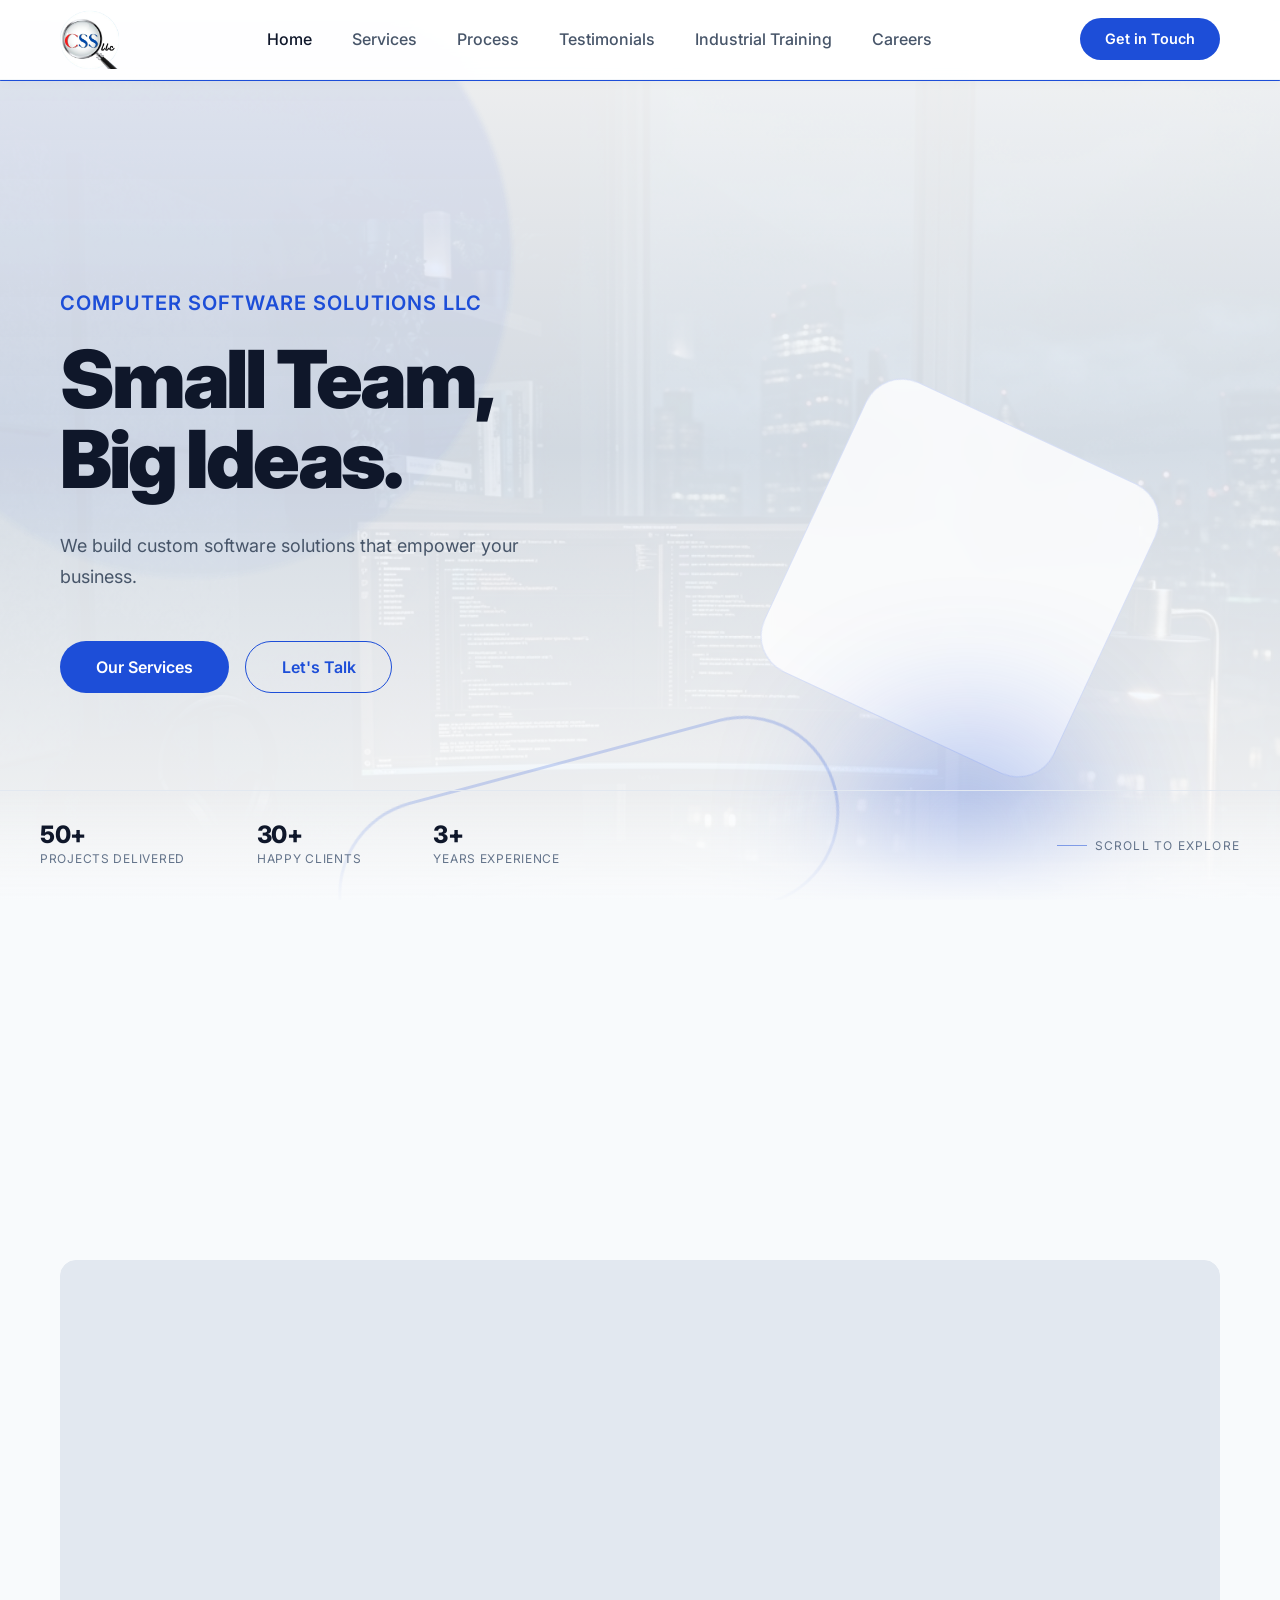
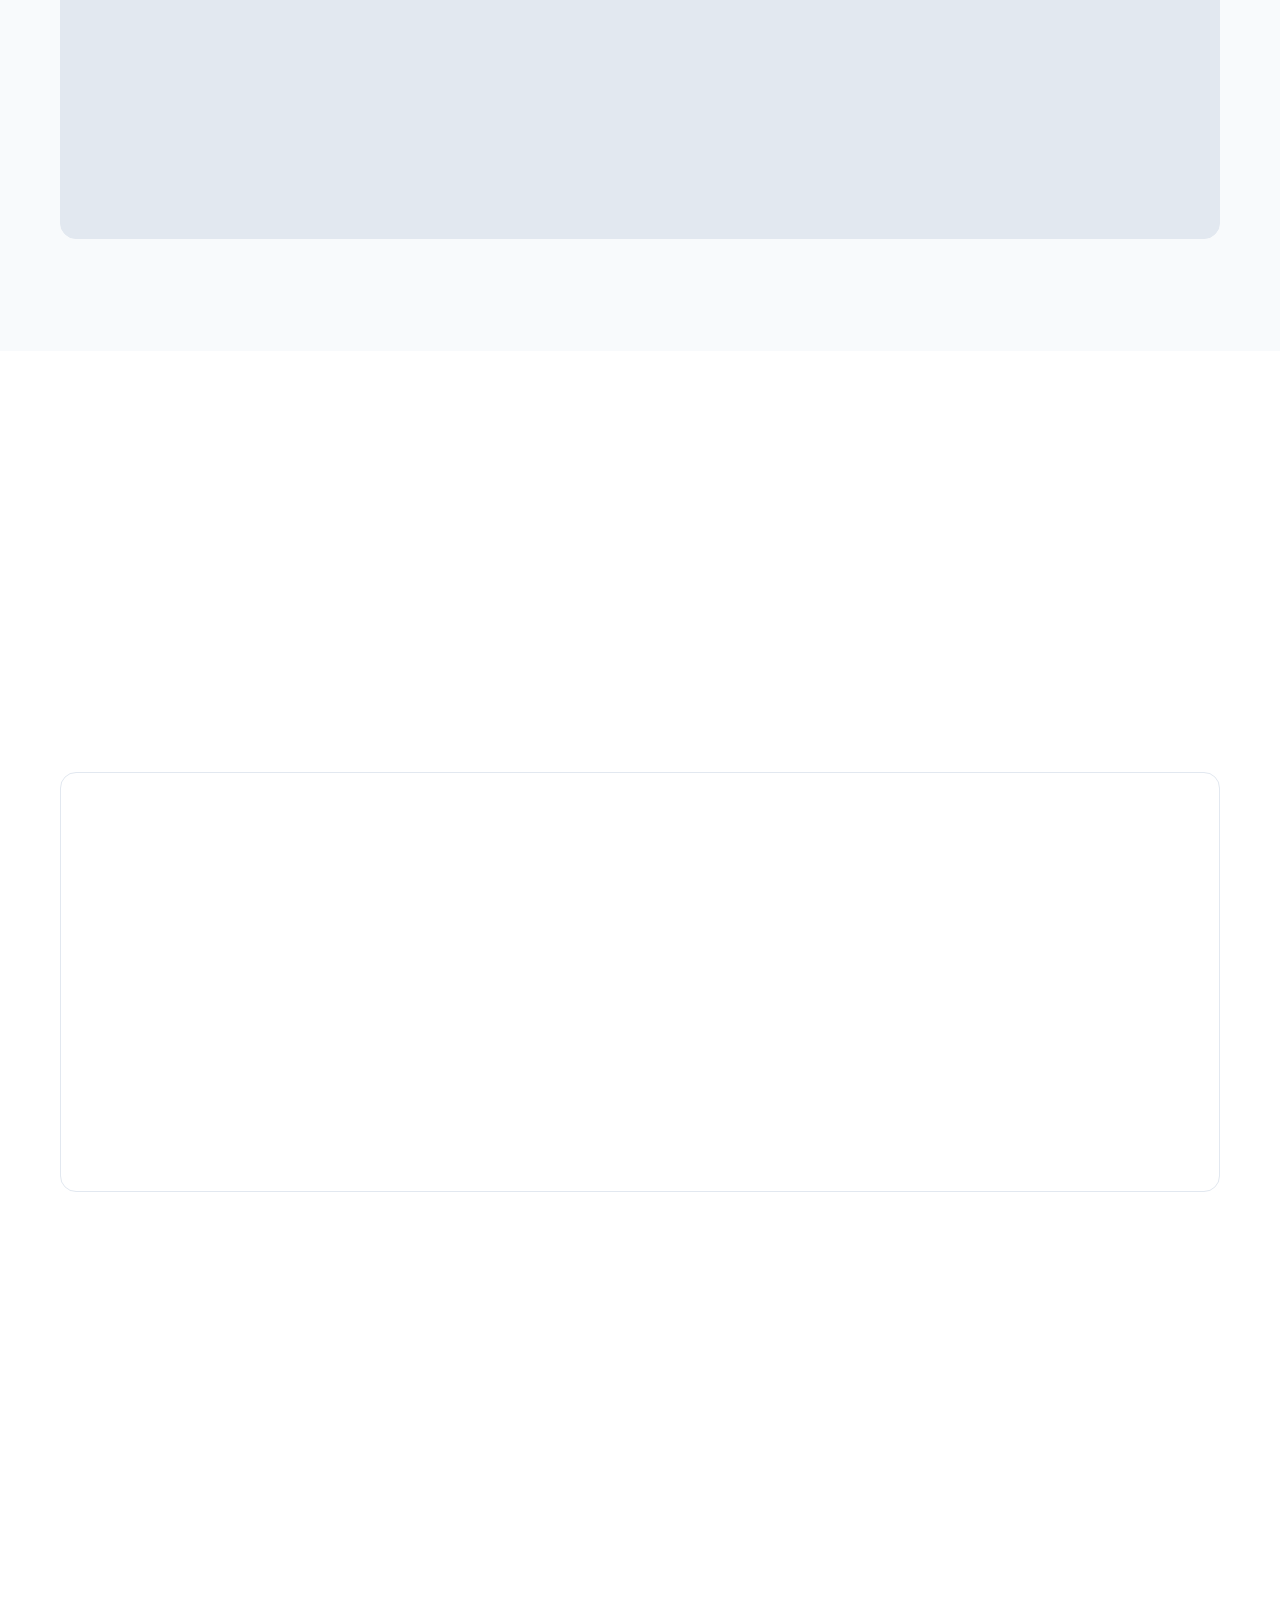
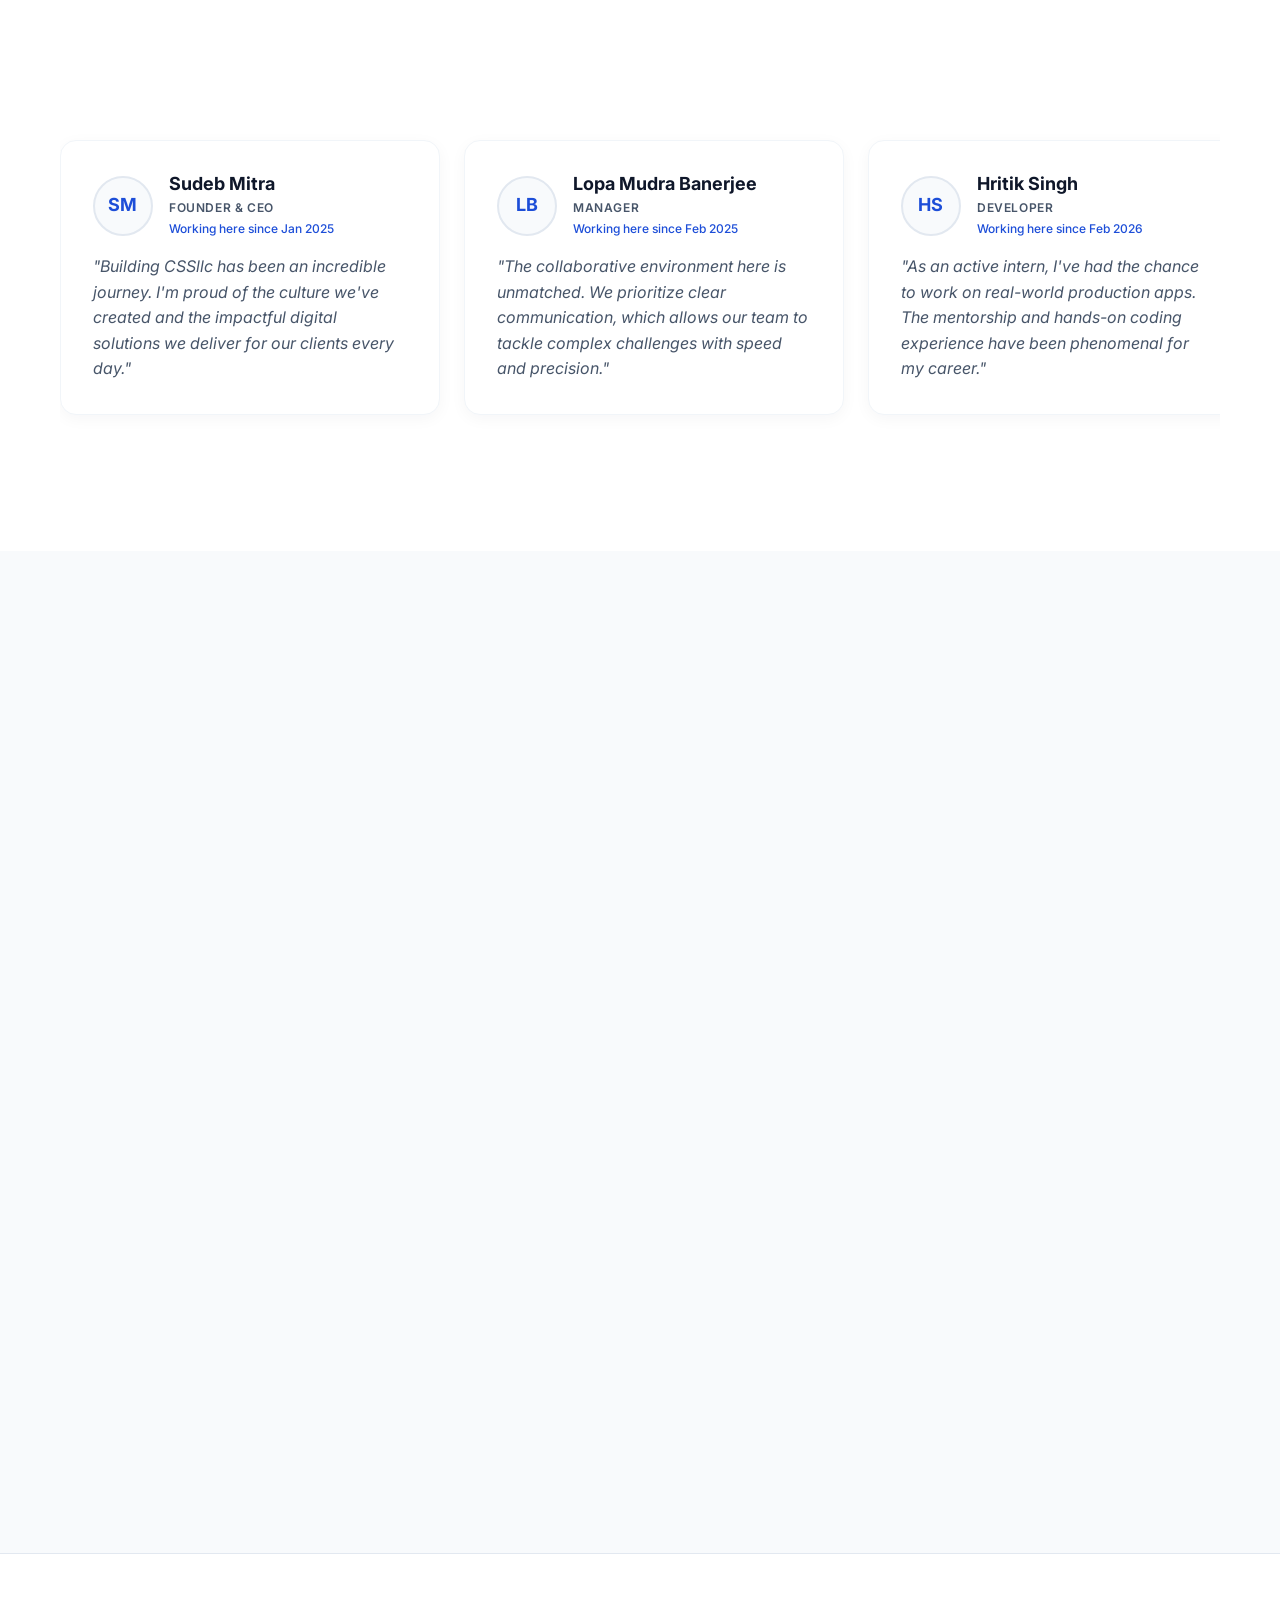
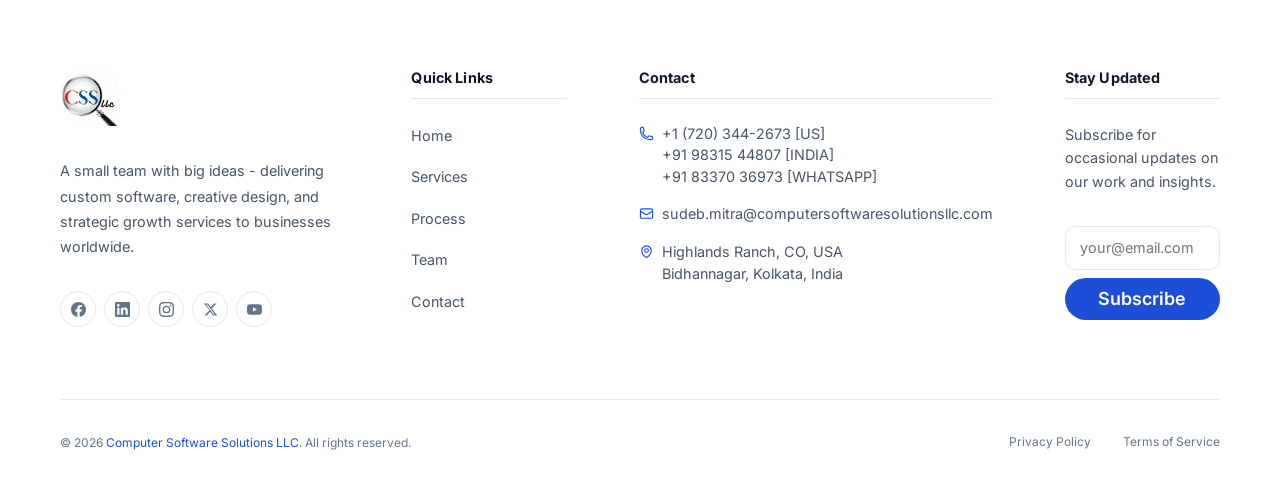
==== commit b62bfe43: "MVP" ====
--- a/index.html
+++ b/index.html
@@ -15,9 +15,9 @@
   <link rel="stylesheet" href="css/style.css" />
   <link rel="stylesheet" href="css/nav.css" />
   <link rel="stylesheet" href="css/hero.css" />
-  <link rel="stylesheet" href="css/services.css" />
+  <link rel="stylesheet" href="css/services.css?v=2" />
   <link rel="stylesheet" href="css/about.css" />
-  <link rel="stylesheet" href="css/testimonials.css" />
+  <link rel="stylesheet" href="css/testimonials.css?v=2" />
   <link rel="stylesheet" href="css/contact.css" />
   <link rel="stylesheet" href="css/footer.css" />
 </head>
@@ -202,14 +202,6 @@
           <p class="service-desc">Native and cross-platform Android apps with smooth performance, intuitive UX, and Play Store compliance.</p>
         </article>
 
-        <article class="service-card reveal" aria-label="iOS App Development">
-          <div class="service-icon" aria-hidden="true">
-            <svg xmlns="http://www.w3.org/2000/svg" fill="none" viewBox="0 0 24 24" stroke-width="1.8" stroke="currentColor"><path stroke-linecap="round" stroke-linejoin="round" d="M9 17.25v1.007a3 3 0 0 1-.879 2.122L7.5 21h9l-.621-.621A3 3 0 0 1 15 18.257V17.25m6-12V15a2.25 2.25 0 0 1-2.25 2.25H5.25A2.25 2.25 0 0 1 3 15V5.25m18 0A2.25 2.25 0 0 0 18.75 3H5.25A2.25 2.25 0 0 0 3 5.25m18 0H3"/></svg>
-          </div>
-          <h3 class="service-title">iOS App Development</h3>
-          <p class="service-desc">Premium iPhone and iPad applications crafted with attention to detail, performance, and App Store guidelines.</p>
-        </article>
-
         <article class="service-card reveal" aria-label="Web Development">
           <div class="service-icon" aria-hidden="true">
             <svg xmlns="http://www.w3.org/2000/svg" fill="none" viewBox="0 0 24 24" stroke-width="1.8" stroke="currentColor"><path stroke-linecap="round" stroke-linejoin="round" d="M12 21a9.004 9.004 0 0 0 8.716-6.747M12 21a9.004 9.004 0 0 1-8.716-6.747M12 21c2.485 0 4.5-4.03 4.5-9S14.485 3 12 3m0 18c-2.485 0-4.5-4.03-4.5-9S9.515 3 12 3m0 0a8.997 8.997 0 0 1 7.843 4.582M12 3a8.997 8.997 0 0 0-7.843 4.582m15.686 0A11.953 11.953 0 0 1 12 10.5c-2.998 0-5.74-1.1-7.843-2.918m15.686 0A8.959 8.959 0 0 1 21 12c0 .778-.099 1.533-.284 2.253m0 0A17.919 17.919 0 0 1 12 16.5c-3.162 0-6.133-.815-8.716-2.247m0 0A9.015 9.015 0 0 1 3 12c0-1.605.42-3.113 1.157-4.418"/></svg>
@@ -218,13 +210,7 @@
           <p class="service-desc">Responsive websites and full-stack web applications built with modern tech - from landing pages to enterprise portals.</p>
         </article>
 
-        <article class="service-card reveal" aria-label="UI/UX Design">
-          <div class="service-icon" aria-hidden="true">
-            <svg xmlns="http://www.w3.org/2000/svg" fill="none" viewBox="0 0 24 24" stroke-width="1.8" stroke="currentColor"><path stroke-linecap="round" stroke-linejoin="round" d="M9.53 16.122a3 3 0 0 0-5.78 1.128 2.25 2.25 0 0 1-2.4 2.245 4.5 4.5 0 0 0 8.4-2.245c0-.399-.078-.78-.22-1.128Zm0 0a15.998 15.998 0 0 0 3.388-1.62m-5.043-.025a15.994 15.994 0 0 1 1.622-3.395m3.42 3.42a15.995 15.995 0 0 0 4.764-4.648l3.876-5.814a1.151 1.151 0 0 0-1.597-1.597L14.146 6.32a15.996 15.996 0 0 0-4.649 4.763m3.42 3.42a6.776 6.776 0 0 0-3.42-3.42"/></svg>
-          </div>
-          <h3 class="service-title">Graphics Designing</h3>
-          <p class="service-desc">Visual identities, logos, social media graphics, UI mockups, and print materials that make your brand stand out.</p>
-        </article>
+
 
         <article class="service-card reveal" aria-label="Internship Program">
           <div class="service-icon" aria-hidden="true">
@@ -334,18 +320,28 @@
   ════════════════════════════════════════════════ -->
   <section id="testimonials" class="section" aria-label="Testimonials">
     <div class="container">
-
       <div class="section-header centered reveal">
         <span class="section-eyebrow">Testimonials</span>
         <h2 class="section-title">The People Behind It</h2>
         <p class="section-subtitle">
-          The CSSllc community over the years.
+          The CSSllc community over the years — scroll right to see all team members.
         </p>
-      </div>
-
-      <!-- Active Interns (Visible by default) -->
-      <div class="testimonials-grid">
-        <article class="testimonial-card reveal" aria-label="Testimonial from Sudeb Mitra">
+
+        <!-- Carousel Navigation Controls -->
+        <div class="carousel-controls">
+          <button class="carousel-arrow prev" id="testimonial-prev" aria-label="Previous testimonial">
+            <svg xmlns="http://www.w3.org/2000/svg" fill="none" viewBox="0 0 24 24" stroke-width="2.5" stroke="currentColor"><path stroke-linecap="round" stroke-linejoin="round" d="M15.75 19.5L8.25 12l7.5-7.5" /></svg>
+          </button>
+          <button class="carousel-arrow next" id="testimonial-next" aria-label="Next testimonial">
+            <svg xmlns="http://www.w3.org/2000/svg" fill="none" viewBox="0 0 24 24" stroke-width="2.5" stroke="currentColor"><path stroke-linecap="round" stroke-linejoin="round" d="M8.25 4.5l7.5 7.5-7.5 7.5" /></svg>
+          </button>
+        </div>
+      </div>
+
+      <!-- Side-by-side Carousel Container -->
+      <div class="testimonials-carousel" id="testimonials-carousel">
+
+        <article class="testimonial-card" aria-label="Testimonial from Sudeb Mitra">
           <div class="testimonial-header">
             <div class="testimonial-avatar">
               <div class="testimonial-avatar-initials" aria-hidden="true">SM</div>
@@ -361,7 +357,7 @@
           </div>
         </article>
 
-        <article class="testimonial-card reveal" aria-label="Testimonial from Lopa Mudra Banerjee">
+        <article class="testimonial-card" aria-label="Testimonial from Lopa Mudra Banerjee">
           <div class="testimonial-header">
             <div class="testimonial-avatar">
               <div class="testimonial-avatar-initials" aria-hidden="true">LB</div>
@@ -377,7 +373,7 @@
           </div>
         </article>
 
-        <article class="testimonial-card reveal" aria-label="Testimonial from Hritik Singh">
+        <article class="testimonial-card" aria-label="Testimonial from Hritik Singh">
           <div class="testimonial-header">
             <div class="testimonial-avatar">
               <div class="testimonial-avatar-initials" aria-hidden="true">HS</div>
@@ -392,69 +388,56 @@
             <p>"As an active intern, I've had the chance to work on real-world production apps. The mentorship and hands-on coding experience have been phenomenal for my career."</p>
           </div>
         </article>
-      </div>
-
-      <!-- Accordion Toggle for Ex-Interns -->
-      <div class="accordion-container reveal">
-          <button class="btn btn-outline accordion-toggle" aria-expanded="false" aria-controls="ex-interns-panel" aria-label="Expand" style="padding: 1rem; border-radius: 50%; display: inline-flex; align-items: center; justify-content: center;">
-            <svg xmlns="http://www.w3.org/2000/svg" fill="none" viewBox="0 0 24 24" stroke-width="2" stroke="currentColor" style="width: 20px; height: 20px; margin: 0;"><path stroke-linecap="round" stroke-linejoin="round" d="M19.5 8.25l-7.5 7.5-7.5-7.5" /></svg>
-          </button>
-        
-        <div id="ex-interns-panel" class="accordion-content">
-          <div class="testimonials-grid">
-            
-            <article class="testimonial-card" aria-label="Testimonial from Sanmay Das">
-              <div class="testimonial-header">
-                <div class="testimonial-avatar">
-                  <div class="testimonial-avatar-initials" aria-hidden="true">SD</div>
-                </div>
-                <div class="testimonial-info">
-                  <h3 class="testimonial-name">Sanmay Das</h3>
-                  <span class="testimonial-role">Developer</span>
-                  <span class="testimonial-date">Worked: Jan 2025 - Dec 2025</span>
-                </div>
-              </div>
-              <div class="testimonial-body">
-                <p>"My time at CSSllc was transformative. I leveled up my full-stack skills drastically and the team supported my growth every step of the way."</p>
-              </div>
-            </article>
-
-            <article class="testimonial-card" aria-label="Testimonial from Swarnava Mondal">
-              <div class="testimonial-header">
-                <div class="testimonial-avatar">
-                  <div class="testimonial-avatar-initials" aria-hidden="true">SM</div>
-                </div>
-                <div class="testimonial-info">
-                  <h3 class="testimonial-name">Swarnava Mondal</h3>
-                  <span class="testimonial-role">Designer</span>
-                  <span class="testimonial-date">Worked: Feb 2025 - Nov 2025</span>
-                </div>
-              </div>
-              <div class="testimonial-body">
-                <p>"Being able to design user interfaces that actually shipped to production was a massive boost to my portfolio. It's a great place for creative freedom."</p>
-              </div>
-            </article>
-
-            <article class="testimonial-card" aria-label="Testimonial from Anik Dutta">
-              <div class="testimonial-header">
-                <div class="testimonial-avatar">
-                  <div class="testimonial-avatar-initials" aria-hidden="true">AD</div>
-                </div>
-                <div class="testimonial-info">
-                  <h3 class="testimonial-name">Anik Dutta</h3>
-                  <span class="testimonial-role">Developer</span>
-                  <span class="testimonial-date">Worked: Mar 2025 - Jan 2026</span>
-                </div>
-              </div>
-              <div class="testimonial-body">
-                <p>"The robust code review process and emphasis on scalable architecture taught me more in a few months than I learned in years of schooling."</p>
-              </div>
-            </article>
-
-          </div>
-        </div>
-      </div>
-
+
+        <article class="testimonial-card" aria-label="Testimonial from Sanmay Das">
+          <div class="testimonial-header">
+            <div class="testimonial-avatar">
+              <div class="testimonial-avatar-initials" aria-hidden="true">SD</div>
+            </div>
+            <div class="testimonial-info">
+              <h3 class="testimonial-name">Sanmay Das</h3>
+              <span class="testimonial-role">Developer</span>
+              <span class="testimonial-date">Worked: Jan 2025 - Dec 2025</span>
+            </div>
+          </div>
+          <div class="testimonial-body">
+            <p>"My time at CSSllc was transformative. I leveled up my full-stack skills drastically and the team supported my growth every step of the way."</p>
+          </div>
+        </article>
+
+        <article class="testimonial-card" aria-label="Testimonial from Swarnava Mondal">
+          <div class="testimonial-header">
+            <div class="testimonial-avatar">
+              <div class="testimonial-avatar-initials" aria-hidden="true">SM</div>
+            </div>
+            <div class="testimonial-info">
+              <h3 class="testimonial-name">Swarnava Mondal</h3>
+              <span class="testimonial-role">Designer</span>
+              <span class="testimonial-date">Worked: Feb 2025 - Nov 2025</span>
+            </div>
+          </div>
+          <div class="testimonial-body">
+            <p>"Being able to design user interfaces that actually shipped to production was a massive boost to my portfolio. It's a great place for creative freedom."</p>
+          </div>
+        </article>
+
+        <article class="testimonial-card" aria-label="Testimonial from Anik Dutta">
+          <div class="testimonial-header">
+            <div class="testimonial-avatar">
+              <div class="testimonial-avatar-initials" aria-hidden="true">AD</div>
+            </div>
+            <div class="testimonial-info">
+              <h3 class="testimonial-name">Anik Dutta</h3>
+              <span class="testimonial-role">Developer</span>
+              <span class="testimonial-date">Worked: Mar 2025 - Jan 2026</span>
+            </div>
+          </div>
+          <div class="testimonial-body">
+            <p>"The robust code review process and emphasis on scalable architecture taught me more in a few months than I learned in years of schooling."</p>
+          </div>
+        </article>
+
+      </div>
     </div>
   </section>
 
@@ -491,10 +474,11 @@
                 <svg xmlns="http://www.w3.org/2000/svg" fill="none" viewBox="0 0 24 24" stroke-width="1.8" stroke="currentColor"><path stroke-linecap="round" stroke-linejoin="round" d="M2.25 6.75c0 8.284 6.716 15 15 15h2.25a2.25 2.25 0 0 0 2.25-2.25v-1.372c0-.516-.351-.966-.852-1.091l-4.423-1.106c-.44-.11-.902.055-1.173.417l-.97 1.293c-.282.376-.769.542-1.21.38a12.035 12.035 0 0 1-7.143-7.143c-.162-.441.004-.928.38-1.21l1.293-.97c.363-.271.527-.734.417-1.173L6.963 3.102a1.125 1.125 0 0 0-1.091-.852H4.5A2.25 2.25 0 0 0 2.25 4.5v2.25z"/></svg>
               </div>
               <div class="contact-item-body">
-                <span class="contact-item-label">Phone</span>
+                <span class="contact-item-label">Phone &amp; WhatsApp</span>
                 <span class="contact-item-value">
-                  <a href="tel:+17203434500">+1 (720) 343-4500</a><br />
-                  <a href="tel:+919830000000">+91 98300 00000</a>
+                  <a href="tel:+17203442673">+1 (720) 344-2673 [US]</a><br />
+                  <a href="tel:+919831544807">+91 98315 44807 [INDIA]</a><br />
+                  <a href="https://wa.me/918337036973" target="_blank" rel="noopener">+91 83370 36973 [WHATSAPP]</a>
                 </span>
               </div>
             </div>
@@ -507,7 +491,7 @@
               <div class="contact-item-body">
                 <span class="contact-item-label">Email</span>
                 <span class="contact-item-value">
-                  <a href="mailto:info@cssllc.in">info@cssllc.in</a>
+                  <a href="mailto:sudeb.mitra@computersoftwaresolutionsllc.com">sudeb.mitra@computersoftwaresolutionsllc.com</a>
                 </span>
               </div>
             </div>
@@ -646,11 +630,15 @@
             <ul class="footer-contact-items">
               <li class="footer-contact-item">
                 <svg xmlns="http://www.w3.org/2000/svg" fill="none" viewBox="0 0 24 24" stroke-width="1.8" stroke="currentColor" aria-hidden="true"><path stroke-linecap="round" stroke-linejoin="round" d="M2.25 6.75c0 8.284 6.716 15 15 15h2.25a2.25 2.25 0 0 0 2.25-2.25v-1.372c0-.516-.351-.966-.852-1.091l-4.423-1.106c-.44-.11-.902.055-1.173.417l-.97 1.293c-.282.376-.769.542-1.21.38a12.035 12.035 0 0 1-7.143-7.143c-.162-.441.004-.928.38-1.21l1.293-.97c.363-.271.527-.734.417-1.173L6.963 3.102a1.125 1.125 0 0 0-1.091-.852H4.5A2.25 2.25 0 0 0 2.25 4.5v2.25z"/></svg>
-                <div><a href="tel:+17203434500">+1 (720) 343-4500</a><br /><a href="tel:+919830000000">+91 98300 00000</a></div>
+                <div>
+                  <a href="tel:+17203442673">+1 (720) 344-2673 [US]</a><br />
+                  <a href="tel:+919831544807">+91 98315 44807 [INDIA]</a><br />
+                  <a href="https://wa.me/918337036973" target="_blank" rel="noopener">+91 83370 36973 [WHATSAPP]</a>
+                </div>
               </li>
               <li class="footer-contact-item">
                 <svg xmlns="http://www.w3.org/2000/svg" fill="none" viewBox="0 0 24 24" stroke-width="1.8" stroke="currentColor" aria-hidden="true"><path stroke-linecap="round" stroke-linejoin="round" d="M21.75 6.75v10.5a2.25 2.25 0 0 1-2.25 2.25h-15a2.25 2.25 0 0 1-2.25-2.25V6.75m19.5 0A2.25 2.25 0 0 0 19.5 4.5h-15a2.25 2.25 0 0 0-2.25 2.25m19.5 0v.243a2.25 2.25 0 0 1-1.07 1.916l-7.5 4.615a2.25 2.25 0 0 1-2.36 0L3.32 8.91a2.25 2.25 0 0 1-1.07-1.916V6.75"/></svg>
-                <a href="mailto:info@cssllc.in">info@cssllc.in</a>
+                <a href="mailto:sudeb.mitra@computersoftwaresolutionsllc.com">sudeb.mitra@computersoftwaresolutionsllc.com</a>
               </li>
               <li class="footer-contact-item">
                 <svg xmlns="http://www.w3.org/2000/svg" fill="none" viewBox="0 0 24 24" stroke-width="1.8" stroke="currentColor" aria-hidden="true"><path stroke-linecap="round" stroke-linejoin="round" d="M15 10.5a3 3 0 1 1-6 0 3 3 0 0 1 6 0Z"/><path stroke-linecap="round" stroke-linejoin="round" d="M19.5 10.5c0 7.142-7.5 11.25-7.5 11.25S4.5 17.642 4.5 10.5a7.5 7.5 0 1 1 15 0Z"/></svg>
--- a/css/style.css
+++ b/css/style.css
@@ -8,19 +8,20 @@
 
 /* ---------- Design Tokens ---------- */
 :root {
-  /* Colors — charcoal editorial palette */
-  --bg-primary:     #1A1A1A;
-  --bg-secondary:   #212121;
-  --bg-card:        #2A2A2A;
-  --bg-card-hover:  #333333;
-  --text-primary:   #F0EDE8;
-  --text-secondary: #9E9A94;
-  --text-muted:     #5C5855;
-  --accent:         #A89880;
-  --accent-hover:   #BFB09A;
-  --accent-light:   rgba(168, 152, 128, 0.12);
-  --border:         rgba(255, 255, 255, 0.08);
-  --border-accent:  rgba(168, 152, 128, 0.25);
+  /* Colors — Modern Blue & White light theme */
+  --bg-primary:     #FFFFFF;
+  --bg-secondary:   #F8FAFC;
+  --bg-card:        #FFFFFF;
+  --bg-card-hover:  #EFF6FF;
+  --text-primary:   #0F172A;
+  --text-secondary: #475569;
+  --text-muted:     #64748B;
+  --accent:         #1D4ED8;
+  --accent-hover:   #1E40AF;
+  --accent-light:   rgba(29, 78, 216, 0.08);
+  --border:         #E2E8F0;
+  --border-accent:  rgba(29, 78, 216, 0.3);
+  --border-light:   #F1F5F9;
 
   /* Typography */
   --font-family: 'Inter', -apple-system, BlinkMacSystemFont, 'Segoe UI', sans-serif;
@@ -60,7 +61,7 @@
   /* Layout */
   --container-max: 1240px;
   --container-px:  clamp(1.25rem, 5vw, 2.5rem);
-  --nav-height:    110px;
+  --nav-height:    80px;
 }
 
 /* ---------- Reset ---------- */
@@ -163,13 +164,14 @@
 
 .btn-primary {
   background-color: var(--accent);
-  color: var(--bg-primary);
+  color: #FFFFFF;
   padding: 1rem 2.5rem;
 }
 
 .btn-primary:hover {
-  background-color: #beb099; /* slightly lighter taupe */
+  background-color: var(--accent-hover);
   transform: translateY(-2px);
+  box-shadow: 0 8px 20px rgba(29, 78, 216, 0.25);
 }
 
 .btn-primary:focus-visible {
@@ -179,14 +181,15 @@
 
 .btn-outline {
   background: transparent;
-  color: var(--text-primary);
-  border: 1.5px solid rgba(255, 255, 255, 0.3);
+  color: var(--accent);
+  border: 1.5px solid var(--accent);
   padding: 1rem 2.5rem;
 }
 
 .btn-outline:hover {
-  border-color: var(--accent);
-  color: var(--accent);
+  border-color: var(--accent-hover);
+  background-color: var(--accent-light);
+  color: var(--accent-hover);
   transform: translateY(-1px);
 }
 
@@ -224,12 +227,12 @@
 
 /* ---------- Scrollbar ---------- */
 ::-webkit-scrollbar { width: 5px; height: 5px; }
-::-webkit-scrollbar-track { background: var(--bg-primary); }
-::-webkit-scrollbar-thumb { background: rgba(168,152,128,0.25); border-radius: 99px; }
+::-webkit-scrollbar-track { background: var(--bg-secondary); }
+::-webkit-scrollbar-thumb { background: rgba(29, 78, 216, 0.25); border-radius: 99px; }
 ::-webkit-scrollbar-thumb:hover { background: var(--accent); }
 
 /* ---------- Selection ---------- */
-::selection { background: rgba(168,152,128,0.2); color: var(--text-primary); }
+::selection { background: rgba(29, 78, 216, 0.15); color: var(--text-primary); }
 
 /* ---------- Focus ---------- */
 :focus-visible { outline: 2px solid var(--accent); outline-offset: 3px; }
@@ -256,21 +259,21 @@
 .modal-backdrop {
   position: absolute;
   inset: 0;
-  background-color: rgba(10, 10, 10, 0.85);
+  background-color: rgba(15, 23, 42, 0.5);
   backdrop-filter: blur(4px);
 }
 
 .modal-content {
   position: relative;
-  background-color: var(--bg-secondary);
-  border: 1px solid var(--border-light);
+  background-color: var(--bg-primary);
+  border: 1px solid var(--border);
   border-radius: var(--radius-lg);
   padding: var(--space-xl);
   width: 100%;
   max-width: 480px;
   transform: translateY(20px) scale(0.98);
   transition: transform var(--transition-base);
-  box-shadow: 0 20px 40px rgba(0, 0, 0, 0.5);
+  box-shadow: 0 20px 40px rgba(15, 23, 42, 0.12);
 }
 
 .modal.is-open .modal-content {
--- a/css/nav.css
+++ b/css/nav.css
@@ -12,15 +12,18 @@
   height: var(--nav-height);
   display: flex;
   align-items: center;
+  background: rgba(255, 255, 255, 0.95);
+  backdrop-filter: blur(20px);
+  -webkit-backdrop-filter: blur(20px);
+  border-bottom: 1px solid var(--border-light);
+  box-shadow: 0 2px 12px rgba(15, 23, 42, 0.03);
   transition: background var(--transition-base), backdrop-filter var(--transition-base),
               box-shadow var(--transition-base);
 }
 
 #navbar.scrolled {
-  background: rgba(26, 26, 26, 0.92);
-  backdrop-filter: blur(20px);
-  -webkit-backdrop-filter: blur(20px);
-  box-shadow: 0 1px 0 var(--border);
+  background: rgba(255, 255, 255, 0.98);
+  box-shadow: 0 4px 20px rgba(15, 23, 42, 0.06), 0 1px 0 var(--border);
 }
 
 /* ---------- Nav Inner ---------- */
@@ -119,7 +122,7 @@
   justify-content: center;
 }
 
-.hamburger:hover { background: rgba(255,255,255,0.05); }
+.hamburger:hover { background: rgba(29, 78, 216, 0.08); }
 
 .hamburger:focus-visible {
   outline: 2px solid var(--accent);
@@ -153,7 +156,7 @@
   top: var(--nav-height);
   left: 0;
   right: 0;
-  background: rgba(26, 26, 26, 0.98);
+  background: rgba(255, 255, 255, 0.98);
   backdrop-filter: blur(24px);
   -webkit-backdrop-filter: blur(24px);
   border-bottom: 1px solid var(--border);
--- a/css/hero.css
+++ b/css/hero.css
@@ -27,16 +27,16 @@
   object-position: center;
 }
 
-/* Dark overlay */
+/* Dark / Light overlay */
 .hero-bg::after {
   content: '';
   position: absolute;
   inset: 0;
   background: linear-gradient(
-    135deg,
-    rgba(26, 26, 26, 0.88) 0%,
-    rgba(26, 26, 26, 0.65) 50%,
-    rgba(26, 26, 26, 0.50) 100%
+    180deg,
+    rgba(255, 255, 255, 0.95) 0%,
+    rgba(239, 246, 255, 0.88) 50%,
+    rgba(255, 255, 255, 0.96) 100%
   );
 }
 
@@ -81,7 +81,7 @@
 
 .hero-description {
   font-size: var(--fs-md);
-  color: rgba(240, 237, 232, 0.75);
+  color: var(--text-secondary);
   line-height: 1.7;
   margin-bottom: var(--space-2xl);
   max-width: 500px;
@@ -146,7 +146,7 @@
   height: 50vw;
   min-width: 400px;
   min-height: 400px;
-  background: linear-gradient(135deg, rgba(168,152,128,0.6), rgba(168,152,128,0.05));
+  background: linear-gradient(135deg, rgba(29, 78, 216, 0.12), rgba(59, 130, 246, 0.03));
   border-radius: 50%;
   filter: blur(2px);
   animation: shapeFly1 2s cubic-bezier(0.16, 1, 0.3, 1) forwards;
@@ -157,9 +157,9 @@
   height: 25vw;
   min-width: 200px;
   min-height: 200px;
-  background: rgba(255,255,255,0.05);
+  background: rgba(255, 255, 255, 0.8);
   backdrop-filter: blur(12px);
-  border: 1px solid rgba(255,255,255,0.2);
+  border: 1px solid rgba(29, 78, 216, 0.15);
   border-radius: 40px;
   animation: shapeFly2 2.2s cubic-bezier(0.16, 1, 0.3, 1) forwards;
 }
@@ -170,6 +170,7 @@
   background: var(--accent);
   border-radius: 50%;
   filter: blur(80px);
+  opacity: 0.15;
   animation: shapeFly3 2.5s cubic-bezier(0.16, 1, 0.3, 1) forwards;
 }
 
@@ -177,7 +178,7 @@
   width: 40vw;
   height: 15vw;
   border-radius: 200px;
-  border: 3px solid rgba(168,152,128,0.4);
+  border: 3px solid rgba(29, 78, 216, 0.2);
   animation: shapeFly4 2.8s cubic-bezier(0.16, 1, 0.3, 1) forwards;
 }
 
@@ -222,8 +223,8 @@
   display: flex;
   align-items: center;
   justify-content: space-between;
-  border-top: 1px solid rgba(255,255,255,0.08);
-  background: linear-gradient(to top, rgba(26,26,26,0.6), transparent);
+  border-top: 1px solid var(--border);
+  background: linear-gradient(to top, rgba(248, 250, 252, 0.95), transparent);
 }
 
 .hero-stats {
@@ -284,9 +285,9 @@
   .hero-bg::after {
     background: linear-gradient(
       to top,
-      rgba(26,26,26,0.95) 0%,
-      rgba(26,26,26,0.55) 50%,
-      rgba(26,26,26,0.25) 100%
+      rgba(255, 255, 255, 0.98) 0%,
+      rgba(239, 246, 255, 0.85) 50%,
+      rgba(255, 255, 255, 0.75) 100%
     );
   }
 
--- a/css/services.css
+++ b/css/services.css
@@ -10,7 +10,7 @@
 /* ---------- Services Grid ---------- */
 .services-grid {
   display: grid;
-  grid-template-columns: repeat(4, 1fr);
+  grid-template-columns: repeat(3, 1fr);
   gap: 1px;
   background: var(--border);
   border: 1px solid var(--border);
@@ -46,7 +46,7 @@
 }
 
 .service-card:hover .service-icon {
-  background: rgba(168, 152, 128, 0.2);
+  background: rgba(29, 78, 216, 0.16);
 }
 
 .service-icon svg {
--- a/css/testimonials.css
+++ b/css/testimonials.css
@@ -1,34 +1,101 @@
 /* ============================================================
    CSSLLC — Testimonials Section
-   testimonials.css | 3-column grid, accordion for ex-interns
+   testimonials.css | Side-by-side horizontal carousel
    ============================================================ */
 
 #testimonials {
   background: var(--bg-primary);
+  position: relative;
 }
 
-/* ---------- Testimonials Grid ---------- */
-.testimonials-grid {
-  display: grid;
-  grid-template-columns: repeat(3, 1fr);
-  gap: var(--space-xl);
+/* ---------- Carousel Controls ---------- */
+.carousel-controls {
+  display: flex;
+  align-items: center;
+  justify-content: center;
+  gap: var(--space-md);
+  margin-top: var(--space-md);
+}
+
+.carousel-arrow {
+  width: 44px;
+  height: 44px;
+  border-radius: 50%;
+  background: var(--bg-card);
+  border: 1px solid var(--border);
+  color: var(--text-primary);
+  display: inline-flex;
+  align-items: center;
+  justify-content: center;
+  cursor: pointer;
+  box-shadow: 0 2px 10px rgba(15, 23, 42, 0.05);
+  transition: all var(--transition-fast);
+}
+
+.carousel-arrow:hover {
+  background: var(--accent);
+  color: #ffffff;
+  border-color: var(--accent);
+  transform: translateY(-2px);
+  box-shadow: 0 6px 16px rgba(29, 78, 216, 0.25);
+}
+
+.carousel-arrow svg {
+  width: 20px;
+  height: 20px;
+}
+
+/* ---------- Side-by-Side Carousel Container ---------- */
+.testimonials-carousel {
+  display: flex;
+  flex-wrap: nowrap;
+  gap: var(--space-lg);
+  overflow-x: auto;
+  scroll-snap-type: x mandatory;
+  padding: 16px 8px 24px 8px;
+  margin-top: var(--space-lg);
+  -webkit-overflow-scrolling: touch;
+  scrollbar-width: thin;
+  scrollbar-color: var(--accent) var(--bg-secondary);
+  cursor: grab;
+}
+
+.testimonials-carousel:active {
+  cursor: grabbing;
+}
+
+.testimonials-carousel::-webkit-scrollbar {
+  height: 6px;
+}
+
+.testimonials-carousel::-webkit-scrollbar-track {
+  background: var(--bg-secondary);
+  border-radius: var(--radius-pill);
+}
+
+.testimonials-carousel::-webkit-scrollbar-thumb {
+  background: var(--accent);
+  border-radius: var(--radius-pill);
 }
 
 /* ---------- Testimonial Card ---------- */
 .testimonial-card {
-  background: var(--bg-secondary);
+  flex: 0 0 clamp(300px, 32vw, 380px);
+  scroll-snap-align: start;
+  background: var(--bg-card);
   border: 1px solid var(--border-light);
   border-radius: var(--radius-lg);
   padding: var(--space-xl);
   display: flex;
   flex-direction: column;
   gap: var(--space-md);
+  box-shadow: 0 4px 16px rgba(15, 23, 42, 0.04);
   transition: transform var(--transition-base), box-shadow var(--transition-base), border-color var(--transition-base);
 }
 
 .testimonial-card:hover {
   transform: translateY(-5px);
-  box-shadow: 0 20px 40px rgba(0, 0, 0, 0.4);
+  box-shadow: 0 16px 36px rgba(15, 23, 42, 0.08);
   border-color: var(--border-accent);
 }
 
@@ -42,8 +109,8 @@
 /* ---------- Avatar ---------- */
 .testimonial-avatar {
   position: relative;
-  width: 70px;
-  height: 70px;
+  width: 60px;
+  height: 60px;
   flex-shrink: 0;
 }
 
@@ -51,7 +118,7 @@
   width: 100%;
   height: 100%;
   border-radius: 50%;
-  background: var(--bg-card);
+  background: var(--bg-secondary);
   border: 2px solid var(--border);
   display: flex;
   align-items: center;
@@ -79,7 +146,7 @@
   font-weight: 700;
   color: var(--text-primary);
   line-height: 1.2;
-  margin-bottom: 4px;
+  margin-bottom: 3px;
 }
 
 .testimonial-role {
@@ -110,65 +177,10 @@
   position: relative;
 }
 
-/* ---------- Accordion ---------- */
-.accordion-container {
-  margin-top: var(--space-2xl);
-  display: flex;
-  flex-direction: column;
-  align-items: center;
+/* ---------- Responsive ---------- */
+@media (max-width: 768px) {
+  .testimonial-card {
+    flex: 0 0 clamp(270px, 80vw, 320px);
+    padding: var(--space-lg);
+  }
 }
-
-.accordion-toggle {
-  display: inline-flex;
-  align-items: center;
-  gap: var(--space-sm);
-  background: var(--bg-secondary);
-  border: 1px solid var(--border-light);
-  color: var(--text-primary);
-  padding: 1rem 2.5rem;
-  font-size: var(--fs-md);
-  font-weight: 600;
-  border-radius: var(--radius-pill);
-  cursor: pointer;
-  transition: all var(--transition-base);
-}
-
-.accordion-toggle:hover {
-  background: var(--bg-card-hover);
-  border-color: var(--border-accent);
-}
-
-.accordion-toggle svg {
-  width: 20px;
-  height: 20px;
-  transition: transform var(--transition-base);
-}
-
-.accordion-toggle[aria-expanded="true"] svg {
-  transform: rotate(180deg);
-}
-
-.accordion-content {
-  width: 100%;
-  max-height: 0;
-  overflow: hidden;
-  opacity: 0;
-  transition: max-height 0.6s cubic-bezier(0.16, 1, 0.3, 1), opacity 0.6s ease;
-  margin-top: 0;
-}
-
-.accordion-content.is-open {
-  max-height: 2000px; /* large enough to fit content */
-  opacity: 1;
-  margin-top: var(--space-xl);
-}
-
-/* ---------- Responsive ---------- */
-@media (max-width: 1100px) {
-  .testimonials-grid { grid-template-columns: repeat(2, 1fr); }
-}
-
-@media (max-width: 768px) {
-  .testimonials-grid { grid-template-columns: 1fr; }
-  .testimonial-card { padding: var(--space-lg); }
-}
--- a/css/contact.css
+++ b/css/contact.css
@@ -59,7 +59,7 @@
 }
 
 .contact-item:hover .contact-icon {
-  background: rgba(168, 152, 128, 0.2);
+  background: rgba(29, 78, 216, 0.16);
 }
 
 .contact-icon svg {
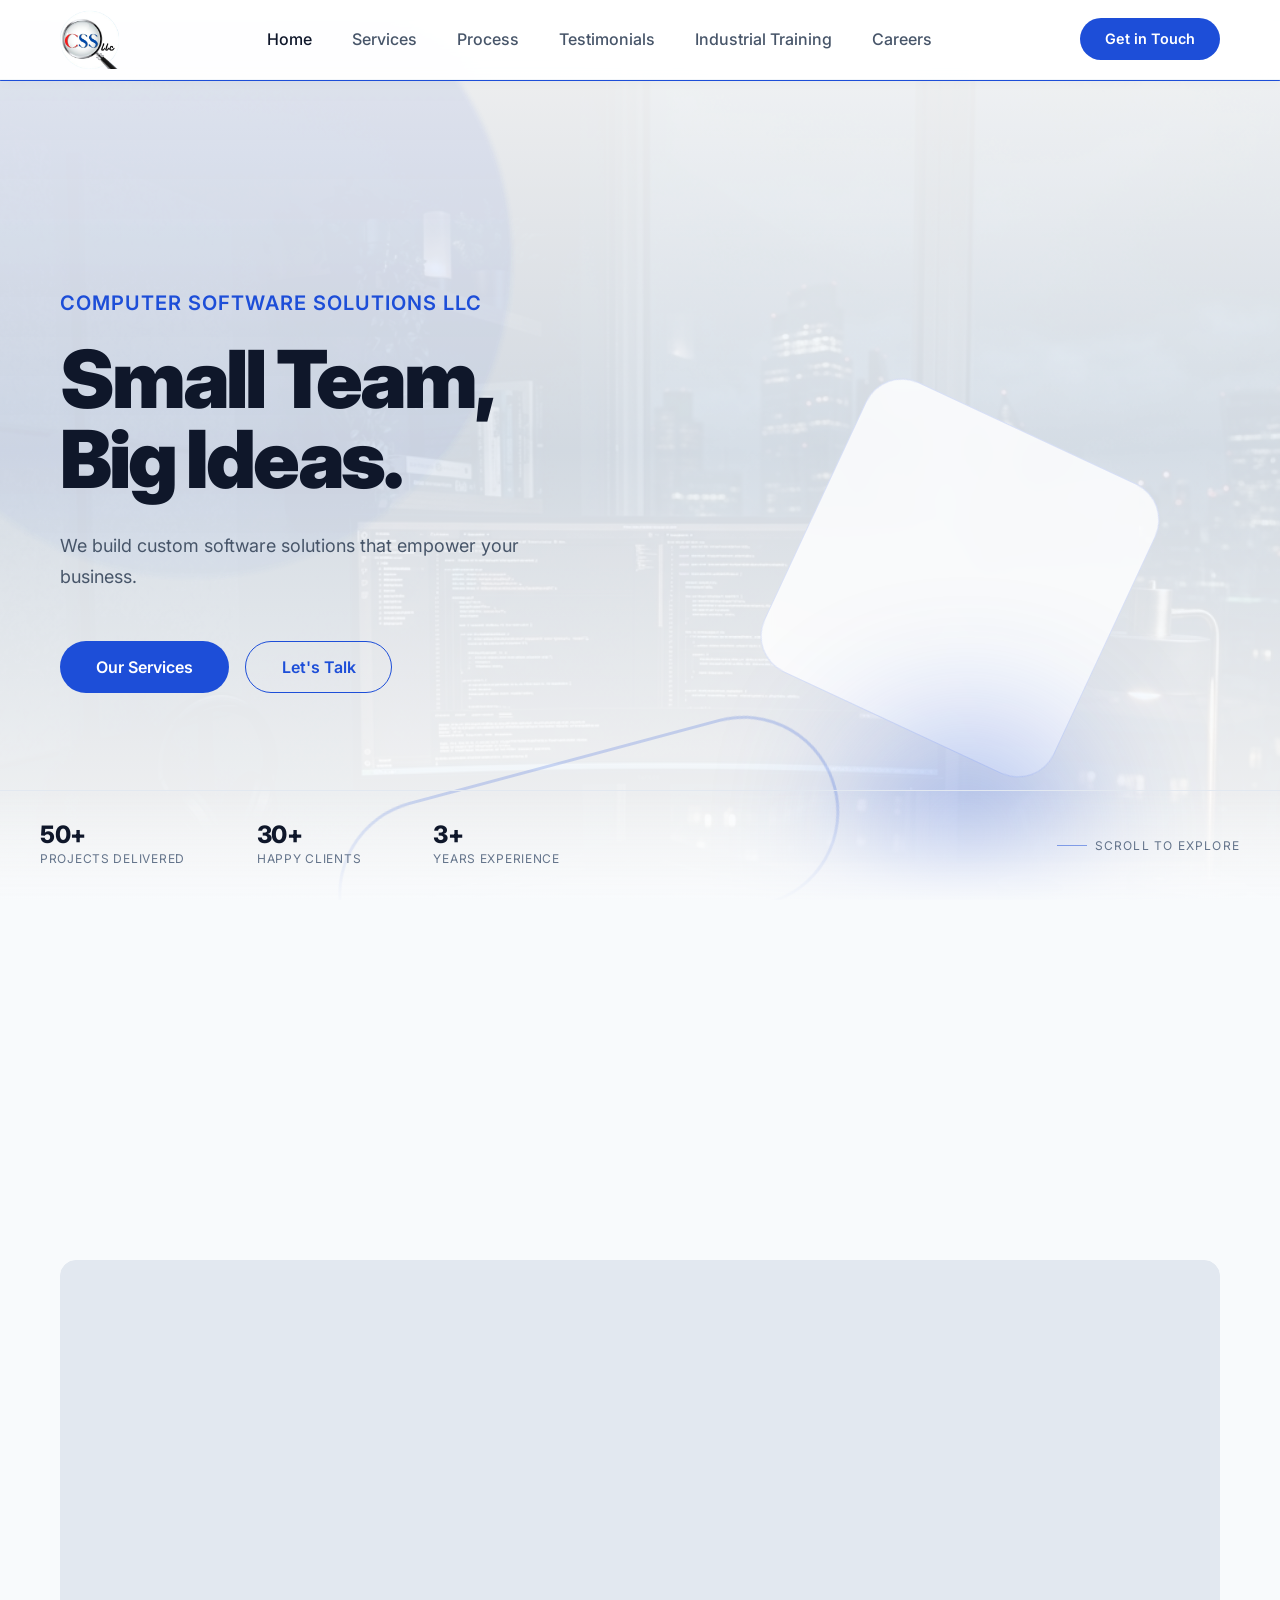
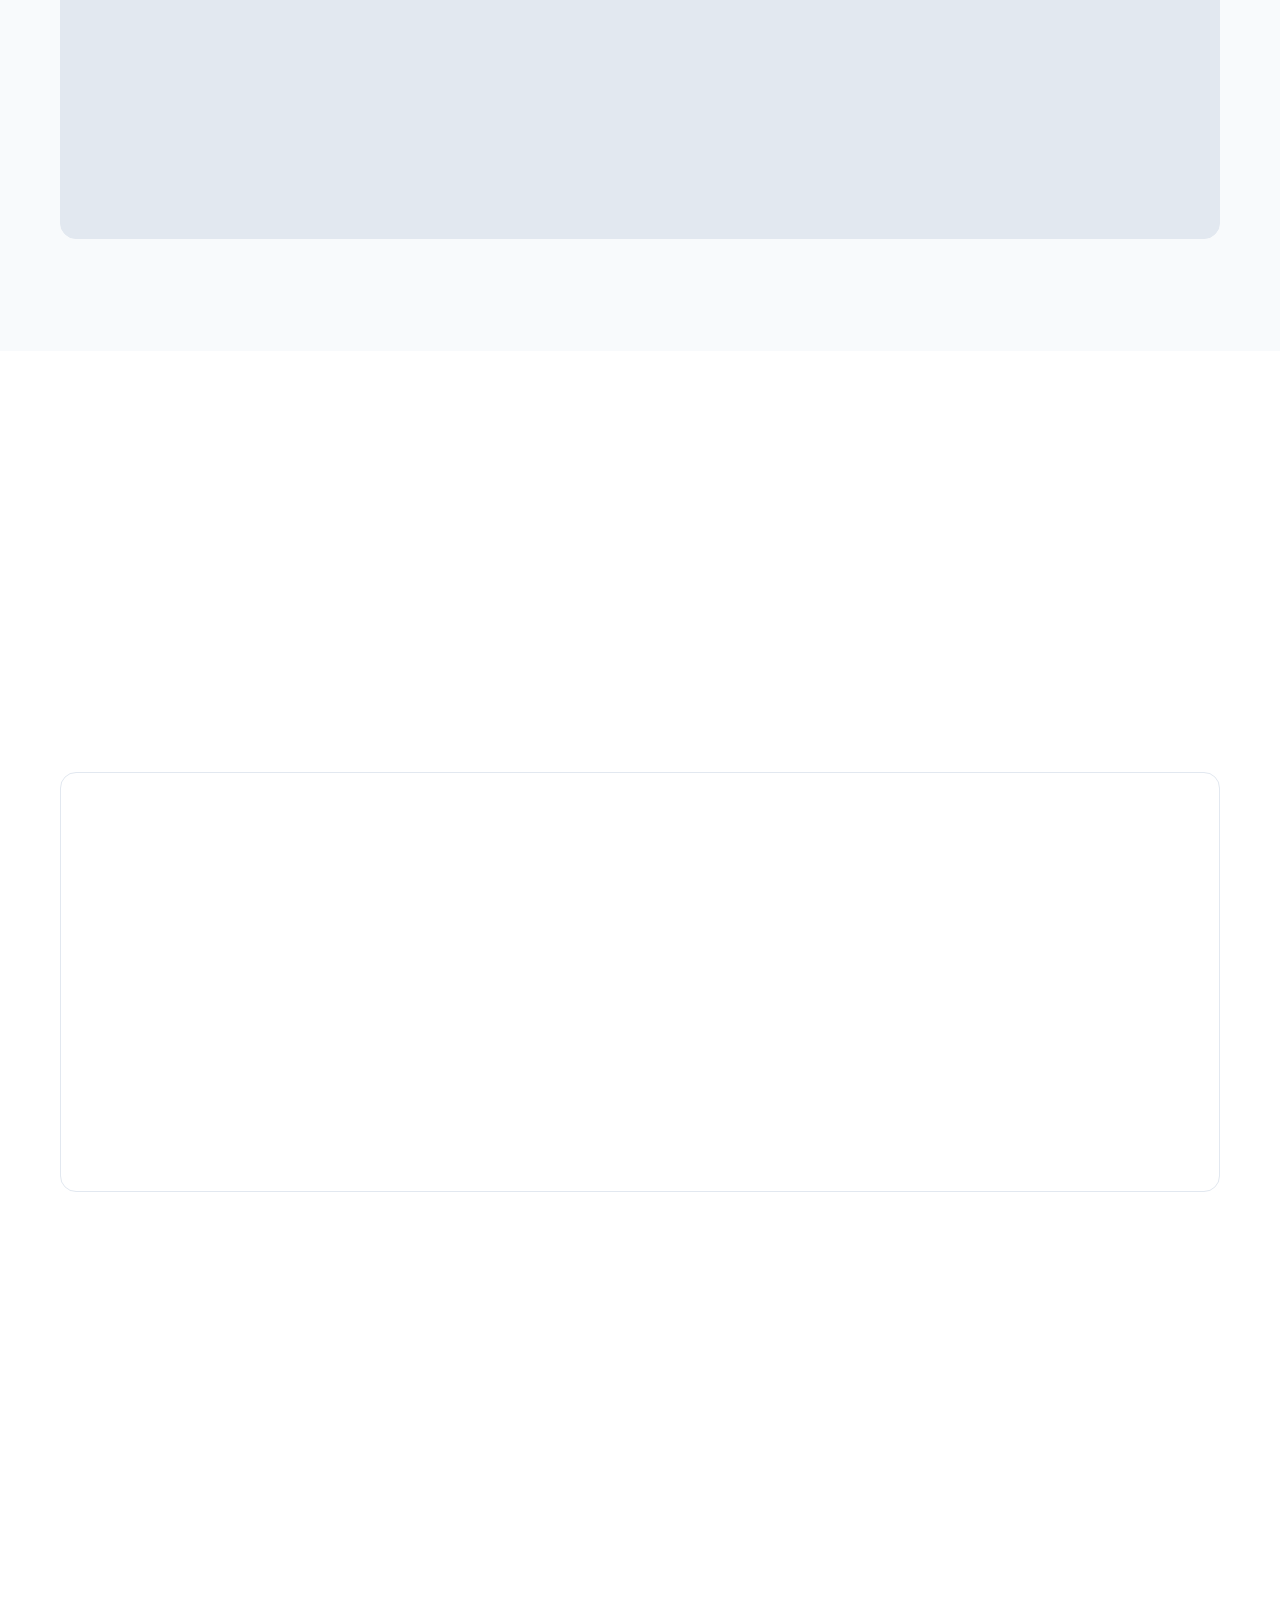
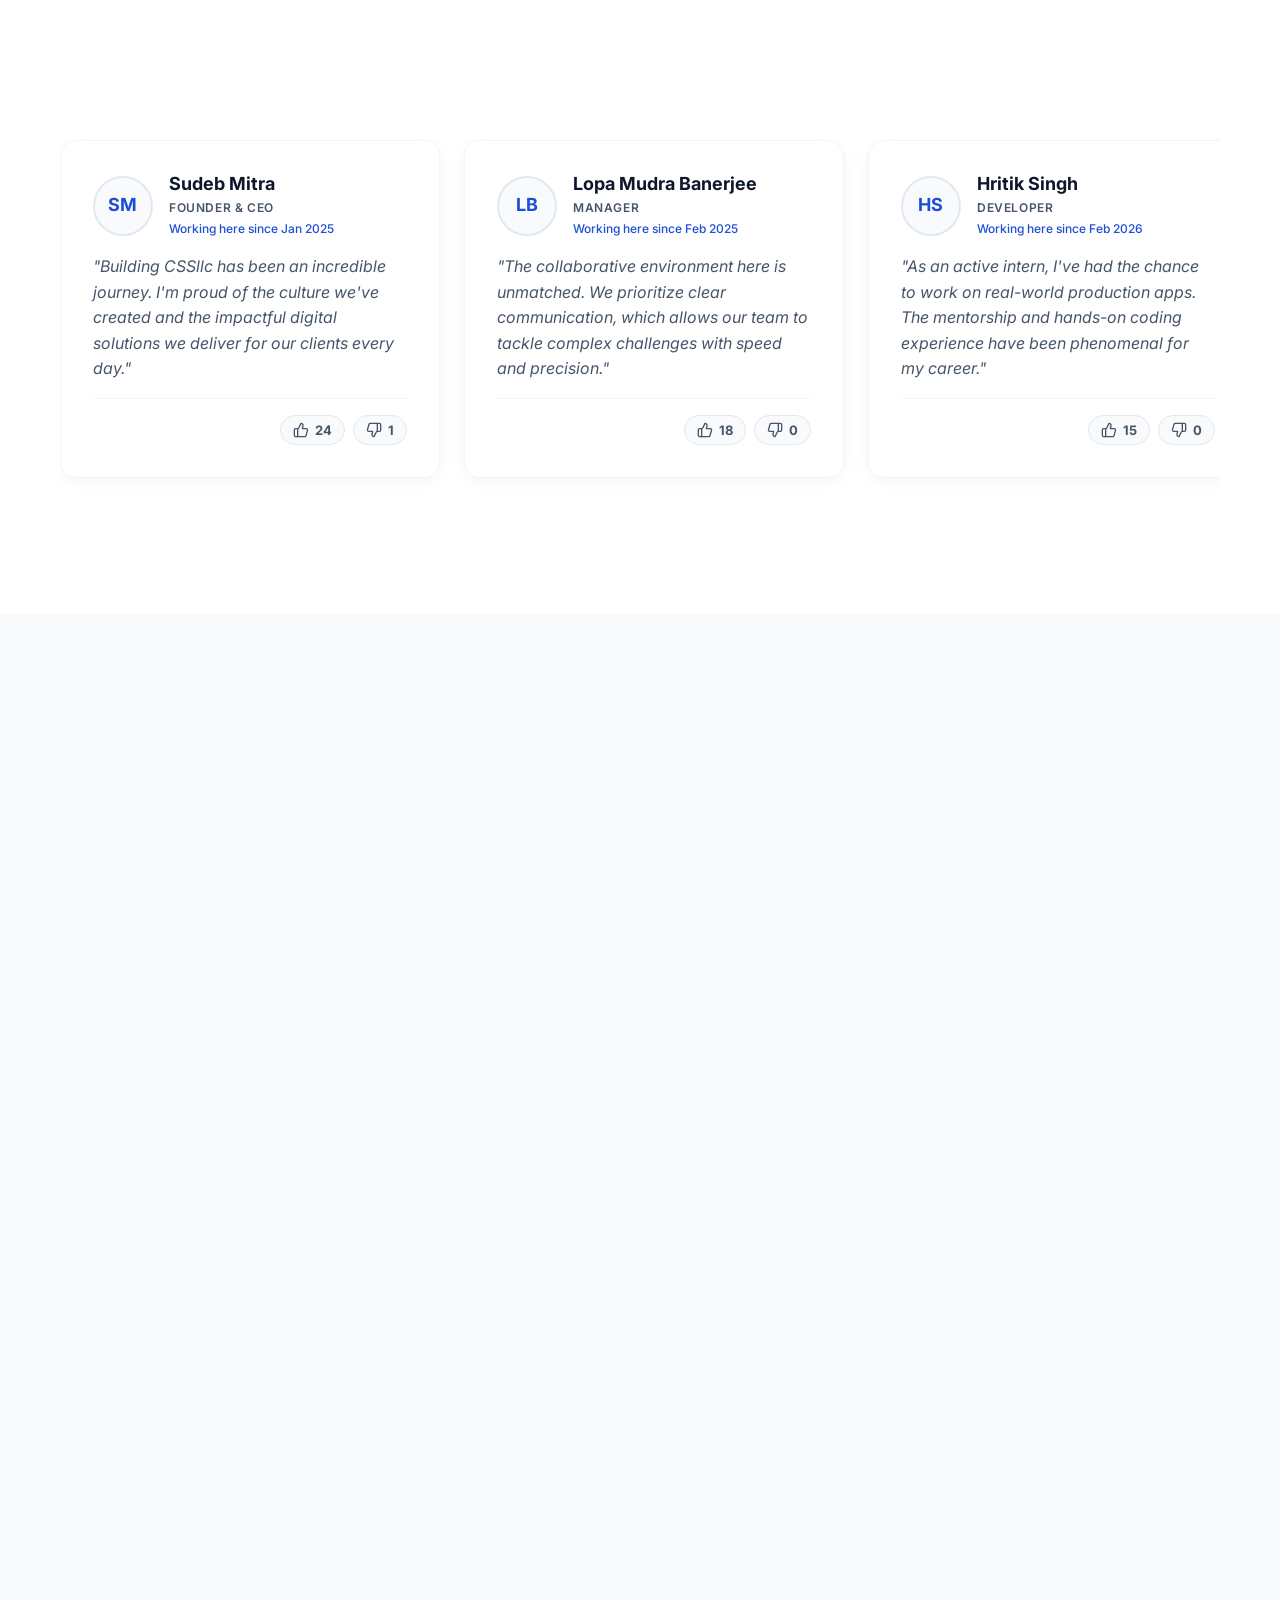
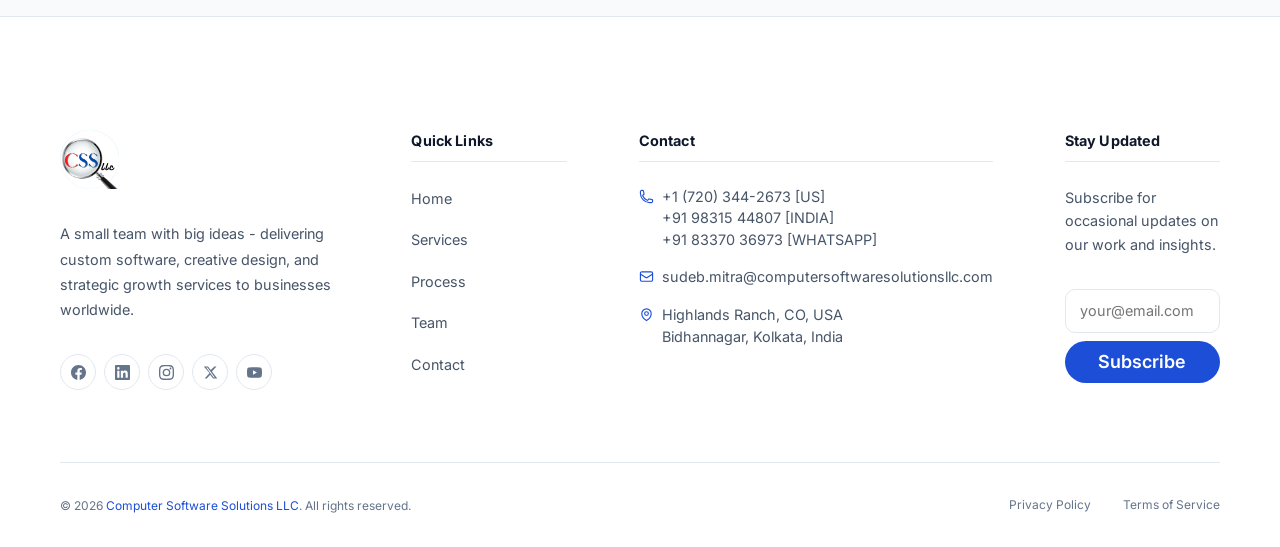
==== commit e684f010: "Touch UPs" ====
--- a/index.html
+++ b/index.html
@@ -355,6 +355,18 @@
           <div class="testimonial-body">
             <p>"Building CSSllc has been an incredible journey. I'm proud of the culture we've created and the impactful digital solutions we deliver for our clients every day."</p>
           </div>
+          <div class="testimonial-footer">
+            <div class="testimonial-reactions" data-testimonial-id="sudeb-mitra">
+              <button class="reaction-btn like-btn" aria-label="Like testimonial by Sudeb Mitra">
+                <svg xmlns="http://www.w3.org/2000/svg" width="16" height="16" viewBox="0 0 24 24" fill="none" stroke="currentColor" stroke-width="2" stroke-linecap="round" stroke-linejoin="round" class="reaction-icon"><path d="M7 10v12"/><path d="M15 5.88 14 10h5.83a2 2 0 0 1 1.92 2.56l-2.33 8A2 2 0 0 1 17.5 22H4a2 2 0 0 1-2-2v-8a2 2 0 0 1 2-2h2.76a2 2 0 0 0 1.79-1.11L12 2a3.13 3.13 0 0 1 3 3.88Z"/></svg>
+                <span class="count-badge like-count">24</span>
+              </button>
+              <button class="reaction-btn dislike-btn" aria-label="Dislike testimonial by Sudeb Mitra">
+                <svg xmlns="http://www.w3.org/2000/svg" width="16" height="16" viewBox="0 0 24 24" fill="none" stroke="currentColor" stroke-width="2" stroke-linecap="round" stroke-linejoin="round" class="reaction-icon"><path d="M17 14V2"/><path d="M9 18.12 10 14H4.17a2 2 0 0 1-1.92-2.56l2.33-8A2 2 0 0 1 6.5 2H20a2 2 0 0 1 2 2v8a2 2 0 0 1-2 2h-2.76a2 2 0 0 0-1.79 1.11L12 22a3.13 3.13 0 0 1-3-3.88Z"/></svg>
+                <span class="count-badge dislike-count">1</span>
+              </button>
+            </div>
+          </div>
         </article>
 
         <article class="testimonial-card" aria-label="Testimonial from Lopa Mudra Banerjee">
@@ -371,6 +383,18 @@
           <div class="testimonial-body">
             <p>"The collaborative environment here is unmatched. We prioritize clear communication, which allows our team to tackle complex challenges with speed and precision."</p>
           </div>
+          <div class="testimonial-footer">
+            <div class="testimonial-reactions" data-testimonial-id="lopa-banerjee">
+              <button class="reaction-btn like-btn" aria-label="Like testimonial by Lopa Mudra Banerjee">
+                <svg xmlns="http://www.w3.org/2000/svg" width="16" height="16" viewBox="0 0 24 24" fill="none" stroke="currentColor" stroke-width="2" stroke-linecap="round" stroke-linejoin="round" class="reaction-icon"><path d="M7 10v12"/><path d="M15 5.88 14 10h5.83a2 2 0 0 1 1.92 2.56l-2.33 8A2 2 0 0 1 17.5 22H4a2 2 0 0 1-2-2v-8a2 2 0 0 1 2-2h2.76a2 2 0 0 0 1.79-1.11L12 2a3.13 3.13 0 0 1 3 3.88Z"/></svg>
+                <span class="count-badge like-count">18</span>
+              </button>
+              <button class="reaction-btn dislike-btn" aria-label="Dislike testimonial by Lopa Mudra Banerjee">
+                <svg xmlns="http://www.w3.org/2000/svg" width="16" height="16" viewBox="0 0 24 24" fill="none" stroke="currentColor" stroke-width="2" stroke-linecap="round" stroke-linejoin="round" class="reaction-icon"><path d="M17 14V2"/><path d="M9 18.12 10 14H4.17a2 2 0 0 1-1.92-2.56l2.33-8A2 2 0 0 1 6.5 2H20a2 2 0 0 1 2 2v8a2 2 0 0 1-2 2h-2.76a2 2 0 0 0-1.79 1.11L12 22a3.13 3.13 0 0 1-3-3.88Z"/></svg>
+                <span class="count-badge dislike-count">0</span>
+              </button>
+            </div>
+          </div>
         </article>
 
         <article class="testimonial-card" aria-label="Testimonial from Hritik Singh">
@@ -387,6 +411,18 @@
           <div class="testimonial-body">
             <p>"As an active intern, I've had the chance to work on real-world production apps. The mentorship and hands-on coding experience have been phenomenal for my career."</p>
           </div>
+          <div class="testimonial-footer">
+            <div class="testimonial-reactions" data-testimonial-id="hritik-singh">
+              <button class="reaction-btn like-btn" aria-label="Like testimonial by Hritik Singh">
+                <svg xmlns="http://www.w3.org/2000/svg" width="16" height="16" viewBox="0 0 24 24" fill="none" stroke="currentColor" stroke-width="2" stroke-linecap="round" stroke-linejoin="round" class="reaction-icon"><path d="M7 10v12"/><path d="M15 5.88 14 10h5.83a2 2 0 0 1 1.92 2.56l-2.33 8A2 2 0 0 1 17.5 22H4a2 2 0 0 1-2-2v-8a2 2 0 0 1 2-2h2.76a2 2 0 0 0 1.79-1.11L12 2a3.13 3.13 0 0 1 3 3.88Z"/></svg>
+                <span class="count-badge like-count">15</span>
+              </button>
+              <button class="reaction-btn dislike-btn" aria-label="Dislike testimonial by Hritik Singh">
+                <svg xmlns="http://www.w3.org/2000/svg" width="16" height="16" viewBox="0 0 24 24" fill="none" stroke="currentColor" stroke-width="2" stroke-linecap="round" stroke-linejoin="round" class="reaction-icon"><path d="M17 14V2"/><path d="M9 18.12 10 14H4.17a2 2 0 0 1-1.92-2.56l2.33-8A2 2 0 0 1 6.5 2H20a2 2 0 0 1 2 2v8a2 2 0 0 1-2 2h-2.76a2 2 0 0 0-1.79 1.11L12 22a3.13 3.13 0 0 1-3-3.88Z"/></svg>
+                <span class="count-badge dislike-count">0</span>
+              </button>
+            </div>
+          </div>
         </article>
 
         <article class="testimonial-card" aria-label="Testimonial from Sanmay Das">
@@ -403,6 +439,18 @@
           <div class="testimonial-body">
             <p>"My time at CSSllc was transformative. I leveled up my full-stack skills drastically and the team supported my growth every step of the way."</p>
           </div>
+          <div class="testimonial-footer">
+            <div class="testimonial-reactions" data-testimonial-id="sanmay-das">
+              <button class="reaction-btn like-btn" aria-label="Like testimonial by Sanmay Das">
+                <svg xmlns="http://www.w3.org/2000/svg" width="16" height="16" viewBox="0 0 24 24" fill="none" stroke="currentColor" stroke-width="2" stroke-linecap="round" stroke-linejoin="round" class="reaction-icon"><path d="M7 10v12"/><path d="M15 5.88 14 10h5.83a2 2 0 0 1 1.92 2.56l-2.33 8A2 2 0 0 1 17.5 22H4a2 2 0 0 1-2-2v-8a2 2 0 0 1 2-2h2.76a2 2 0 0 0 1.79-1.11L12 2a3.13 3.13 0 0 1 3 3.88Z"/></svg>
+                <span class="count-badge like-count">12</span>
+              </button>
+              <button class="reaction-btn dislike-btn" aria-label="Dislike testimonial by Sanmay Das">
+                <svg xmlns="http://www.w3.org/2000/svg" width="16" height="16" viewBox="0 0 24 24" fill="none" stroke="currentColor" stroke-width="2" stroke-linecap="round" stroke-linejoin="round" class="reaction-icon"><path d="M17 14V2"/><path d="M9 18.12 10 14H4.17a2 2 0 0 1-1.92-2.56l2.33-8A2 2 0 0 1 6.5 2H20a2 2 0 0 1 2 2v8a2 2 0 0 1-2 2h-2.76a2 2 0 0 0-1.79 1.11L12 22a3.13 3.13 0 0 1-3-3.88Z"/></svg>
+                <span class="count-badge dislike-count">1</span>
+              </button>
+            </div>
+          </div>
         </article>
 
         <article class="testimonial-card" aria-label="Testimonial from Swarnava Mondal">
@@ -419,6 +467,18 @@
           <div class="testimonial-body">
             <p>"Being able to design user interfaces that actually shipped to production was a massive boost to my portfolio. It's a great place for creative freedom."</p>
           </div>
+          <div class="testimonial-footer">
+            <div class="testimonial-reactions" data-testimonial-id="swarnava-mondal">
+              <button class="reaction-btn like-btn" aria-label="Like testimonial by Swarnava Mondal">
+                <svg xmlns="http://www.w3.org/2000/svg" width="16" height="16" viewBox="0 0 24 24" fill="none" stroke="currentColor" stroke-width="2" stroke-linecap="round" stroke-linejoin="round" class="reaction-icon"><path d="M7 10v12"/><path d="M15 5.88 14 10h5.83a2 2 0 0 1 1.92 2.56l-2.33 8A2 2 0 0 1 17.5 22H4a2 2 0 0 1-2-2v-8a2 2 0 0 1 2-2h2.76a2 2 0 0 0 1.79-1.11L12 2a3.13 3.13 0 0 1 3 3.88Z"/></svg>
+                <span class="count-badge like-count">19</span>
+              </button>
+              <button class="reaction-btn dislike-btn" aria-label="Dislike testimonial by Swarnava Mondal">
+                <svg xmlns="http://www.w3.org/2000/svg" width="16" height="16" viewBox="0 0 24 24" fill="none" stroke="currentColor" stroke-width="2" stroke-linecap="round" stroke-linejoin="round" class="reaction-icon"><path d="M17 14V2"/><path d="M9 18.12 10 14H4.17a2 2 0 0 1-1.92-2.56l2.33-8A2 2 0 0 1 6.5 2H20a2 2 0 0 1 2 2v8a2 2 0 0 1-2 2h-2.76a2 2 0 0 0-1.79 1.11L12 22a3.13 3.13 0 0 1-3-3.88Z"/></svg>
+                <span class="count-badge dislike-count">0</span>
+              </button>
+            </div>
+          </div>
         </article>
 
         <article class="testimonial-card" aria-label="Testimonial from Anik Dutta">
@@ -434,6 +494,18 @@
           </div>
           <div class="testimonial-body">
             <p>"The robust code review process and emphasis on scalable architecture taught me more in a few months than I learned in years of schooling."</p>
+          </div>
+          <div class="testimonial-footer">
+            <div class="testimonial-reactions" data-testimonial-id="anik-dutta">
+              <button class="reaction-btn like-btn" aria-label="Like testimonial by Anik Dutta">
+                <svg xmlns="http://www.w3.org/2000/svg" width="16" height="16" viewBox="0 0 24 24" fill="none" stroke="currentColor" stroke-width="2" stroke-linecap="round" stroke-linejoin="round" class="reaction-icon"><path d="M7 10v12"/><path d="M15 5.88 14 10h5.83a2 2 0 0 1 1.92 2.56l-2.33 8A2 2 0 0 1 17.5 22H4a2 2 0 0 1-2-2v-8a2 2 0 0 1 2-2h2.76a2 2 0 0 0 1.79-1.11L12 2a3.13 3.13 0 0 1 3 3.88Z"/></svg>
+                <span class="count-badge like-count">14</span>
+              </button>
+              <button class="reaction-btn dislike-btn" aria-label="Dislike testimonial by Anik Dutta">
+                <svg xmlns="http://www.w3.org/2000/svg" width="16" height="16" viewBox="0 0 24 24" fill="none" stroke="currentColor" stroke-width="2" stroke-linecap="round" stroke-linejoin="round" class="reaction-icon"><path d="M17 14V2"/><path d="M9 18.12 10 14H4.17a2 2 0 0 1-1.92-2.56l2.33-8A2 2 0 0 1 6.5 2H20a2 2 0 0 1 2 2v8a2 2 0 0 1-2 2h-2.76a2 2 0 0 0-1.79 1.11L12 22a3.13 3.13 0 0 1-3-3.88Z"/></svg>
+                <span class="count-badge dislike-count">2</span>
+              </button>
+            </div>
           </div>
         </article>
 
--- a/css/testimonials.css
+++ b/css/testimonials.css
@@ -177,6 +177,111 @@
   position: relative;
 }
 
+/* ---------- Footer & Reactions ---------- */
+.testimonial-footer {
+  margin-top: auto;
+  padding-top: var(--space-md);
+  border-top: 1px solid var(--border-light);
+  display: flex;
+  align-items: center;
+  justify-content: flex-end;
+}
+
+.testimonial-reactions {
+  display: inline-flex;
+  align-items: center;
+  gap: 8px;
+}
+
+.reaction-btn {
+  display: inline-flex;
+  align-items: center;
+  gap: 6px;
+  padding: 6px 12px;
+  border-radius: var(--radius-pill, 9999px);
+  background: var(--bg-secondary);
+  border: 1px solid var(--border);
+  color: var(--text-secondary);
+  font-size: var(--fs-xs, 0.8125rem);
+  font-weight: 600;
+  cursor: pointer;
+  user-select: none;
+  transition: all var(--transition-fast, 0.2s ease);
+  outline: none;
+}
+
+.reaction-btn:hover {
+  background: var(--bg-card-hover);
+  border-color: var(--border-accent);
+  color: var(--text-primary);
+  transform: translateY(-1px);
+}
+
+.reaction-btn:active {
+  transform: scale(0.95);
+}
+
+.reaction-btn svg {
+  transition: transform 0.2s ease, stroke 0.2s ease, fill 0.2s ease;
+}
+
+/* Like Button Active */
+.reaction-btn.like-btn:hover {
+  color: #2563eb;
+  border-color: rgba(37, 99, 235, 0.4);
+  background: rgba(37, 99, 235, 0.06);
+}
+
+.reaction-btn.like-btn.is-liked {
+  background: rgba(37, 99, 235, 0.12);
+  border-color: #2563eb;
+  color: #2563eb;
+  box-shadow: 0 2px 8px rgba(37, 99, 235, 0.2);
+}
+
+.reaction-btn.like-btn.is-liked svg {
+  fill: #2563eb;
+  stroke: #2563eb;
+  transform: scale(1.15);
+}
+
+/* Dislike Button Active */
+.reaction-btn.dislike-btn:hover {
+  color: #ef4444;
+  border-color: rgba(239, 68, 68, 0.4);
+  background: rgba(239, 68, 68, 0.06);
+}
+
+.reaction-btn.dislike-btn.is-disliked {
+  background: rgba(239, 68, 68, 0.12);
+  border-color: #ef4444;
+  color: #ef4444;
+  box-shadow: 0 2px 8px rgba(239, 68, 68, 0.2);
+}
+
+.reaction-btn.dislike-btn.is-disliked svg {
+  fill: #ef4444;
+  stroke: #ef4444;
+  transform: scale(1.15);
+}
+
+.count-badge {
+  font-weight: 700;
+  font-size: 0.8125rem;
+  letter-spacing: -0.01em;
+}
+
+/* Pulse animation when count changes */
+@keyframes reactionPop {
+  0% { transform: scale(1); }
+  50% { transform: scale(1.25); }
+  100% { transform: scale(1); }
+}
+
+.reaction-pop {
+  animation: reactionPop 0.3s cubic-bezier(0.175, 0.885, 0.32, 1.275);
+}
+
 /* ---------- Responsive ---------- */
 @media (max-width: 768px) {
   .testimonial-card {
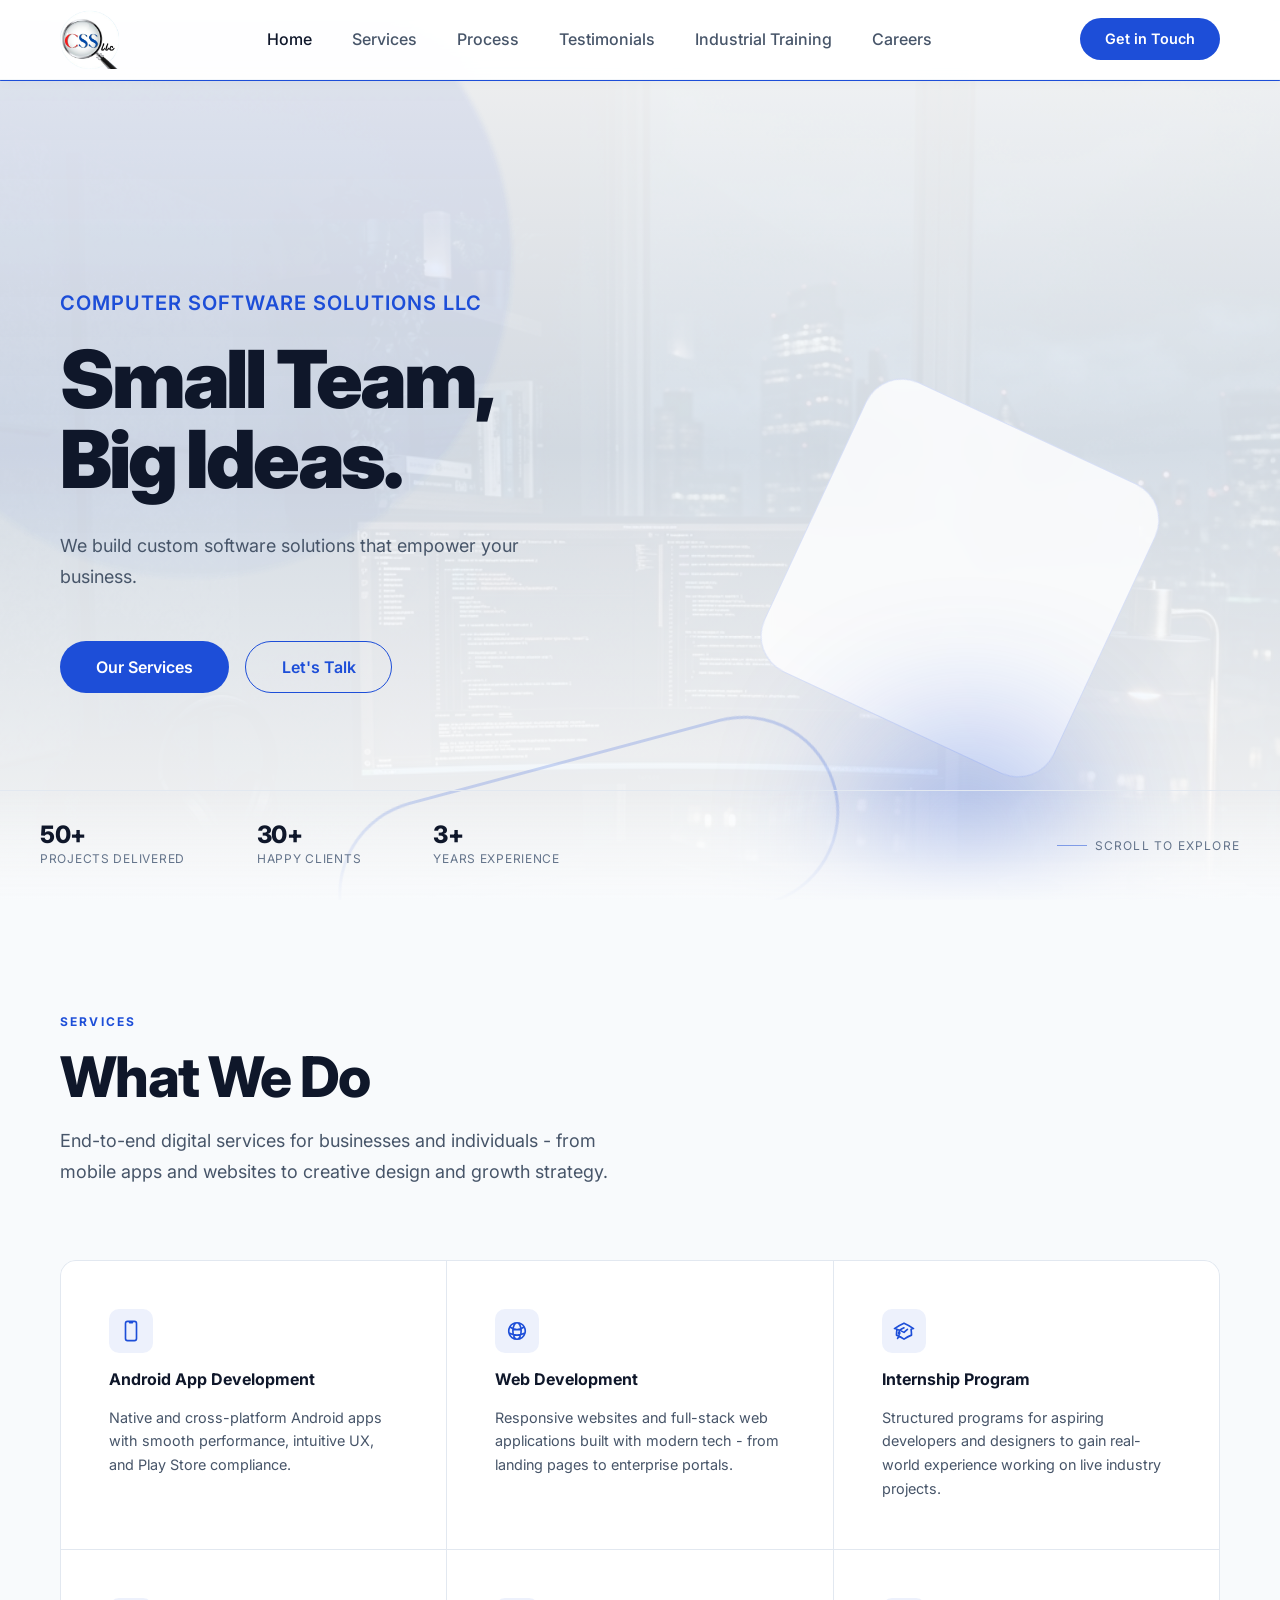
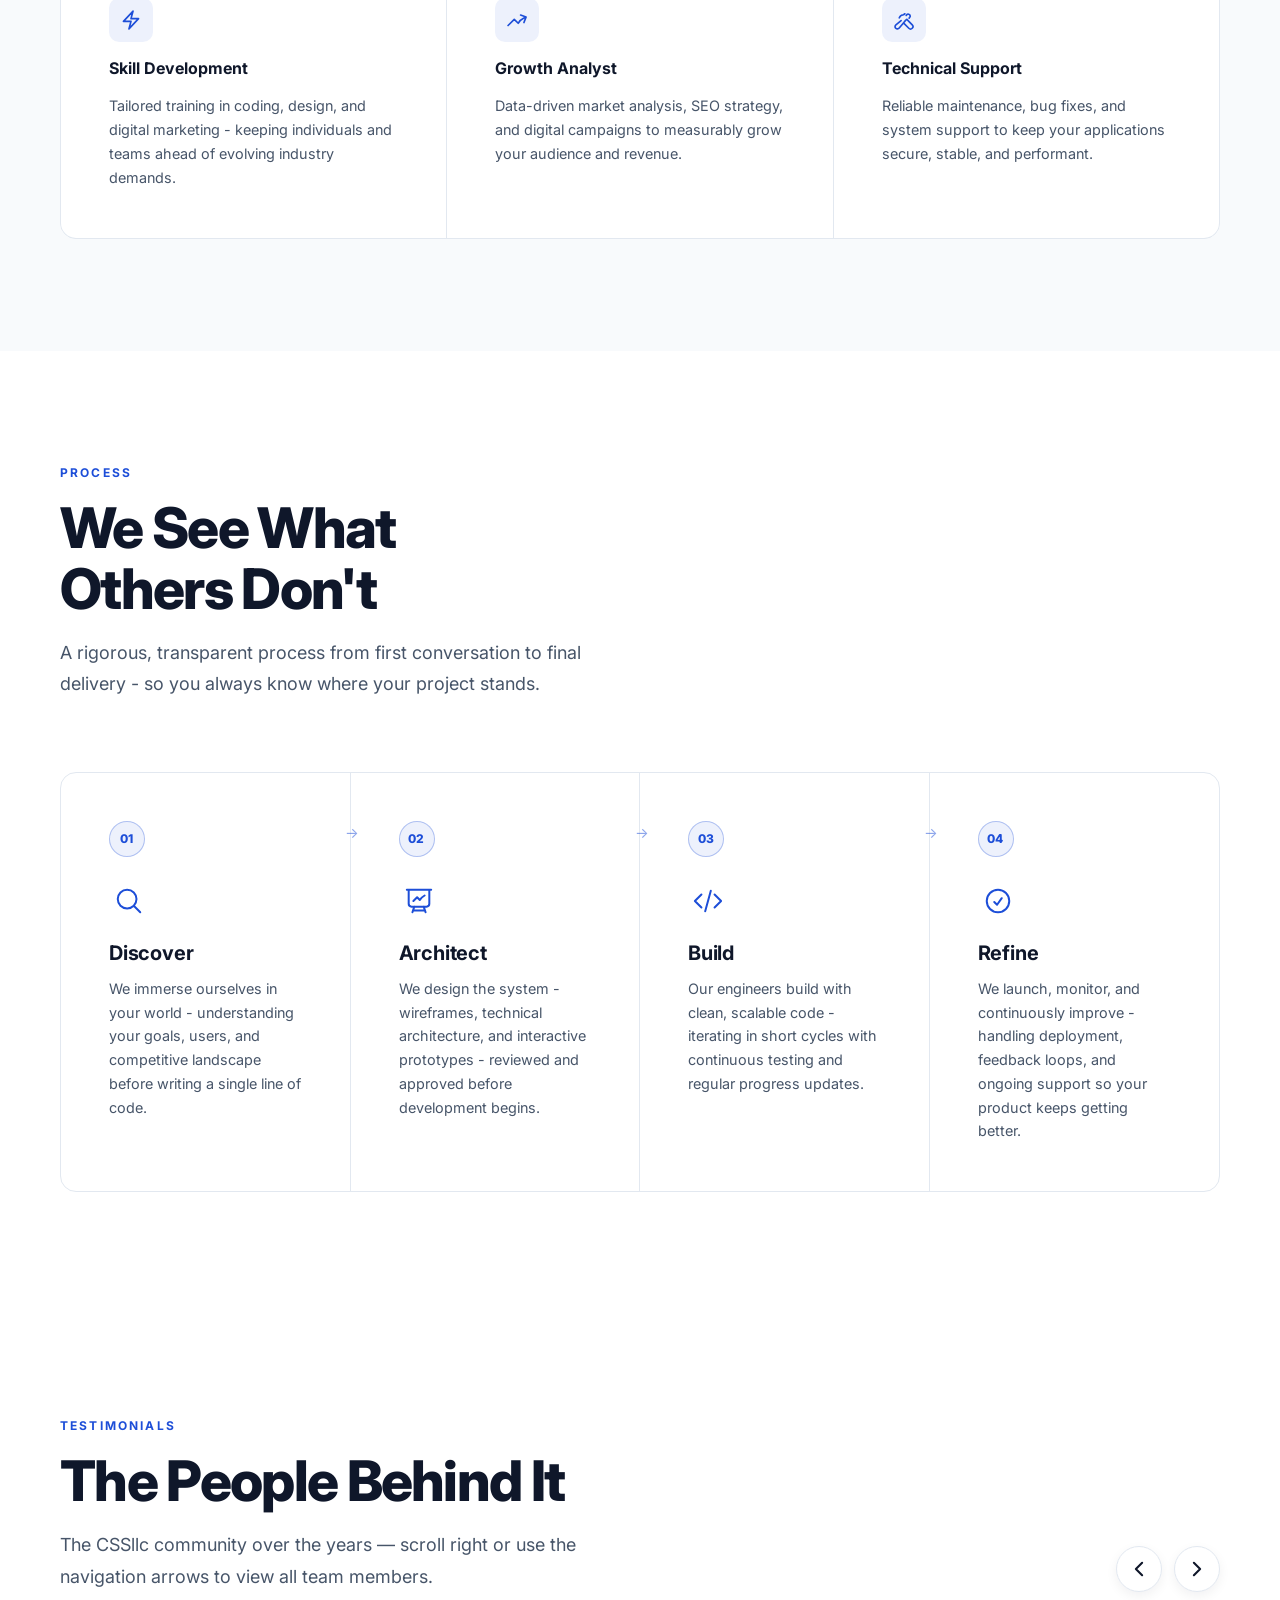
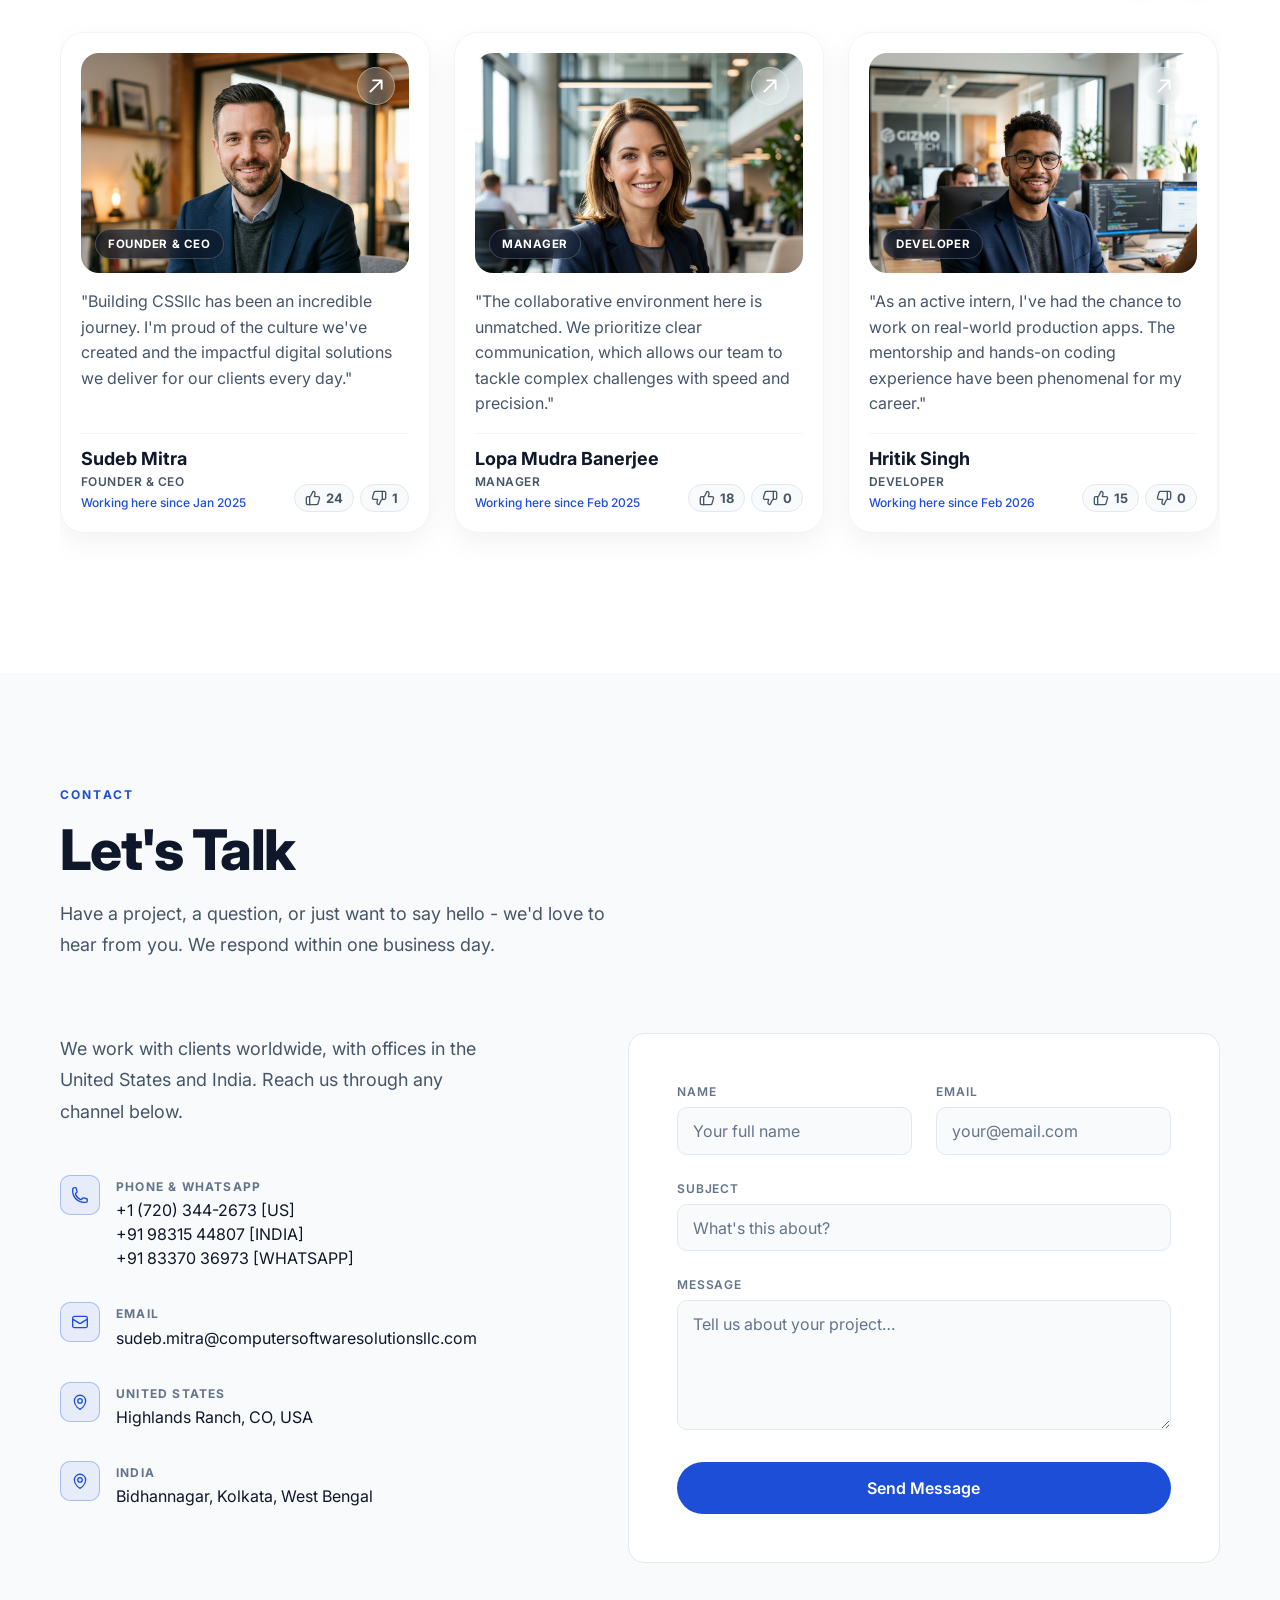
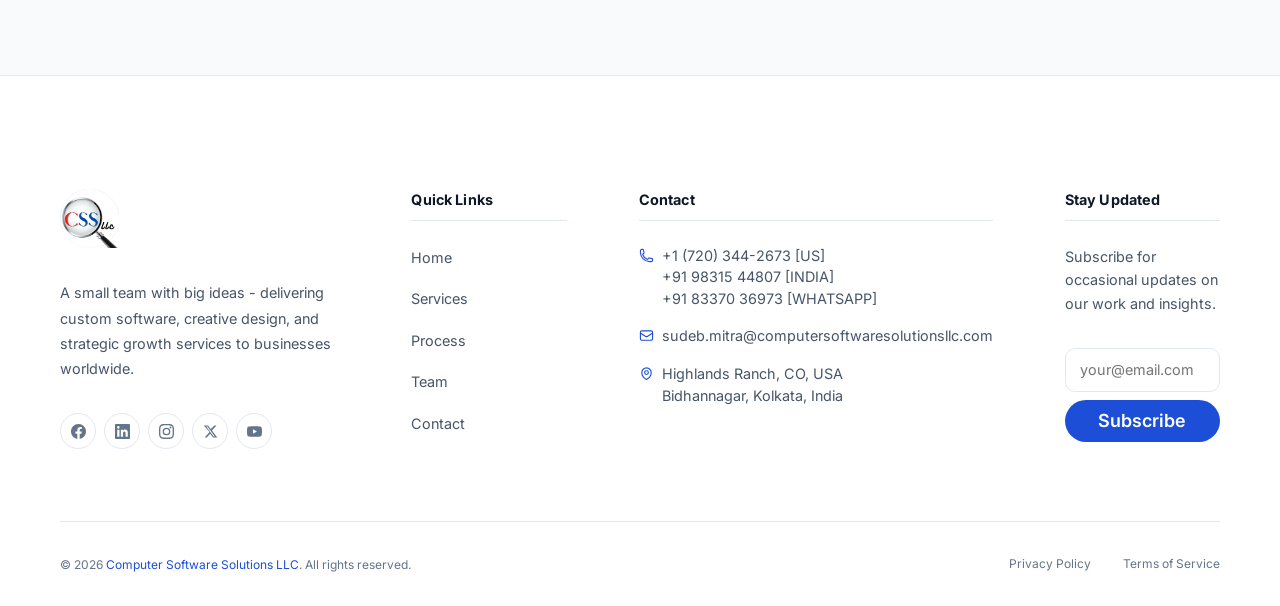
==== commit d448ac33: "NewCarouselTestimonials" ====
--- a/index.html
+++ b/index.html
@@ -317,18 +317,24 @@
 
   <!-- ════════════════════════════════════════════════
        TESTIMONIALS
+       Horizontal scrollable carousel with header navigation.
+       NOTE: Images or videos can also be added to testimonial cards in future iterations.
   ════════════════════════════════════════════════ -->
   <section id="testimonials" class="section" aria-label="Testimonials">
     <div class="container">
-      <div class="section-header centered reveal">
-        <span class="section-eyebrow">Testimonials</span>
-        <h2 class="section-title">The People Behind It</h2>
-        <p class="section-subtitle">
-          The CSSllc community over the years — scroll right to see all team members.
-        </p>
+      
+      <!-- Section Header with Right-Aligned Controls (Matching modern carousel design) -->
+      <div class="testimonials-header-wrap reveal">
+        <div class="testimonials-header-left">
+          <span class="section-eyebrow">Testimonials</span>
+          <h2 class="section-title">The People Behind It</h2>
+          <p class="section-subtitle">
+            The CSSllc community over the years — scroll right or use the navigation arrows to view all team members.
+          </p>
+        </div>
 
         <!-- Carousel Navigation Controls -->
-        <div class="carousel-controls">
+        <div class="carousel-controls" aria-label="Carousel navigation">
           <button class="carousel-arrow prev" id="testimonial-prev" aria-label="Previous testimonial">
             <svg xmlns="http://www.w3.org/2000/svg" fill="none" viewBox="0 0 24 24" stroke-width="2.5" stroke="currentColor"><path stroke-linecap="round" stroke-linejoin="round" d="M15.75 19.5L8.25 12l7.5-7.5" /></svg>
           </button>
@@ -338,24 +344,31 @@
         </div>
       </div>
 
-      <!-- Side-by-side Carousel Container -->
-      <div class="testimonials-carousel" id="testimonials-carousel">
-
+      <!-- Side-by-side Horizontal Carousel Container -->
+      <div class="testimonials-carousel" id="testimonials-carousel" role="region" aria-label="Testimonials carousel">
+
+        <!-- Card 1: Sudeb Mitra -->
         <article class="testimonial-card" aria-label="Testimonial from Sudeb Mitra">
-          <div class="testimonial-header">
-            <div class="testimonial-avatar">
-              <div class="testimonial-avatar-initials" aria-hidden="true">SM</div>
-            </div>
+          <!-- NOTE: Card Media Area (Demo photos added below. Videos or alternative images can also be embedded here in future iterations) -->
+          <div class="testimonial-card-media">
+            <img src="assets/images/testimonial-sudeb.png" alt="Sudeb Mitra portrait" class="testimonial-media-img" onerror="this.style.display='none'; this.nextElementSibling.style.display='flex';" />
+            <div class="testimonial-avatar-initials" aria-hidden="true" style="display:none;">SM</div>
+            <span class="testimonial-media-badge">Founder &amp; CEO</span>
+            <div class="testimonial-media-arrow" aria-hidden="true">
+              <svg xmlns="http://www.w3.org/2000/svg" fill="none" viewBox="0 0 24 24" stroke-width="2.5" stroke="currentColor"><path stroke-linecap="round" stroke-linejoin="round" d="M4.5 19.5l15-15m0 0H8.25m11.25 0v11.25" /></svg>
+            </div>
+          </div>
+
+          <div class="testimonial-body">
+            <p>"Building CSSllc has been an incredible journey. I'm proud of the culture we've created and the impactful digital solutions we deliver for our clients every day."</p>
+          </div>
+
+          <div class="testimonial-footer">
             <div class="testimonial-info">
               <h3 class="testimonial-name">Sudeb Mitra</h3>
               <span class="testimonial-role">Founder &amp; CEO</span>
               <span class="testimonial-date">Working here since Jan 2025</span>
             </div>
-          </div>
-          <div class="testimonial-body">
-            <p>"Building CSSllc has been an incredible journey. I'm proud of the culture we've created and the impactful digital solutions we deliver for our clients every day."</p>
-          </div>
-          <div class="testimonial-footer">
             <div class="testimonial-reactions" data-testimonial-id="sudeb-mitra">
               <button class="reaction-btn like-btn" aria-label="Like testimonial by Sudeb Mitra">
                 <svg xmlns="http://www.w3.org/2000/svg" width="16" height="16" viewBox="0 0 24 24" fill="none" stroke="currentColor" stroke-width="2" stroke-linecap="round" stroke-linejoin="round" class="reaction-icon"><path d="M7 10v12"/><path d="M15 5.88 14 10h5.83a2 2 0 0 1 1.92 2.56l-2.33 8A2 2 0 0 1 17.5 22H4a2 2 0 0 1-2-2v-8a2 2 0 0 1 2-2h2.76a2 2 0 0 0 1.79-1.11L12 2a3.13 3.13 0 0 1 3 3.88Z"/></svg>
@@ -369,21 +382,28 @@
           </div>
         </article>
 
+        <!-- Card 2: Lopa Mudra Banerjee -->
         <article class="testimonial-card" aria-label="Testimonial from Lopa Mudra Banerjee">
-          <div class="testimonial-header">
-            <div class="testimonial-avatar">
-              <div class="testimonial-avatar-initials" aria-hidden="true">LB</div>
-            </div>
+          <!-- NOTE: Card Media Area (Demo photos added below. Videos or alternative images can also be embedded here in future iterations) -->
+          <div class="testimonial-card-media">
+            <img src="assets/images/testimonial-lopa.png" alt="Lopa Mudra Banerjee portrait" class="testimonial-media-img" onerror="this.style.display='none'; this.nextElementSibling.style.display='flex';" />
+            <div class="testimonial-avatar-initials" aria-hidden="true" style="display:none;">LB</div>
+            <span class="testimonial-media-badge">Manager</span>
+            <div class="testimonial-media-arrow" aria-hidden="true">
+              <svg xmlns="http://www.w3.org/2000/svg" fill="none" viewBox="0 0 24 24" stroke-width="2.5" stroke="currentColor"><path stroke-linecap="round" stroke-linejoin="round" d="M4.5 19.5l15-15m0 0H8.25m11.25 0v11.25" /></svg>
+            </div>
+          </div>
+
+          <div class="testimonial-body">
+            <p>"The collaborative environment here is unmatched. We prioritize clear communication, which allows our team to tackle complex challenges with speed and precision."</p>
+          </div>
+
+          <div class="testimonial-footer">
             <div class="testimonial-info">
               <h3 class="testimonial-name">Lopa Mudra Banerjee</h3>
               <span class="testimonial-role">Manager</span>
               <span class="testimonial-date">Working here since Feb 2025</span>
             </div>
-          </div>
-          <div class="testimonial-body">
-            <p>"The collaborative environment here is unmatched. We prioritize clear communication, which allows our team to tackle complex challenges with speed and precision."</p>
-          </div>
-          <div class="testimonial-footer">
             <div class="testimonial-reactions" data-testimonial-id="lopa-banerjee">
               <button class="reaction-btn like-btn" aria-label="Like testimonial by Lopa Mudra Banerjee">
                 <svg xmlns="http://www.w3.org/2000/svg" width="16" height="16" viewBox="0 0 24 24" fill="none" stroke="currentColor" stroke-width="2" stroke-linecap="round" stroke-linejoin="round" class="reaction-icon"><path d="M7 10v12"/><path d="M15 5.88 14 10h5.83a2 2 0 0 1 1.92 2.56l-2.33 8A2 2 0 0 1 17.5 22H4a2 2 0 0 1-2-2v-8a2 2 0 0 1 2-2h2.76a2 2 0 0 0 1.79-1.11L12 2a3.13 3.13 0 0 1 3 3.88Z"/></svg>
@@ -397,21 +417,28 @@
           </div>
         </article>
 
+        <!-- Card 3: Hritik Singh -->
         <article class="testimonial-card" aria-label="Testimonial from Hritik Singh">
-          <div class="testimonial-header">
-            <div class="testimonial-avatar">
-              <div class="testimonial-avatar-initials" aria-hidden="true">HS</div>
-            </div>
+          <!-- NOTE: Card Media Area (Demo photos added below. Videos or alternative images can also be embedded here in future iterations) -->
+          <div class="testimonial-card-media">
+            <img src="assets/images/testimonial-hritik.png" alt="Hritik Singh portrait" class="testimonial-media-img" onerror="this.style.display='none'; this.nextElementSibling.style.display='flex';" />
+            <div class="testimonial-avatar-initials" aria-hidden="true" style="display:none;">HS</div>
+            <span class="testimonial-media-badge">Developer</span>
+            <div class="testimonial-media-arrow" aria-hidden="true">
+              <svg xmlns="http://www.w3.org/2000/svg" fill="none" viewBox="0 0 24 24" stroke-width="2.5" stroke="currentColor"><path stroke-linecap="round" stroke-linejoin="round" d="M4.5 19.5l15-15m0 0H8.25m11.25 0v11.25" /></svg>
+            </div>
+          </div>
+
+          <div class="testimonial-body">
+            <p>"As an active intern, I've had the chance to work on real-world production apps. The mentorship and hands-on coding experience have been phenomenal for my career."</p>
+          </div>
+
+          <div class="testimonial-footer">
             <div class="testimonial-info">
               <h3 class="testimonial-name">Hritik Singh</h3>
               <span class="testimonial-role">Developer</span>
               <span class="testimonial-date">Working here since Feb 2026</span>
             </div>
-          </div>
-          <div class="testimonial-body">
-            <p>"As an active intern, I've had the chance to work on real-world production apps. The mentorship and hands-on coding experience have been phenomenal for my career."</p>
-          </div>
-          <div class="testimonial-footer">
             <div class="testimonial-reactions" data-testimonial-id="hritik-singh">
               <button class="reaction-btn like-btn" aria-label="Like testimonial by Hritik Singh">
                 <svg xmlns="http://www.w3.org/2000/svg" width="16" height="16" viewBox="0 0 24 24" fill="none" stroke="currentColor" stroke-width="2" stroke-linecap="round" stroke-linejoin="round" class="reaction-icon"><path d="M7 10v12"/><path d="M15 5.88 14 10h5.83a2 2 0 0 1 1.92 2.56l-2.33 8A2 2 0 0 1 17.5 22H4a2 2 0 0 1-2-2v-8a2 2 0 0 1 2-2h2.76a2 2 0 0 0 1.79-1.11L12 2a3.13 3.13 0 0 1 3 3.88Z"/></svg>
@@ -425,21 +452,28 @@
           </div>
         </article>
 
+        <!-- Card 4: Sanmay Das -->
         <article class="testimonial-card" aria-label="Testimonial from Sanmay Das">
-          <div class="testimonial-header">
-            <div class="testimonial-avatar">
-              <div class="testimonial-avatar-initials" aria-hidden="true">SD</div>
-            </div>
+          <!-- NOTE: Card Media Area (Demo photos added below. Videos or alternative images can also be embedded here in future iterations) -->
+          <div class="testimonial-card-media">
+            <img src="assets/images/testimonial-sanmay.png" alt="Sanmay Das portrait" class="testimonial-media-img" onerror="this.style.display='none'; this.nextElementSibling.style.display='flex';" />
+            <div class="testimonial-avatar-initials" aria-hidden="true" style="display:none;">SD</div>
+            <span class="testimonial-media-badge">Alumni</span>
+            <div class="testimonial-media-arrow" aria-hidden="true">
+              <svg xmlns="http://www.w3.org/2000/svg" fill="none" viewBox="0 0 24 24" stroke-width="2.5" stroke="currentColor"><path stroke-linecap="round" stroke-linejoin="round" d="M4.5 19.5l15-15m0 0H8.25m11.25 0v11.25" /></svg>
+            </div>
+          </div>
+
+          <div class="testimonial-body">
+            <p>"My time at CSSllc was transformative. I leveled up my full-stack skills drastically and the team supported my growth every step of the way."</p>
+          </div>
+
+          <div class="testimonial-footer">
             <div class="testimonial-info">
               <h3 class="testimonial-name">Sanmay Das</h3>
               <span class="testimonial-role">Developer</span>
               <span class="testimonial-date">Worked: Jan 2025 - Dec 2025</span>
             </div>
-          </div>
-          <div class="testimonial-body">
-            <p>"My time at CSSllc was transformative. I leveled up my full-stack skills drastically and the team supported my growth every step of the way."</p>
-          </div>
-          <div class="testimonial-footer">
             <div class="testimonial-reactions" data-testimonial-id="sanmay-das">
               <button class="reaction-btn like-btn" aria-label="Like testimonial by Sanmay Das">
                 <svg xmlns="http://www.w3.org/2000/svg" width="16" height="16" viewBox="0 0 24 24" fill="none" stroke="currentColor" stroke-width="2" stroke-linecap="round" stroke-linejoin="round" class="reaction-icon"><path d="M7 10v12"/><path d="M15 5.88 14 10h5.83a2 2 0 0 1 1.92 2.56l-2.33 8A2 2 0 0 1 17.5 22H4a2 2 0 0 1-2-2v-8a2 2 0 0 1 2-2h2.76a2 2 0 0 0 1.79-1.11L12 2a3.13 3.13 0 0 1 3 3.88Z"/></svg>
@@ -453,21 +487,28 @@
           </div>
         </article>
 
+        <!-- Card 5: Swarnava Mondal -->
         <article class="testimonial-card" aria-label="Testimonial from Swarnava Mondal">
-          <div class="testimonial-header">
-            <div class="testimonial-avatar">
-              <div class="testimonial-avatar-initials" aria-hidden="true">SM</div>
-            </div>
+          <!-- NOTE: Card Media Area (Demo photos added below. Videos or alternative images can also be embedded here in future iterations) -->
+          <div class="testimonial-card-media">
+            <img src="assets/images/testimonial-swarnava.png" alt="Swarnava Mondal portrait" class="testimonial-media-img" onerror="this.style.display='none'; this.nextElementSibling.style.display='flex';" />
+            <div class="testimonial-avatar-initials" aria-hidden="true" style="display:none;">SM</div>
+            <span class="testimonial-media-badge">Alumni</span>
+            <div class="testimonial-media-arrow" aria-hidden="true">
+              <svg xmlns="http://www.w3.org/2000/svg" fill="none" viewBox="0 0 24 24" stroke-width="2.5" stroke="currentColor"><path stroke-linecap="round" stroke-linejoin="round" d="M4.5 19.5l15-15m0 0H8.25m11.25 0v11.25" /></svg>
+            </div>
+          </div>
+
+          <div class="testimonial-body">
+            <p>"Being able to design user interfaces that actually shipped to production was a massive boost to my portfolio. It's a great place for creative freedom."</p>
+          </div>
+
+          <div class="testimonial-footer">
             <div class="testimonial-info">
               <h3 class="testimonial-name">Swarnava Mondal</h3>
               <span class="testimonial-role">Designer</span>
               <span class="testimonial-date">Worked: Feb 2025 - Nov 2025</span>
             </div>
-          </div>
-          <div class="testimonial-body">
-            <p>"Being able to design user interfaces that actually shipped to production was a massive boost to my portfolio. It's a great place for creative freedom."</p>
-          </div>
-          <div class="testimonial-footer">
             <div class="testimonial-reactions" data-testimonial-id="swarnava-mondal">
               <button class="reaction-btn like-btn" aria-label="Like testimonial by Swarnava Mondal">
                 <svg xmlns="http://www.w3.org/2000/svg" width="16" height="16" viewBox="0 0 24 24" fill="none" stroke="currentColor" stroke-width="2" stroke-linecap="round" stroke-linejoin="round" class="reaction-icon"><path d="M7 10v12"/><path d="M15 5.88 14 10h5.83a2 2 0 0 1 1.92 2.56l-2.33 8A2 2 0 0 1 17.5 22H4a2 2 0 0 1-2-2v-8a2 2 0 0 1 2-2h2.76a2 2 0 0 0 1.79-1.11L12 2a3.13 3.13 0 0 1 3 3.88Z"/></svg>
@@ -481,21 +522,28 @@
           </div>
         </article>
 
+        <!-- Card 6: Anik Dutta -->
         <article class="testimonial-card" aria-label="Testimonial from Anik Dutta">
-          <div class="testimonial-header">
-            <div class="testimonial-avatar">
-              <div class="testimonial-avatar-initials" aria-hidden="true">AD</div>
-            </div>
+          <!-- NOTE: Card Media Area (Demo photos added below. Videos or alternative images can also be embedded here in future iterations) -->
+          <div class="testimonial-card-media">
+            <img src="assets/images/testimonial-anik.png" alt="Anik Dutta portrait" class="testimonial-media-img" onerror="this.style.display='none'; this.nextElementSibling.style.display='flex';" />
+            <div class="testimonial-avatar-initials" aria-hidden="true" style="display:none;">AD</div>
+            <span class="testimonial-media-badge">Alumni</span>
+            <div class="testimonial-media-arrow" aria-hidden="true">
+              <svg xmlns="http://www.w3.org/2000/svg" fill="none" viewBox="0 0 24 24" stroke-width="2.5" stroke="currentColor"><path stroke-linecap="round" stroke-linejoin="round" d="M4.5 19.5l15-15m0 0H8.25m11.25 0v11.25" /></svg>
+            </div>
+          </div>
+
+          <div class="testimonial-body">
+            <p>"The robust code review process and emphasis on scalable architecture taught me more in a few months than I learned in years of schooling."</p>
+          </div>
+
+          <div class="testimonial-footer">
             <div class="testimonial-info">
               <h3 class="testimonial-name">Anik Dutta</h3>
               <span class="testimonial-role">Developer</span>
               <span class="testimonial-date">Worked: Mar 2025 - Jan 2026</span>
             </div>
-          </div>
-          <div class="testimonial-body">
-            <p>"The robust code review process and emphasis on scalable architecture taught me more in a few months than I learned in years of schooling."</p>
-          </div>
-          <div class="testimonial-footer">
             <div class="testimonial-reactions" data-testimonial-id="anik-dutta">
               <button class="reaction-btn like-btn" aria-label="Like testimonial by Anik Dutta">
                 <svg xmlns="http://www.w3.org/2000/svg" width="16" height="16" viewBox="0 0 24 24" fill="none" stroke="currentColor" stroke-width="2" stroke-linecap="round" stroke-linejoin="round" class="reaction-icon"><path d="M7 10v12"/><path d="M15 5.88 14 10h5.83a2 2 0 0 1 1.92 2.56l-2.33 8A2 2 0 0 1 17.5 22H4a2 2 0 0 1-2-2v-8a2 2 0 0 1 2-2h2.76a2 2 0 0 0 1.79-1.11L12 2a3.13 3.13 0 0 1 3 3.88Z"/></svg>
--- a/css/style.css
+++ b/css/style.css
@@ -243,9 +243,10 @@
   inset: 0;
   z-index: 9999;
   display: flex;
-  align-items: center;
+  align-items: flex-start;
   justify-content: center;
-  padding: var(--space-md);
+  padding: clamp(12px, 4vh, 48px) var(--space-md);
+  overflow-y: auto;
   opacity: 0;
   visibility: hidden;
   transition: opacity var(--transition-base), visibility var(--transition-base);
--- a/css/testimonials.css
+++ b/css/testimonials.css
@@ -1,43 +1,64 @@
 /* ============================================================
    CSSLLC — Testimonials Section
-   testimonials.css | Side-by-side horizontal carousel
+   testimonials.css | Modern Side-by-side Horizontal Carousel
    ============================================================ */
 
 #testimonials {
   background: var(--bg-primary);
   position: relative;
-}
-
-/* ---------- Carousel Controls ---------- */
+  overflow: hidden;
+}
+
+/* ---------- Header & Navigation Wrap ---------- */
+.testimonials-header-wrap {
+  display: flex;
+  align-items: flex-end;
+  justify-content: space-between;
+  gap: var(--space-lg);
+  margin-bottom: var(--space-xl);
+}
+
+.testimonials-header-left {
+  max-width: 640px;
+}
+
+.testimonials-header-left .section-subtitle {
+  margin-top: 8px;
+}
+
+/* Carousel Arrow Controls (Positioned top-right in header) */
 .carousel-controls {
   display: flex;
   align-items: center;
-  justify-content: center;
-  gap: var(--space-md);
-  margin-top: var(--space-md);
+  gap: 12px;
+  flex-shrink: 0;
 }
 
 .carousel-arrow {
-  width: 44px;
-  height: 44px;
+  width: 46px;
+  height: 46px;
   border-radius: 50%;
-  background: var(--bg-card);
-  border: 1px solid var(--border);
-  color: var(--text-primary);
+  background: var(--bg-card, #ffffff);
+  border: 1px solid var(--border, #e2e8f0);
+  color: var(--text-primary, #0f172a);
   display: inline-flex;
   align-items: center;
   justify-content: center;
   cursor: pointer;
-  box-shadow: 0 2px 10px rgba(15, 23, 42, 0.05);
-  transition: all var(--transition-fast);
+  box-shadow: 0 4px 12px rgba(15, 23, 42, 0.06);
+  transition: all var(--transition-fast, 0.2s ease);
 }
 
 .carousel-arrow:hover {
-  background: var(--accent);
+  background: var(--accent, #1d4ed8);
   color: #ffffff;
-  border-color: var(--accent);
+  border-color: var(--accent, #1d4ed8);
   transform: translateY(-2px);
-  box-shadow: 0 6px 16px rgba(29, 78, 216, 0.25);
+  box-shadow: 0 6px 18px rgba(29, 78, 216, 0.25);
+}
+
+.carousel-arrow:active {
+  transform: scale(0.95);
 }
 
 .carousel-arrow svg {
@@ -45,18 +66,17 @@
   height: 20px;
 }
 
-/* ---------- Side-by-Side Carousel Container ---------- */
+/* ---------- Side-by-Side Carousel Track ---------- */
 .testimonials-carousel {
   display: flex;
   flex-wrap: nowrap;
-  gap: var(--space-lg);
+  gap: var(--space-lg, 24px);
   overflow-x: auto;
   scroll-snap-type: x mandatory;
-  padding: 16px 8px 24px 8px;
-  margin-top: var(--space-lg);
+  padding: 8px 4px 28px 4px;
   -webkit-overflow-scrolling: touch;
   scrollbar-width: thin;
-  scrollbar-color: var(--accent) var(--bg-secondary);
+  scrollbar-color: var(--accent, #1d4ed8) var(--bg-secondary, #f8fafc);
   cursor: grab;
 }
 
@@ -69,139 +89,197 @@
 }
 
 .testimonials-carousel::-webkit-scrollbar-track {
-  background: var(--bg-secondary);
-  border-radius: var(--radius-pill);
+  background: var(--bg-secondary, #f8fafc);
+  border-radius: var(--radius-pill, 9999px);
 }
 
 .testimonials-carousel::-webkit-scrollbar-thumb {
-  background: var(--accent);
-  border-radius: var(--radius-pill);
+  background: var(--accent, #1d4ed8);
+  border-radius: var(--radius-pill, 9999px);
 }
 
 /* ---------- Testimonial Card ---------- */
 .testimonial-card {
-  flex: 0 0 clamp(300px, 32vw, 380px);
+  flex: 0 0 clamp(320px, 30vw, 370px);
   scroll-snap-align: start;
-  background: var(--bg-card);
-  border: 1px solid var(--border-light);
-  border-radius: var(--radius-lg);
-  padding: var(--space-xl);
+  background: var(--bg-card, #ffffff);
+  border: 1px solid var(--border-light, #e2e8f0);
+  border-radius: 24px;
+  padding: 20px;
   display: flex;
   flex-direction: column;
-  gap: var(--space-md);
-  box-shadow: 0 4px 16px rgba(15, 23, 42, 0.04);
-  transition: transform var(--transition-base), box-shadow var(--transition-base), border-color var(--transition-base);
+  justify-content: space-between;
+  gap: 16px;
+  box-shadow: 0 10px 30px rgba(15, 23, 42, 0.05);
+  transition: transform var(--transition-base, 0.3s ease), box-shadow var(--transition-base, 0.3s ease), border-color var(--transition-base, 0.3s ease);
 }
 
 .testimonial-card:hover {
-  transform: translateY(-5px);
-  box-shadow: 0 16px 36px rgba(15, 23, 42, 0.08);
-  border-color: var(--border-accent);
-}
-
-/* ---------- Header ---------- */
-.testimonial-header {
-  display: flex;
-  align-items: center;
-  gap: var(--space-md);
-}
-
-/* ---------- Avatar ---------- */
-.testimonial-avatar {
+  transform: translateY(-6px);
+  box-shadow: 0 22px 45px rgba(15, 23, 42, 0.12);
+  border-color: var(--border-accent, #93c5fd);
+}
+
+/* ---------- Card Media Top Container (Portrait / Media Header) ----------
+   NOTE: This media container displays demo team headshots, and is architected to support photos, images, or video embeds in future iterations. */
+.testimonial-card-media {
   position: relative;
-  width: 60px;
-  height: 60px;
+  width: 100%;
+  height: 220px;
+  border-radius: 18px;
+  overflow: hidden;
+  background: var(--bg-secondary, #f8fafc);
   flex-shrink: 0;
+}
+
+.testimonial-media-img {
+  width: 100%;
+  height: 100%;
+  object-fit: cover;
+  object-position: center top;
+  transition: transform 0.4s ease;
+}
+
+.testimonial-card:hover .testimonial-media-img {
+  transform: scale(1.06);
 }
 
 .testimonial-avatar-initials {
   width: 100%;
   height: 100%;
-  border-radius: 50%;
-  background: var(--bg-secondary);
-  border: 2px solid var(--border);
+  background: var(--accent, #1d4ed8);
+  color: #ffffff;
   display: flex;
   align-items: center;
   justify-content: center;
-  font-size: var(--fs-md);
+  font-size: 1.5rem;
+  font-weight: 800;
+  letter-spacing: 0.04em;
+}
+
+/* Floating Badge overlay on image */
+.testimonial-media-badge {
+  position: absolute;
+  bottom: 14px;
+  left: 14px;
+  background: rgba(15, 23, 42, 0.65);
+  backdrop-filter: blur(8px);
+  -webkit-backdrop-filter: blur(8px);
+  color: #ffffff;
+  padding: 5px 12px;
+  border-radius: 20px;
+  font-size: 0.72rem;
   font-weight: 700;
-  color: var(--accent);
-  letter-spacing: 0.02em;
-  transition: border-color var(--transition-base), background var(--transition-base);
-}
-
-.testimonial-card:hover .testimonial-avatar-initials {
-  border-color: var(--border-accent);
-  background: var(--bg-card-hover);
-}
-
-/* ---------- Info (Name, Role, Date) ---------- */
-.testimonial-info {
-  display: flex;
-  flex-direction: column;
-}
-
-.testimonial-name {
-  font-size: var(--fs-md);
-  font-weight: 700;
-  color: var(--text-primary);
-  line-height: 1.2;
-  margin-bottom: 3px;
-}
-
-.testimonial-role {
-  font-size: var(--fs-xs);
-  font-weight: 600;
-  color: var(--text-secondary);
   text-transform: uppercase;
   letter-spacing: 0.05em;
-  margin-bottom: 2px;
-}
-
-.testimonial-date {
-  font-size: var(--fs-xs);
-  font-weight: 500;
-  color: var(--accent);
-}
-
-/* ---------- Body / Text ---------- */
+  border: 1px solid rgba(255, 255, 255, 0.2);
+}
+
+/* Floating Arrow Action Button on image */
+.testimonial-media-arrow {
+  position: absolute;
+  top: 14px;
+  right: 14px;
+  width: 38px;
+  height: 38px;
+  border-radius: 50%;
+  background: rgba(255, 255, 255, 0.25);
+  backdrop-filter: blur(8px);
+  -webkit-backdrop-filter: blur(8px);
+  color: #ffffff;
+  display: flex;
+  align-items: center;
+  justify-content: center;
+  border: 1px solid rgba(255, 255, 255, 0.35);
+  transition: all 0.3s ease;
+}
+
+.testimonial-media-arrow svg {
+  width: 18px;
+  height: 18px;
+  transition: transform 0.3s ease;
+}
+
+.testimonial-card:hover .testimonial-media-arrow {
+  background: #ffffff;
+  color: var(--accent, #1d4ed8);
+  border-color: #ffffff;
+  box-shadow: 0 4px 14px rgba(0, 0, 0, 0.15);
+}
+
+.testimonial-card:hover .testimonial-media-arrow svg {
+  transform: translate(2px, -2px);
+}
+
+/* ---------- Testimonial Body (Quote Text) ---------- */
 .testimonial-body {
   flex-grow: 1;
 }
 
 .testimonial-body p {
-  font-size: var(--fs-base);
-  color: var(--text-secondary);
+  font-size: var(--fs-base, 0.95rem);
+  color: var(--text-secondary, #475569);
   line-height: 1.6;
-  font-style: italic;
-  position: relative;
-}
-
-/* ---------- Footer & Reactions ---------- */
+  font-style: normal;
+  margin: 0;
+}
+
+/* ---------- Card Footer & Meta ---------- */
 .testimonial-footer {
   margin-top: auto;
-  padding-top: var(--space-md);
-  border-top: 1px solid var(--border-light);
-  display: flex;
-  align-items: center;
-  justify-content: flex-end;
-}
-
+  padding-top: 14px;
+  border-top: 1px solid var(--border-light, #f1f5f9);
+  display: flex;
+  align-items: flex-end;
+  justify-content: space-between;
+  gap: 12px;
+}
+
+.testimonial-info {
+  display: flex;
+  flex-direction: column;
+}
+
+.testimonial-name {
+  font-size: var(--fs-md, 1rem);
+  font-weight: 700;
+  color: var(--text-primary, #0f172a);
+  line-height: 1.2;
+  margin-bottom: 2px;
+}
+
+.testimonial-role {
+  font-size: 0.75rem;
+  font-weight: 600;
+  color: var(--text-secondary, #64748b);
+  text-transform: uppercase;
+  letter-spacing: 0.04em;
+  margin-bottom: 2px;
+}
+
+.testimonial-date {
+  font-size: 0.75rem;
+  font-weight: 500;
+  color: var(--accent, #1d4ed8);
+}
+
+/* ---------- Like / Dislike Reactions ---------- */
 .testimonial-reactions {
   display: inline-flex;
   align-items: center;
-  gap: 8px;
+  gap: 6px;
+  flex-shrink: 0;
 }
 
 .reaction-btn {
   display: inline-flex;
   align-items: center;
-  gap: 6px;
-  padding: 6px 12px;
+  gap: 5px;
+  padding: 5px 10px;
   border-radius: var(--radius-pill, 9999px);
-  background: var(--bg-secondary);
-  border: 1px solid var(--border);
-  color: var(--text-secondary);
+  background: var(--bg-secondary, #f8fafc);
+  border: 1px solid var(--border, #e2e8f0);
+  color: var(--text-secondary, #64748b);
   font-size: var(--fs-xs, 0.8125rem);
   font-weight: 600;
   cursor: pointer;
@@ -211,9 +289,9 @@
 }
 
 .reaction-btn:hover {
-  background: var(--bg-card-hover);
-  border-color: var(--border-accent);
-  color: var(--text-primary);
+  background: var(--bg-card-hover, #ffffff);
+  border-color: var(--border-accent, #93c5fd);
+  color: var(--text-primary, #0f172a);
   transform: translateY(-1px);
 }
 
@@ -282,10 +360,24 @@
   animation: reactionPop 0.3s cubic-bezier(0.175, 0.885, 0.32, 1.275);
 }
 
-/* ---------- Responsive ---------- */
+/* ---------- Responsive Adjustments ---------- */
 @media (max-width: 768px) {
+  .testimonials-header-wrap {
+    flex-direction: column;
+    align-items: flex-start;
+    gap: 16px;
+  }
+  
+  .carousel-controls {
+    align-self: flex-end;
+  }
+
   .testimonial-card {
-    flex: 0 0 clamp(270px, 80vw, 320px);
-    padding: var(--space-lg);
+    flex: 0 0 clamp(280px, 84vw, 340px);
+    padding: 16px;
   }
-}
+
+  .testimonial-card-media {
+    height: 180px;
+  }
+}
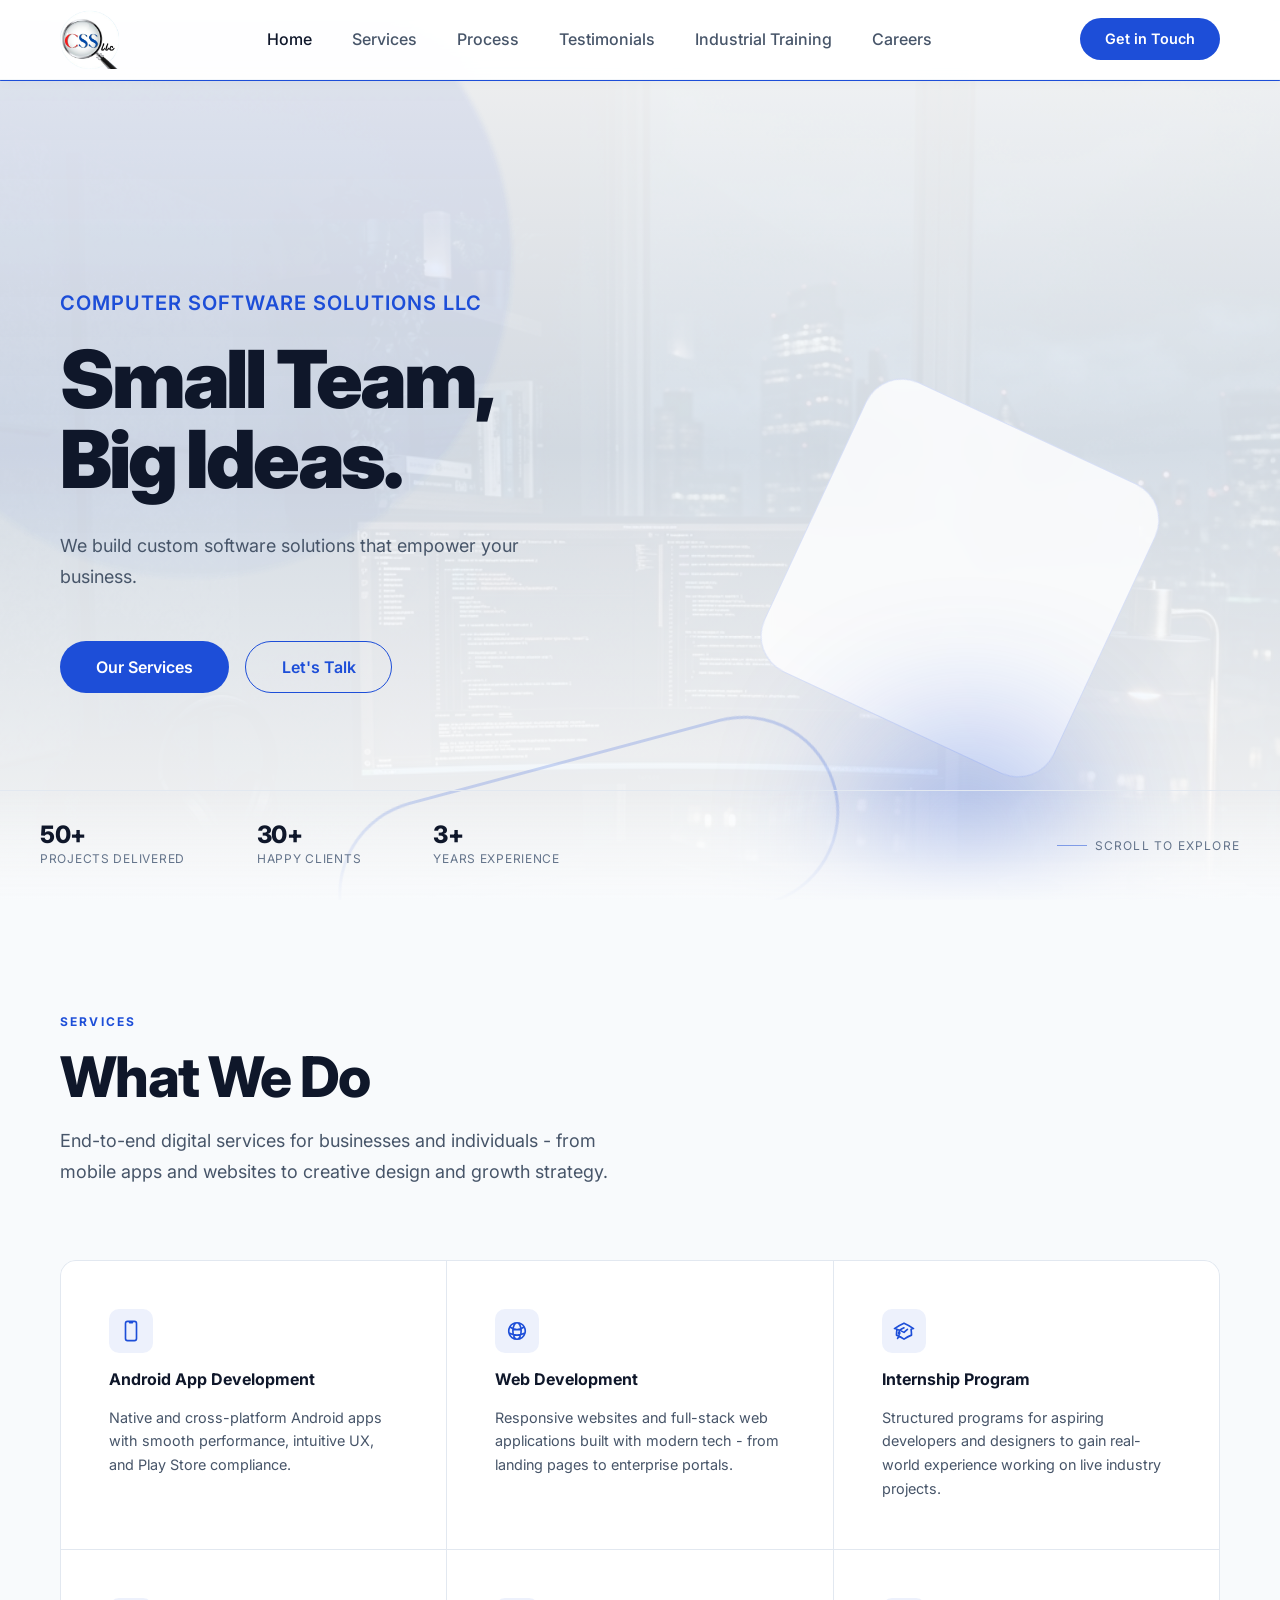
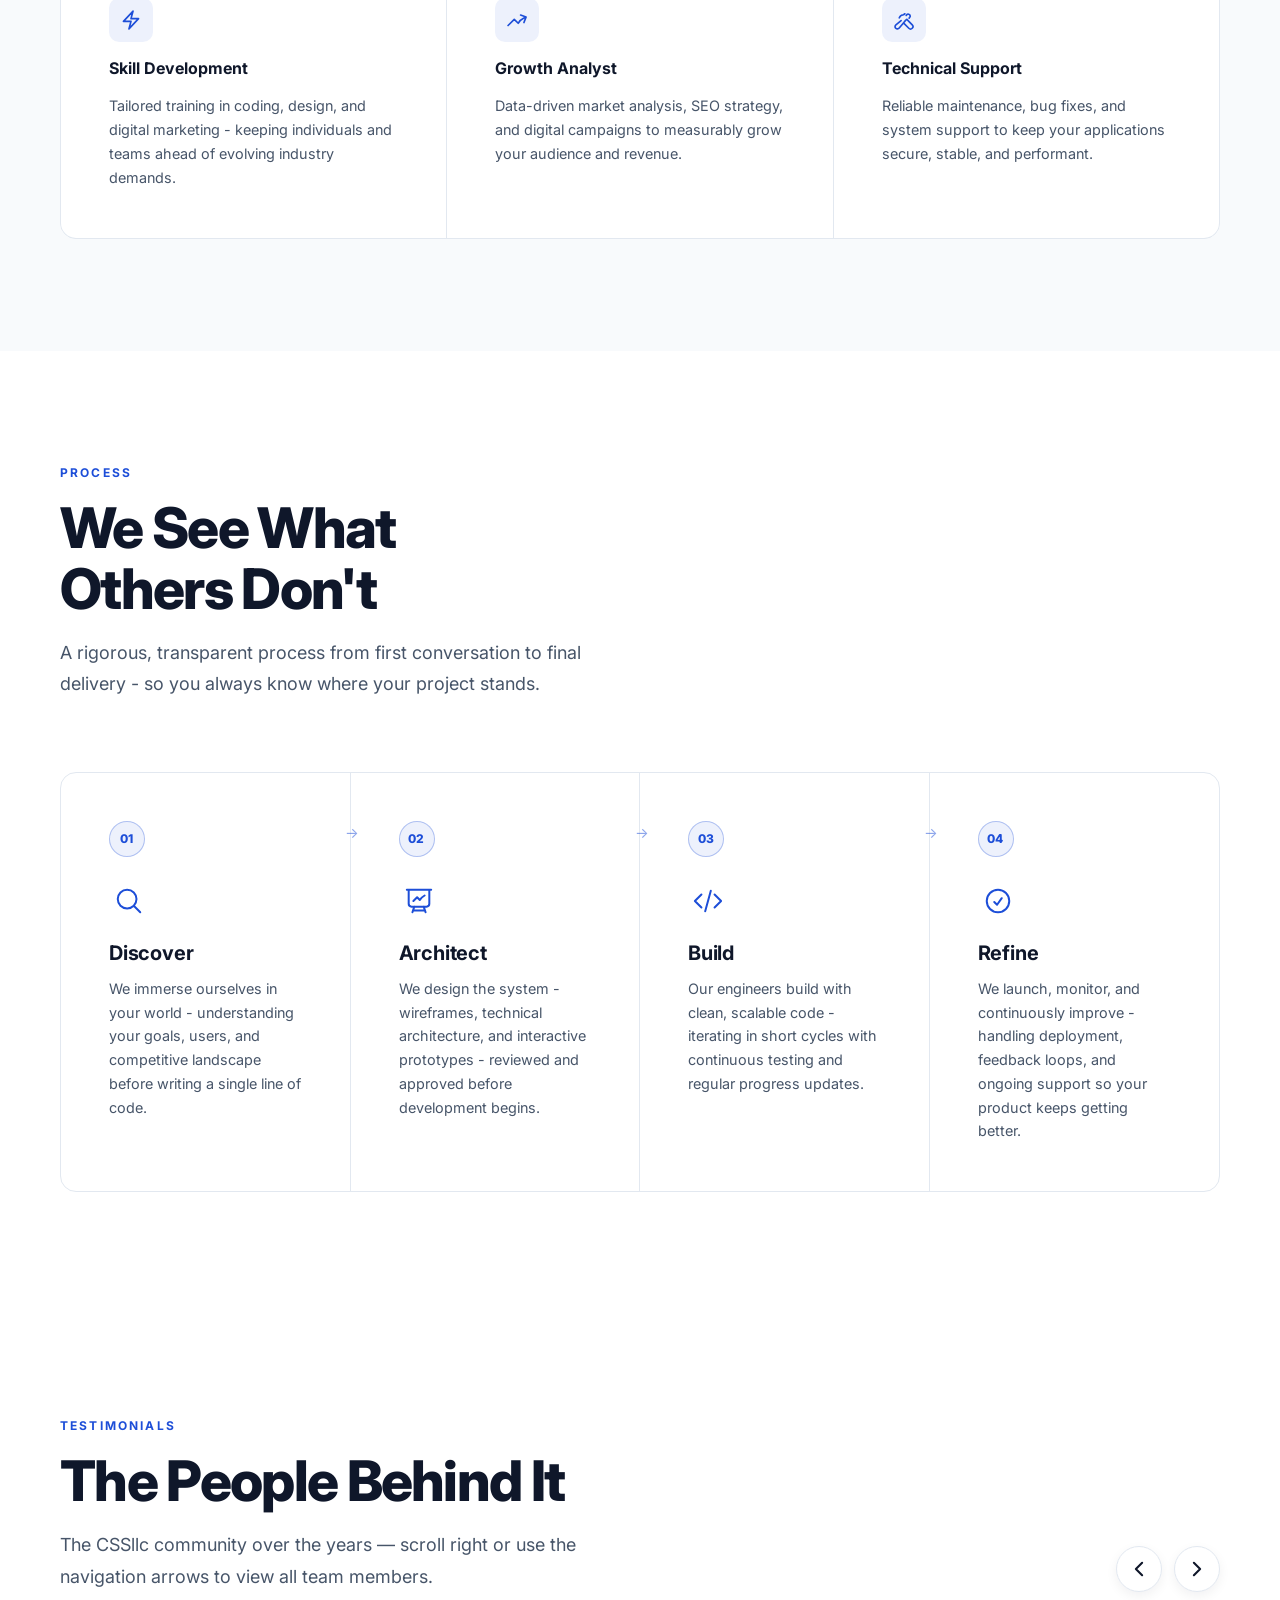
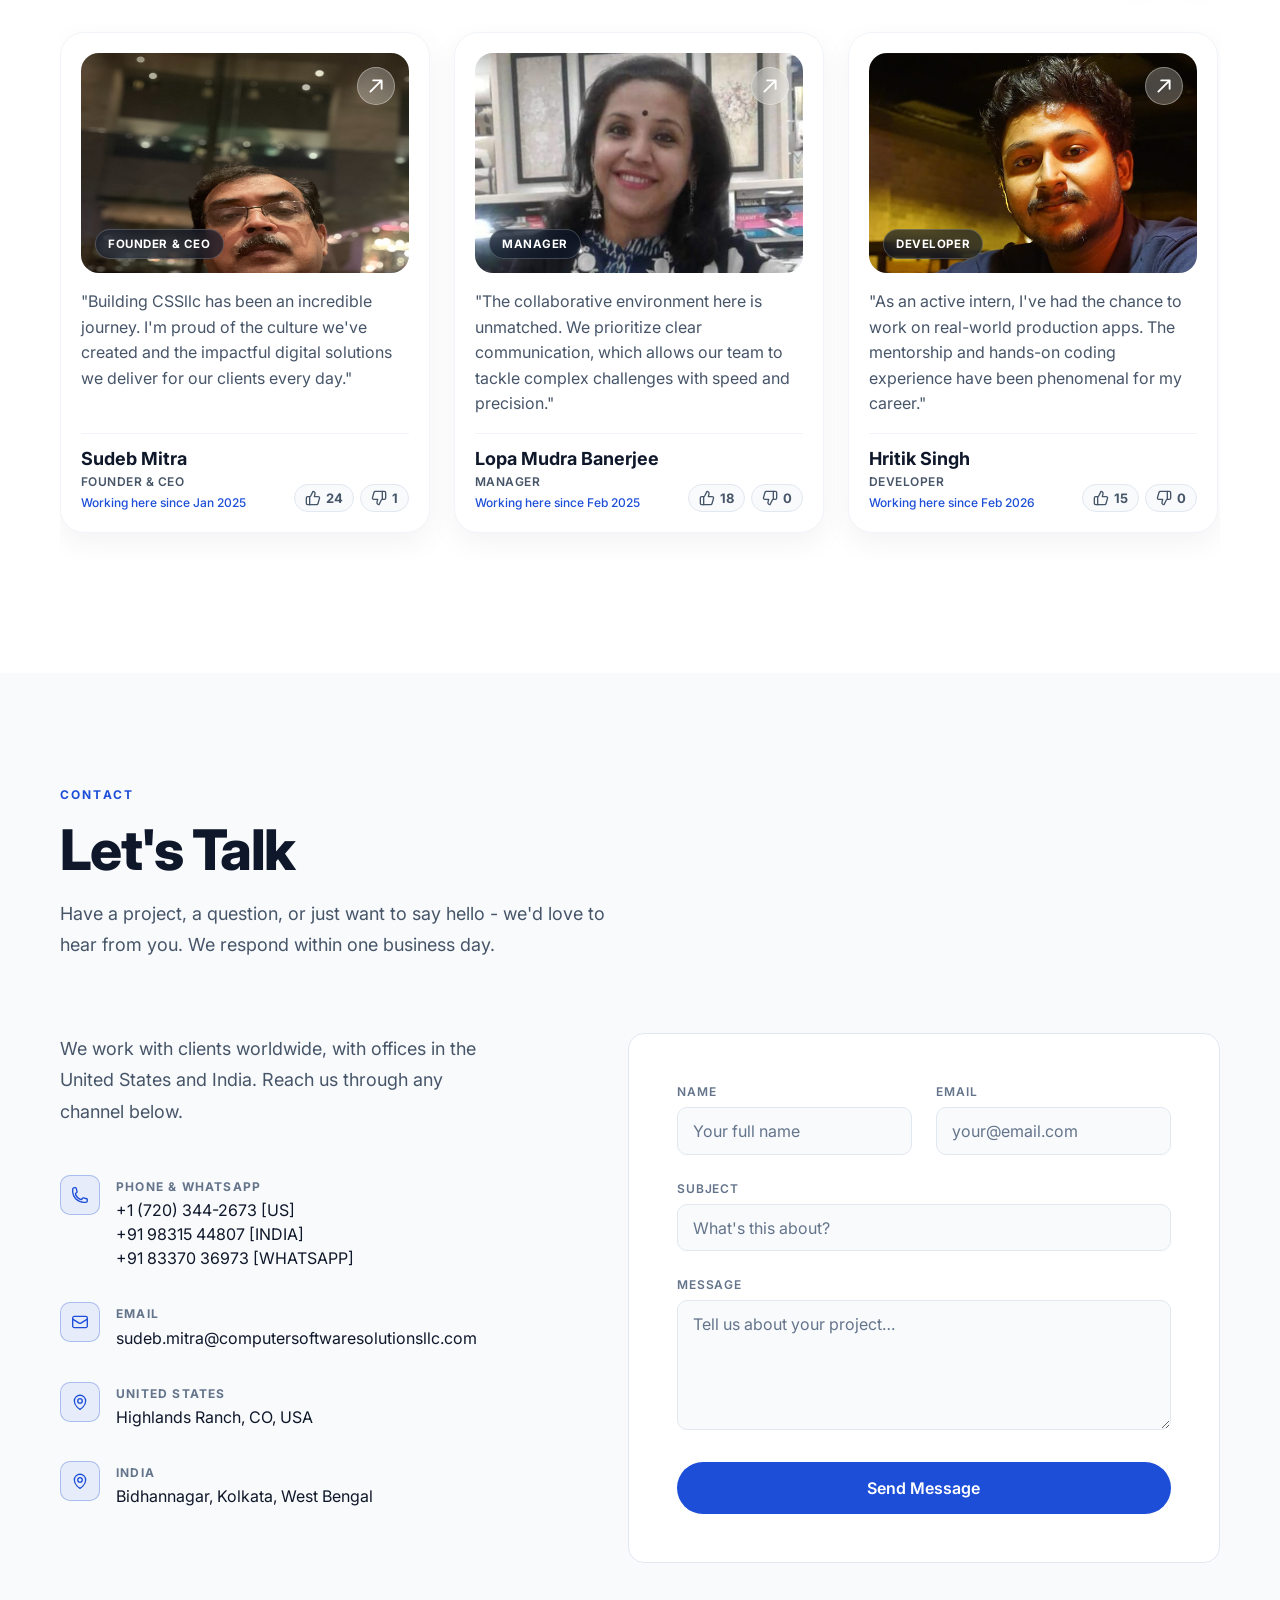
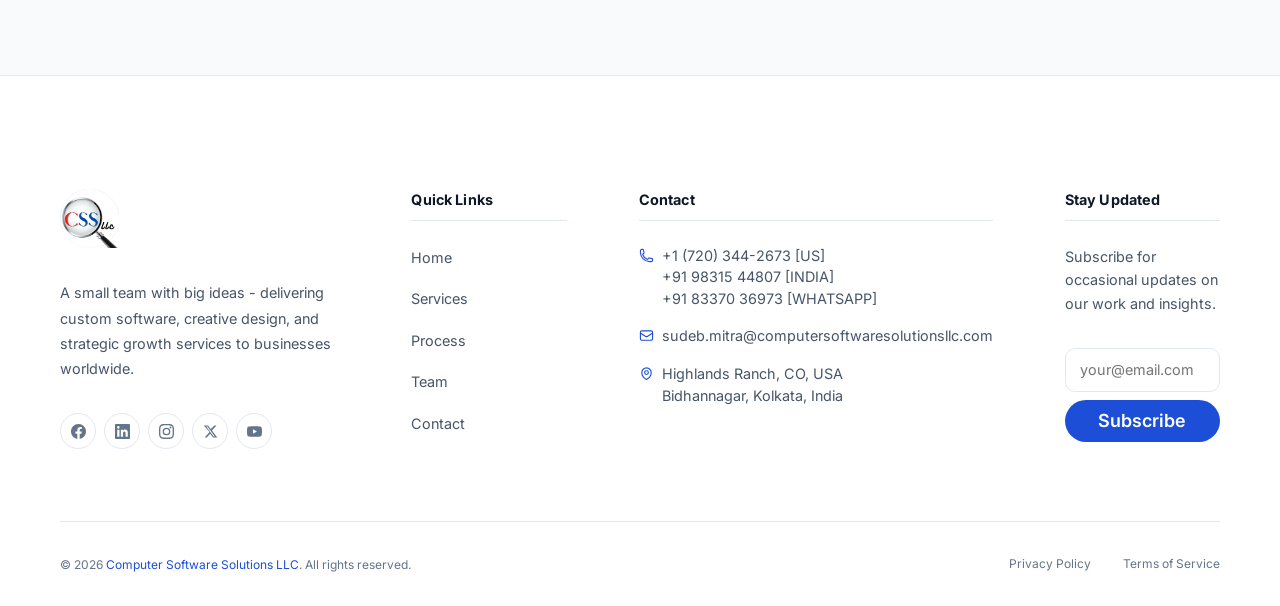
==== commit a46da311: "testimonials" ====
--- a/index.html
+++ b/index.html
@@ -62,7 +62,7 @@
 
           <!-- CTA -->
           <div class="nav-cta">
-            <a href="#contact" class="btn btn-primary" id="nav-cta-btn">Get in Touch</a>
+            <a href="https://forms.gle/X7zr9fEAK3FtL6va9" target="_blank" rel="noopener noreferrer" class="btn btn-primary" id="nav-cta-btn">Get in Touch</a>
           </div>
 
         </div>
@@ -80,7 +80,7 @@
         <li><a href="#" data-open-modal="careers">Careers</a></li>
       </ul>
       <div class="mobile-menu-cta">
-        <a href="#contact" class="btn btn-primary">Get in Touch</a>
+        <a href="https://forms.gle/X7zr9fEAK3FtL6va9" target="_blank" rel="noopener noreferrer" class="btn btn-primary">Get in Touch</a>
       </div>
     </div>
   </header>
@@ -351,7 +351,7 @@
         <article class="testimonial-card" aria-label="Testimonial from Sudeb Mitra">
           <!-- NOTE: Card Media Area (Demo photos added below. Videos or alternative images can also be embedded here in future iterations) -->
           <div class="testimonial-card-media">
-            <img src="assets/images/testimonial-sudeb.png" alt="Sudeb Mitra portrait" class="testimonial-media-img" onerror="this.style.display='none'; this.nextElementSibling.style.display='flex';" />
+            <img src="assets/images/Sudeb (1).jpg" alt="Sudeb Mitra portrait" class="testimonial-media-img" onerror="this.style.display='none'; this.nextElementSibling.style.display='flex';" />
             <div class="testimonial-avatar-initials" aria-hidden="true" style="display:none;">SM</div>
             <span class="testimonial-media-badge">Founder &amp; CEO</span>
             <div class="testimonial-media-arrow" aria-hidden="true">
@@ -386,7 +386,7 @@
         <article class="testimonial-card" aria-label="Testimonial from Lopa Mudra Banerjee">
           <!-- NOTE: Card Media Area (Demo photos added below. Videos or alternative images can also be embedded here in future iterations) -->
           <div class="testimonial-card-media">
-            <img src="assets/images/testimonial-lopa.png" alt="Lopa Mudra Banerjee portrait" class="testimonial-media-img" onerror="this.style.display='none'; this.nextElementSibling.style.display='flex';" />
+            <img src="assets/images/LopaMudra.jpg" alt="Lopa Mudra Banerjee portrait" class="testimonial-media-img" onerror="this.style.display='none'; this.nextElementSibling.style.display='flex';" />
             <div class="testimonial-avatar-initials" aria-hidden="true" style="display:none;">LB</div>
             <span class="testimonial-media-badge">Manager</span>
             <div class="testimonial-media-arrow" aria-hidden="true">
@@ -421,7 +421,7 @@
         <article class="testimonial-card" aria-label="Testimonial from Hritik Singh">
           <!-- NOTE: Card Media Area (Demo photos added below. Videos or alternative images can also be embedded here in future iterations) -->
           <div class="testimonial-card-media">
-            <img src="assets/images/testimonial-hritik.png" alt="Hritik Singh portrait" class="testimonial-media-img" onerror="this.style.display='none'; this.nextElementSibling.style.display='flex';" />
+            <img src="assets/images/hrithik.jpg" alt="Hritik Singh portrait" class="testimonial-media-img" onerror="this.style.display='none'; this.nextElementSibling.style.display='flex';" />
             <div class="testimonial-avatar-initials" aria-hidden="true" style="display:none;">HS</div>
             <span class="testimonial-media-badge">Developer</span>
             <div class="testimonial-media-arrow" aria-hidden="true">
@@ -456,7 +456,7 @@
         <article class="testimonial-card" aria-label="Testimonial from Sanmay Das">
           <!-- NOTE: Card Media Area (Demo photos added below. Videos or alternative images can also be embedded here in future iterations) -->
           <div class="testimonial-card-media">
-            <img src="assets/images/testimonial-sanmay.png" alt="Sanmay Das portrait" class="testimonial-media-img" onerror="this.style.display='none'; this.nextElementSibling.style.display='flex';" />
+            <img src="assets/images/sanmay.jpg" alt="Sanmay Das portrait" class="testimonial-media-img" onerror="this.style.display='none'; this.nextElementSibling.style.display='flex';" />
             <div class="testimonial-avatar-initials" aria-hidden="true" style="display:none;">SD</div>
             <span class="testimonial-media-badge">Alumni</span>
             <div class="testimonial-media-arrow" aria-hidden="true">
@@ -491,7 +491,7 @@
         <article class="testimonial-card" aria-label="Testimonial from Swarnava Mondal">
           <!-- NOTE: Card Media Area (Demo photos added below. Videos or alternative images can also be embedded here in future iterations) -->
           <div class="testimonial-card-media">
-            <img src="assets/images/testimonial-swarnava.png" alt="Swarnava Mondal portrait" class="testimonial-media-img" onerror="this.style.display='none'; this.nextElementSibling.style.display='flex';" />
+            <img src="assets/images/swarnava.jpg" alt="Swarnava Mondal portrait" class="testimonial-media-img" onerror="this.style.display='none'; this.nextElementSibling.style.display='flex';" />
             <div class="testimonial-avatar-initials" aria-hidden="true" style="display:none;">SM</div>
             <span class="testimonial-media-badge">Alumni</span>
             <div class="testimonial-media-arrow" aria-hidden="true">
@@ -526,7 +526,7 @@
         <article class="testimonial-card" aria-label="Testimonial from Anik Dutta">
           <!-- NOTE: Card Media Area (Demo photos added below. Videos or alternative images can also be embedded here in future iterations) -->
           <div class="testimonial-card-media">
-            <img src="assets/images/testimonial-anik.png" alt="Anik Dutta portrait" class="testimonial-media-img" onerror="this.style.display='none'; this.nextElementSibling.style.display='flex';" />
+            <img src="assets/images/anik.jpg" alt="Anik Dutta portrait" class="testimonial-media-img" onerror="this.style.display='none'; this.nextElementSibling.style.display='flex';" />
             <div class="testimonial-avatar-initials" aria-hidden="true" style="display:none;">AD</div>
             <span class="testimonial-media-badge">Alumni</span>
             <div class="testimonial-media-arrow" aria-hidden="true">
